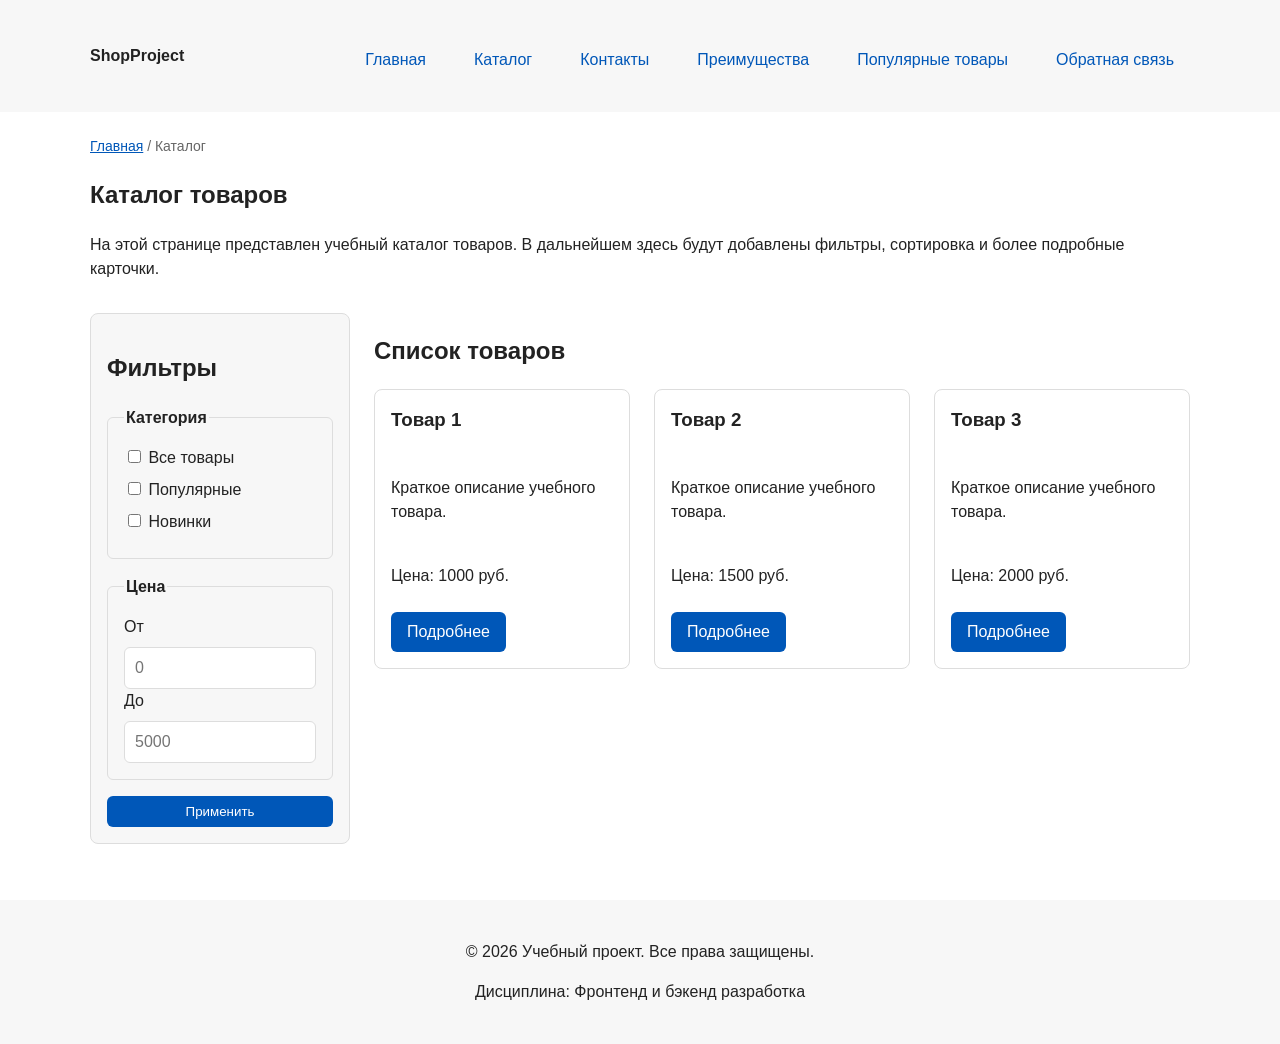
==== catalog.html @ 9aca45ea "feat: add flex navigation and grid catalog layout" ====
<!DOCTYPE html>
<html lang="ru">
<head>
    <meta charset="UTF-8">
    <meta name="viewport" content="width=device-width, initial-scale=1.0">
    <meta name="description" content="Каталог товаров учебного интернет-магазина.">
    <title>Каталог товаров – Учебный интернет-магазин</title>
    <link rel="stylesheet" href="css/style.css">
    <script src="js/main.js" defer></script>
</head>
<body>

    <header>
        <div class="site-header">
            <a class="site-logo" href="index.html">ShopProject</a>

            <nav class="site-nav" aria-label="Основная навигация">
                <ul class="site-nav__list">
                    <li><a href="index.html">Главная</a></li>
                    <li><a href="catalog.html">Каталог</a></li>
                    <li><a href="contacts.html">Контакты</a></li>
                    <li><a href="index.html#advantages">Преимущества</a></li>
                    <li><a href="index.html#popular">Популярные товары</a></li>
                    <li><a href="index.html#contacts">Обратная связь</a></li>
                </ul>
            </nav>
        </div>
    </header>

    <main>

        <nav class="breadcrumbs" aria-label="Хлебные крошки">
            <a href="index.html">Главная</a>
            <span>Каталог</span>
        </nav>

        <section class="section">
            <h1>Каталог товаров</h1>
            <p>
                На этой странице представлен учебный каталог товаров.
                В дальнейшем здесь будут добавлены фильтры, сортировка
                и более подробные карточки.
            </p>
        </section>

        <section class="catalog-layout">

            <aside class="catalog-filters">
                <h2>Фильтры</h2>

                <form class="filters-form" action="#" method="get">

                    <fieldset>
                        <legend>Категория</legend>

                        <label>
                            <input type="checkbox" name="category" value="all">
                            Все товары
                        </label>

                        <label>
                            <input type="checkbox" name="category" value="popular">
                            Популярные
                        </label>

                        <label>
                            <input type="checkbox" name="category" value="new">
                            Новинки
                        </label>
                    </fieldset>

                    <fieldset>
                        <legend>Цена</legend>

                        <label for="price-from">От</label>
                        <input id="price-from" name="price-from" type="number" min="0" placeholder="0">

                        <label for="price-to">До</label>
                        <input id="price-to" name="price-to" type="number" min="0" placeholder="5000">
                    </fieldset>

                    <button class="button" type="submit">Применить</button>

                </form>
            </aside>

            <section class="catalog-products">
                <h2>Список товаров</h2>

                <div class="products-grid">

                    <article class="product-card">
                        <h3>Товар 1</h3>
                        <p>Краткое описание учебного товара.</p>
                        <p>Цена: 1000 руб.</p>
                        <a class="button" href="index.html#popular">Подробнее</a>
                    </article>

                    <article class="product-card">
                        <h3>Товар 2</h3>
                        <p>Краткое описание учебного товара.</p>
                        <p>Цена: 1500 руб.</p>
                        <a class="button" href="index.html#popular">Подробнее</a>
                    </article>

                    <article class="product-card">
                        <h3>Товар 3</h3>
                        <p>Краткое описание учебного товара.</p>
                        <p>Цена: 2000 руб.</p>
                        <a class="button" href="index.html#popular">Подробнее</a>
                    </article>

                </div>
            </section>

        </section>

    </main>

    <footer>
        <p>&copy; 2026 Учебный проект. Все права защищены.</p>
        <p>Дисциплина: Фронтенд и бэкенд разработка</p>
    </footer>

</body>
</html>
---- css/style.css ----
/* ===================================
   1. Переменные проекта
   =================================== */

:root {
    /*Основные цвета проекта*/
    --color-bg: #ffffff;
    --color-text: #222222;
    --color-muted: #666666;
    --color-primary: #0057b8;
    --color-primary-dark: #003f86;
    --color-border: #dddddd;
    --color-surface: #f7f7f7;
    --color-surface-accent: #eef5ff;
    --color-danger: #b00020;
    --color-success: #168a2f;
    --color-success-bg: #eefaf0;
    --color-white: #ffffff;

    /*Отступы*/
    --space-xs: 4px;
    --space-sm: 8px;
    --space-md: 16px;
    --space-lg: 24px;
    --space-xl: 32px;

    /*Скругления*/
    --radius-sm: 6px;
    --radius-md: 8px;
    --radius-lg: 12px;

    /*Размеры*/
    --container-width: 1100px;
}

/* ===================================
   2. Базовые стили
   =================================== */

* {
    box-sizing: border-box;
}

body {
    margin: 0;
    font-family: Arial, sans-serif;
    line-height: 1.5;
    color: var(--color-text);
    background-color: var(--color-bg);
}

header,
main,
footer {
    padding: var(--space-lg);
}

header {
    background-color: var(--color-surface);
}

footer {
    padding: var(--space-lg);
    background-color: var(--color-surface);
    text-align: center;
}

/* ===================================
   3. Общие элементы интерфейса
   =================================== */

a {
    color: var(--color-primary);
}

a:hover {
    color: var(--color-primary-dark);
}

a:focus-visible {
    outline: 2px solid var(--color-primary);
    outline-offset: 3px;
}

.button {
    display: inline-block;
    padding: var(--space-sm) var(--space-md);
    color: var(--color-white);
    background-color: var(--color-primary);
    text-decoration: none;
    border: none;
    border-radius: var(--radius-sm);
    cursor: pointer;
}

.button:hover {
    background-color: var(--color-primary-dark);
    color: var(--color-white);
}

.button:focus-visible {
    outline: 2px solid var(--color-primary);
    outline-offset: 3px;
}

.button:disabled {
    opacity: 0.6;
    cursor: not-allowed;
}

/* ===================================
   4. Компоненты страницы
   =================================== */

/*Шапка и навигация*/
.site-header {
    max-width: var(--container-width);
    margin: 0 auto;
    display: flex;
    flex-wrap: wrap;
    align-items: center;
    justify-content: space-between;
    gap: var(--space-md);
}

.site-logo {
    font-weight: bold;
    text-decoration: none;
    color: var(--color-text);
}

.site-nav__list {
    display: flex;
    flex-wrap: wrap;
    justify-content: center;
    align-items: center;
    gap: var(--space-md);
    padding: 0;
    margin: var(--space-md) 0 0;
    list-style: none;
}

.site-nav__list li {
    margin-bottom: var(--space-sm);
}

.site-nav__list a {
    display: inline-block;
    padding: var(--space-sm) var(--space-md);
    color: var(--color-primary);
    text-decoration: none;
    border-radius: var(--radius-sm);
}

.site-nav__list a:hover {
    color: var(--color-white);
    background-color: var(--color-primary);
}

/*Hero-блок и секции*/
.hero {
    max-width: var(--container-width);
    margin: 0 auto var(--space-xl);
    padding: var(--space-xl) var(--space-lg);
    background-color: var(--color-surface-accent);
    border-radius: var(--radius-lg);
}

.section {
    max-width: var(--container-width);
    margin: 0 auto var(--space-xl);
}

.section h2 {
    margin-top: 0;
}

/*Карточки товаров*/
.product-card {
    display: flex;
    flex-direction: column;
    gap: var(--space-sm);
    padding: var(--space-md);
    border: 1px solid var(--color-border);
    border-radius: var(--radius-md);
    background-color: var(--color-bg);
}

.product-card .button {
    margin-top: auto;
    align-self: flex-start;
}

.product-card:hover {
    border-color: var(--color-primary);
}

.product-card h3 {
    margin-top: 0;
}

/*Блок aside */
.aside-info {
    max-width: var(--container-width);
    margin: 0 auto var(--space-xl);
    padding: var(--space-md);
    border-left: 4px solid var(--color-primary);
    background-color: var(--color-surface);
}

/* ===================================
   5. Форма и модальное окно
   =================================== */

.order-dialog {
    width: min(100% - 32px, 560px);
    padding: var(--space-lg);
    border: none;
    border-radius: var(--radius-lg);
}

.order-dialog::backdrop {
    background-color: rgba(0, 0, 0, 0.5);
}

.form-field {
    margin-bottom: var(--space-md);
}

.form-field label {
    display: block;
    margin-bottom: var(--space-xs);
}

.form-field input,
.form-field select,
.form-field textarea {
    width: 100%;
    padding: 10px 12px;
    border: 1px solid var(--color-border);
    border-radius: var(--radius-sm);
    font: inherit;
}

.form-field input[type="checkbox"] {
    width: auto;
}

.form-field small {
    display: block;
    margin-top: var(--space-xs);
    color: var(--color-muted);
}

/*Состояния полей формы*/
.form-field input:hover,
.form-field select:hover,
.form-field textarea:hover {
    border-color: var(--color-primary);
}

.form-field input:focus-visible,
.form-field select:focus-visible,
.form-field textarea:focus-visible,
.form-actions button:focus-visible {
    outline: 2px solid var(--color-primary);
    outline-offset: 3px;
}

[aria-invalid="true"] {
    border-color: var(--color-danger);
}

/*Кнопки формы*/
.form-actions {
    display: flex;
    gap: 12px;
    margin-top: 20px;
}

/*Сообщение об успешной отправке*/
.success-message {
    max-width: var(--container-width);
    margin: var(--space-lg) auto;
    padding: var(--space-md);
    border-left: 4px solid var(--color-success);
    background-color: var(--color-success-bg);
}
/* ===================================
   ХЛЕБНЫЕ КРОШКИ
   =================================== */

.breadcrumbs {
    max-width: var(--container-width);
    margin: 0 auto var(--space-md);
    font-size: 14px;
    color: var(--color-muted);
}

.breadcrumbs a {
    color: var(--color-primary);
}

.breadcrumbs span::before {
    content: " / ";
    color: var(--color-muted);
}

/* ===================================
   ПЛАВНАЯ ПРОКРУТКА К ЯКОРЯМ
   =================================== */

html {
    scroll-behavior: smooth;
}

/* ===================================
   ПОДСВЕТКА ЦЕЛИ ЯКОРЯ
   =================================== */

:target {
    outline: 2px dashed var(--color-primary);
    outline-offset: 4px;
}

/* ===================================
   СЕТКА ТОВАРОВ (CSS Grid)
   =================================== */

.products-grid {
    display: grid;
    grid-template-columns: repeat(3, 1fr);
    gap: var(--space-lg);
}

/* ===================================
   КАТАЛОГ: ФИЛЬТРЫ + ТОВАРЫ (CSS Grid)
   =================================== */

.catalog-layout {
    max-width: var(--container-width);
    margin: 0 auto var(--space-xl);
    display: grid;
    grid-template-columns: 260px 1fr;
    grid-template-areas: "filters products";
    gap: var(--space-lg);
}

.catalog-filters {
    grid-area: filters;
    padding: var(--space-md);
    border: 1px solid var(--color-border);
    border-radius: var(--radius-md);
    background-color: var(--color-surface);
}

.catalog-products {
    grid-area: products;
}

/* ===================================
   ФОРМА ФИЛЬТРОВ
   =================================== */

.filters-form {
    display: grid;
    gap: var(--space-md);
}

.filters-form fieldset {
    margin: 0;
    padding: var(--space-md);
    border: 1px solid var(--color-border);
    border-radius: var(--radius-sm);
}

.filters-form legend {
    font-weight: 700;
}

.filters-form label {
    display: block;
    margin-bottom: var(--space-sm);
}

.filters-form input[type="number"] {
    width: 100%;
    padding: 8px 10px;
    border: 1px solid var(--color-border);
    border-radius: var(--radius-sm);
    font: inherit;
}
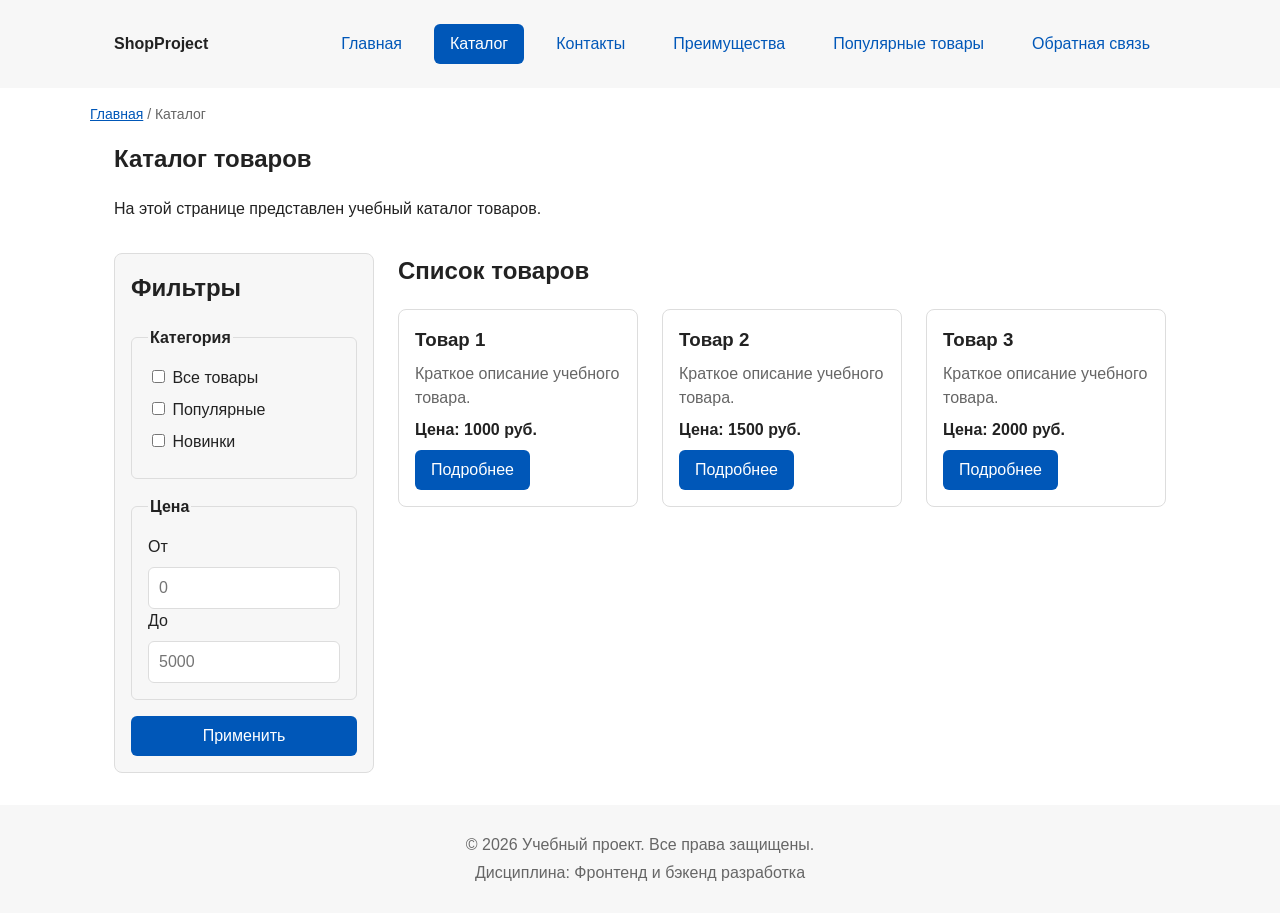
==== commit 8e67717d: "refactor: apply BEM naming to CSS classes" ====
--- a/catalog.html
+++ b/catalog.html
@@ -10,18 +10,18 @@
 </head>
 <body>
 
-    <header>
-        <div class="site-header">
-            <a class="site-logo" href="index.html">ShopProject</a>
+    <header class="site-header">
+        <div class="site-header__inner">
+            <a class="site-header__logo" href="index.html">ShopProject</a>
 
             <nav class="site-nav" aria-label="Основная навигация">
                 <ul class="site-nav__list">
-                    <li><a href="index.html">Главная</a></li>
-                    <li><a href="catalog.html">Каталог</a></li>
-                    <li><a href="contacts.html">Контакты</a></li>
-                    <li><a href="index.html#advantages">Преимущества</a></li>
-                    <li><a href="index.html#popular">Популярные товары</a></li>
-                    <li><a href="index.html#contacts">Обратная связь</a></li>
+                    <li class="site-nav__item"><a class="site-nav__link" href="index.html">Главная</a></li>
+                    <li class="site-nav__item"><a class="site-nav__link site-nav__link--active" href="catalog.html">Каталог</a></li>
+                    <li class="site-nav__item"><a class="site-nav__link" href="contacts.html">Контакты</a></li>
+                    <li class="site-nav__item"><a class="site-nav__link" href="index.html#advantages">Преимущества</a></li>
+                    <li class="site-nav__item"><a class="site-nav__link" href="index.html#popular">Популярные товары</a></li>
+                    <li class="site-nav__item"><a class="site-nav__link" href="index.html#contacts">Обратная связь</a></li>
                 </ul>
             </nav>
         </div>
@@ -30,84 +30,72 @@
     <main>
 
         <nav class="breadcrumbs" aria-label="Хлебные крошки">
-            <a href="index.html">Главная</a>
-            <span>Каталог</span>
+            <a class="breadcrumbs__link" href="index.html">Главная</a>
+            <span class="breadcrumbs__current">Каталог</span>
         </nav>
 
         <section class="section">
-            <h1>Каталог товаров</h1>
-            <p>
-                На этой странице представлен учебный каталог товаров.
-                В дальнейшем здесь будут добавлены фильтры, сортировка
-                и более подробные карточки.
-            </p>
+            <h1 class="section__title">Каталог товаров</h1>
+            <p>На этой странице представлен учебный каталог товаров.</p>
         </section>
 
         <section class="catalog-layout">
 
             <aside class="catalog-filters">
-                <h2>Фильтры</h2>
+                <h2 class="catalog-filters__title">Фильтры</h2>
 
                 <form class="filters-form" action="#" method="get">
 
-                    <fieldset>
-                        <legend>Категория</legend>
-
-                        <label>
-                            <input type="checkbox" name="category" value="all">
-                            Все товары
+                    <fieldset class="filters-form__group">
+                        <legend class="filters-form__legend">Категория</legend>
+                        <label class="filters-form__label">
+                            <input type="checkbox" name="category" value="all"> Все товары
                         </label>
-
-                        <label>
-                            <input type="checkbox" name="category" value="popular">
-                            Популярные
+                        <label class="filters-form__label">
+                            <input type="checkbox" name="category" value="popular"> Популярные
                         </label>
-
-                        <label>
-                            <input type="checkbox" name="category" value="new">
-                            Новинки
+                        <label class="filters-form__label">
+                            <input type="checkbox" name="category" value="new"> Новинки
                         </label>
                     </fieldset>
 
-                    <fieldset>
-                        <legend>Цена</legend>
-
-                        <label for="price-from">От</label>
-                        <input id="price-from" name="price-from" type="number" min="0" placeholder="0">
-
-                        <label for="price-to">До</label>
-                        <input id="price-to" name="price-to" type="number" min="0" placeholder="5000">
+                    <fieldset class="filters-form__group">
+                        <legend class="filters-form__legend">Цена</legend>
+                        <label class="filters-form__label" for="price-from">От</label>
+                        <input class="filters-form__input" id="price-from" name="price-from" type="number" min="0" placeholder="0">
+                        <label class="filters-form__label" for="price-to">До</label>
+                        <input class="filters-form__input" id="price-to" name="price-to" type="number" min="0" placeholder="5000">
                     </fieldset>
 
-                    <button class="button" type="submit">Применить</button>
+                    <button class="button button--primary" type="submit">Применить</button>
 
                 </form>
             </aside>
 
             <section class="catalog-products">
-                <h2>Список товаров</h2>
+                <h2 class="section__title">Список товаров</h2>
 
                 <div class="products-grid">
 
                     <article class="product-card">
-                        <h3>Товар 1</h3>
-                        <p>Краткое описание учебного товара.</p>
-                        <p>Цена: 1000 руб.</p>
-                        <a class="button" href="index.html#popular">Подробнее</a>
+                        <h3 class="product-card__title">Товар 1</h3>
+                        <p class="product-card__description">Краткое описание учебного товара.</p>
+                        <p class="product-card__price">Цена: 1000 руб.</p>
+                        <a class="button button--primary product-card__button" href="index.html#popular">Подробнее</a>
                     </article>
 
                     <article class="product-card">
-                        <h3>Товар 2</h3>
-                        <p>Краткое описание учебного товара.</p>
-                        <p>Цена: 1500 руб.</p>
-                        <a class="button" href="index.html#popular">Подробнее</a>
+                        <h3 class="product-card__title">Товар 2</h3>
+                        <p class="product-card__description">Краткое описание учебного товара.</p>
+                        <p class="product-card__price">Цена: 1500 руб.</p>
+                        <a class="button button--primary product-card__button" href="index.html#popular">Подробнее</a>
                     </article>
 
                     <article class="product-card">
-                        <h3>Товар 3</h3>
-                        <p>Краткое описание учебного товара.</p>
-                        <p>Цена: 2000 руб.</p>
-                        <a class="button" href="index.html#popular">Подробнее</a>
+                        <h3 class="product-card__title">Товар 3</h3>
+                        <p class="product-card__description">Краткое описание учебного товара.</p>
+                        <p class="product-card__price">Цена: 2000 руб.</p>
+                        <a class="button button--primary product-card__button" href="index.html#popular">Подробнее</a>
                     </article>
 
                 </div>
@@ -117,9 +105,9 @@
 
     </main>
 
-    <footer>
-        <p>&copy; 2026 Учебный проект. Все права защищены.</p>
-        <p>Дисциплина: Фронтенд и бэкенд разработка</p>
+    <footer class="site-footer">
+        <p class="site-footer__text">&copy; 2026 Учебный проект. Все права защищены.</p>
+        <p class="site-footer__text">Дисциплина: Фронтенд и бэкенд разработка</p>
     </footer>
 
 </body>
--- a/css/style.css
+++ b/css/style.css
@@ -1,9 +1,8 @@
 /* ===================================
-   1. Переменные проекта
+   1. ПЕРЕМЕННЫЕ ПРОЕКТА
    =================================== */
 
 :root {
-    /*Основные цвета проекта*/
     --color-bg: #ffffff;
     --color-text: #222222;
     --color-muted: #666666;
@@ -17,28 +16,29 @@
     --color-success-bg: #eefaf0;
     --color-white: #ffffff;
 
-    /*Отступы*/
     --space-xs: 4px;
     --space-sm: 8px;
     --space-md: 16px;
     --space-lg: 24px;
     --space-xl: 32px;
 
-    /*Скругления*/
     --radius-sm: 6px;
     --radius-md: 8px;
     --radius-lg: 12px;
 
-    /*Размеры*/
     --container-width: 1100px;
 }
 
 /* ===================================
-   2. Базовые стили
+   2. БАЗОВЫЕ СТИЛИ
    =================================== */
 
 * {
     box-sizing: border-box;
+}
+
+html {
+    scroll-behavior: smooth;
 }
 
 body {
@@ -49,32 +49,8 @@
     background-color: var(--color-bg);
 }
 
-header,
-main,
-footer {
-    padding: var(--space-lg);
-}
-
-header {
-    background-color: var(--color-surface);
-}
-
-footer {
-    padding: var(--space-lg);
-    background-color: var(--color-surface);
-    text-align: center;
-}
-
-/* ===================================
-   3. Общие элементы интерфейса
-   =================================== */
-
 a {
     color: var(--color-primary);
-}
-
-a:hover {
-    color: var(--color-primary-dark);
 }
 
 a:focus-visible {
@@ -82,20 +58,43 @@
     outline-offset: 3px;
 }
 
+:target {
+    outline: 2px dashed var(--color-primary);
+    outline-offset: 4px;
+}
+
+/* ===================================
+   3. БЛОК BUTTON
+   =================================== */
+
 .button {
     display: inline-block;
     padding: var(--space-sm) var(--space-md);
+    border: none;
+    border-radius: var(--radius-sm);
+    font: inherit;
+    text-decoration: none;
+    cursor: pointer;
+}
+
+.button--primary {
     color: var(--color-white);
     background-color: var(--color-primary);
-    text-decoration: none;
-    border: none;
-    border-radius: var(--radius-sm);
-    cursor: pointer;
-}
-
-.button:hover {
+}
+
+.button--primary:hover {
     background-color: var(--color-primary-dark);
+}
+
+.button--secondary {
+    color: var(--color-primary);
+    background-color: transparent;
+    border: 1px solid var(--color-primary);
+}
+
+.button--secondary:hover {
     color: var(--color-white);
+    background-color: var(--color-primary);
 }
 
 .button:focus-visible {
@@ -109,13 +108,17 @@
 }
 
 /* ===================================
-   4. Компоненты страницы
-   =================================== */
-
-/*Шапка и навигация*/
+   4. БЛОК SITE-HEADER
+   =================================== */
+
 .site-header {
+    background-color: var(--color-surface);
+}
+
+.site-header__inner {
     max-width: var(--container-width);
     margin: 0 auto;
+    padding: var(--space-lg);
     display: flex;
     flex-wrap: wrap;
     align-items: center;
@@ -123,11 +126,15 @@
     gap: var(--space-md);
 }
 
-.site-logo {
-    font-weight: bold;
+.site-header__logo {
+    font-weight: 700;
+    color: var(--color-text);
     text-decoration: none;
-    color: var(--color-text);
-}
+}
+
+/* ===================================
+   5. БЛОК SITE-NAV
+   =================================== */
 
 .site-nav__list {
     display: flex;
@@ -136,15 +143,15 @@
     align-items: center;
     gap: var(--space-md);
     padding: 0;
-    margin: var(--space-md) 0 0;
+    margin: 0;
     list-style: none;
 }
 
-.site-nav__list li {
-    margin-bottom: var(--space-sm);
-}
-
-.site-nav__list a {
+.site-nav__item {
+    /* зарезервировано */
+}
+
+.site-nav__link {
     display: inline-block;
     padding: var(--space-sm) var(--space-md);
     color: var(--color-primary);
@@ -152,12 +159,45 @@
     border-radius: var(--radius-sm);
 }
 
-.site-nav__list a:hover {
+.site-nav__link:hover {
     color: var(--color-white);
     background-color: var(--color-primary);
 }
 
-/*Hero-блок и секции*/
+.site-nav__link:focus-visible {
+    outline: 2px solid var(--color-primary);
+    outline-offset: 3px;
+}
+
+.site-nav__link--active {
+    color: var(--color-white);
+    background-color: var(--color-primary);
+}
+
+/* ===================================
+   6. БЛОК BREADCRUMBS
+   =================================== */
+
+.breadcrumbs {
+    max-width: var(--container-width);
+    margin: var(--space-md) auto;
+    font-size: 14px;
+    color: var(--color-muted);
+}
+
+.breadcrumbs__link {
+    color: var(--color-primary);
+}
+
+.breadcrumbs__current::before {
+    content: " / ";
+    color: var(--color-muted);
+}
+
+/* ===================================
+   7. БЛОК HERO
+   =================================== */
+
 .hero {
     max-width: var(--container-width);
     margin: 0 auto var(--space-xl);
@@ -166,16 +206,54 @@
     border-radius: var(--radius-lg);
 }
 
+.hero__title {
+    margin-top: 0;
+}
+
+.hero__text {
+    margin-bottom: var(--space-lg);
+}
+
+/* ===================================
+   8. БЛОК SECTION
+   =================================== */
+
 .section {
     max-width: var(--container-width);
     margin: 0 auto var(--space-xl);
-}
-
-.section h2 {
+    padding: 0 var(--space-lg);
+}
+
+.section__title {
     margin-top: 0;
 }
 
-/*Карточки товаров*/
+/* ===================================
+   9. БЛОК ADVANTAGES-LIST
+   =================================== */
+
+.advantages-list {
+    padding-left: var(--space-lg);
+}
+
+.advantages-list__item {
+    margin-bottom: var(--space-sm);
+}
+
+/* ===================================
+   10. БЛОК PRODUCTS-GRID
+   =================================== */
+
+.products-grid {
+    display: grid;
+    grid-template-columns: repeat(3, 1fr);
+    gap: var(--space-lg);
+}
+
+/* ===================================
+   11. БЛОК PRODUCT-CARD
+   =================================== */
+
 .product-card {
     display: flex;
     flex-direction: column;
@@ -186,20 +264,42 @@
     background-color: var(--color-bg);
 }
 
-.product-card .button {
+.product-card:hover {
+    border-color: var(--color-primary);
+}
+
+.product-card--discount {
+    border-color: var(--color-danger);
+}
+
+.product-card__title {
+    margin: 0;
+    color: var(--color-text);
+}
+
+.product-card__description {
+    margin: 0;
+    color: var(--color-muted);
+}
+
+.product-card__price {
+    margin: 0;
+    font-weight: 700;
+}
+
+.product-card--discount .product-card__price {
+    color: var(--color-danger);
+}
+
+.product-card__button {
     margin-top: auto;
     align-self: flex-start;
 }
 
-.product-card:hover {
-    border-color: var(--color-primary);
-}
-
-.product-card h3 {
-    margin-top: 0;
-}
-
-/*Блок aside */
+/* ===================================
+   12. БЛОК ASIDE-INFO
+   =================================== */
+
 .aside-info {
     max-width: var(--container-width);
     margin: 0 auto var(--space-xl);
@@ -208,8 +308,27 @@
     background-color: var(--color-surface);
 }
 
-/* ===================================
-   5. Форма и модальное окно
+.aside-info__title {
+    margin-top: 0;
+}
+
+/* ===================================
+   13. БЛОК SITE-FOOTER
+   =================================== */
+
+.site-footer {
+    padding: var(--space-lg);
+    background-color: var(--color-surface);
+    text-align: center;
+}
+
+.site-footer__text {
+    margin: var(--space-xs) 0;
+    color: var(--color-muted);
+}
+
+/* ===================================
+   14. БЛОК ORDER-DIALOG
    =================================== */
 
 .order-dialog {
@@ -223,18 +342,38 @@
     background-color: rgba(0, 0, 0, 0.5);
 }
 
-.form-field {
+.order-dialog__title {
+    margin-top: 0;
+}
+
+/* ===================================
+   15. БЛОК ORDER-FORM
+   =================================== */
+
+.order-form__field {
     margin-bottom: var(--space-md);
 }
 
-.form-field label {
+.order-form__field--checkbox {
+    display: flex;
+    align-items: center;
+    gap: var(--space-sm);
+}
+
+.order-form__label {
     display: block;
     margin-bottom: var(--space-xs);
-}
-
-.form-field input,
-.form-field select,
-.form-field textarea {
+    font-weight: 600;
+}
+
+.order-form__field--checkbox .order-form__label {
+    margin-bottom: 0;
+    font-weight: 400;
+}
+
+.order-form__input,
+.order-form__select,
+.order-form__textarea {
     width: 100%;
     padding: 10px 12px;
     border: 1px solid var(--color-border);
@@ -242,43 +381,40 @@
     font: inherit;
 }
 
-.form-field input[type="checkbox"] {
-    width: auto;
-}
-
-.form-field small {
+.order-form__input:hover,
+.order-form__select:hover,
+.order-form__textarea:hover {
+    border-color: var(--color-primary);
+}
+
+.order-form__input:focus-visible,
+.order-form__select:focus-visible,
+.order-form__textarea:focus-visible {
+    outline: 2px solid var(--color-primary);
+    outline-offset: 3px;
+}
+
+.order-form__hint {
     display: block;
     margin-top: var(--space-xs);
     color: var(--color-muted);
-}
-
-/*Состояния полей формы*/
-.form-field input:hover,
-.form-field select:hover,
-.form-field textarea:hover {
-    border-color: var(--color-primary);
-}
-
-.form-field input:focus-visible,
-.form-field select:focus-visible,
-.form-field textarea:focus-visible,
-.form-actions button:focus-visible {
-    outline: 2px solid var(--color-primary);
-    outline-offset: 3px;
+    font-size: 13px;
 }
 
 [aria-invalid="true"] {
     border-color: var(--color-danger);
 }
 
-/*Кнопки формы*/
-.form-actions {
+.order-form__actions {
     display: flex;
-    gap: 12px;
-    margin-top: 20px;
-}
-
-/*Сообщение об успешной отправке*/
+    gap: var(--space-md);
+    margin-top: var(--space-lg);
+}
+
+/* ===================================
+   16. БЛОК SUCCESS-MESSAGE
+   =================================== */
+
 .success-message {
     max-width: var(--container-width);
     margin: var(--space-lg) auto;
@@ -286,60 +422,15 @@
     border-left: 4px solid var(--color-success);
     background-color: var(--color-success-bg);
 }
-/* ===================================
-   ХЛЕБНЫЕ КРОШКИ
-   =================================== */
-
-.breadcrumbs {
-    max-width: var(--container-width);
-    margin: 0 auto var(--space-md);
-    font-size: 14px;
-    color: var(--color-muted);
-}
-
-.breadcrumbs a {
-    color: var(--color-primary);
-}
-
-.breadcrumbs span::before {
-    content: " / ";
-    color: var(--color-muted);
-}
-
-/* ===================================
-   ПЛАВНАЯ ПРОКРУТКА К ЯКОРЯМ
-   =================================== */
-
-html {
-    scroll-behavior: smooth;
-}
-
-/* ===================================
-   ПОДСВЕТКА ЦЕЛИ ЯКОРЯ
-   =================================== */
-
-:target {
-    outline: 2px dashed var(--color-primary);
-    outline-offset: 4px;
-}
-
-/* ===================================
-   СЕТКА ТОВАРОВ (CSS Grid)
-   =================================== */
-
-.products-grid {
-    display: grid;
-    grid-template-columns: repeat(3, 1fr);
-    gap: var(--space-lg);
-}
-
-/* ===================================
-   КАТАЛОГ: ФИЛЬТРЫ + ТОВАРЫ (CSS Grid)
+
+/* ===================================
+   17. СТРАНИЦА КАТАЛОГА (CSS Grid)
    =================================== */
 
 .catalog-layout {
     max-width: var(--container-width);
     margin: 0 auto var(--space-xl);
+    padding: 0 var(--space-lg);
     display: grid;
     grid-template-columns: 260px 1fr;
     grid-template-areas: "filters products";
@@ -354,12 +445,16 @@
     background-color: var(--color-surface);
 }
 
+.catalog-filters__title {
+    margin-top: 0;
+}
+
 .catalog-products {
     grid-area: products;
 }
 
 /* ===================================
-   ФОРМА ФИЛЬТРОВ
+   18. БЛОК FILTERS-FORM
    =================================== */
 
 .filters-form {
@@ -367,23 +462,23 @@
     gap: var(--space-md);
 }
 
-.filters-form fieldset {
+.filters-form__group {
     margin: 0;
     padding: var(--space-md);
     border: 1px solid var(--color-border);
     border-radius: var(--radius-sm);
 }
 
-.filters-form legend {
+.filters-form__legend {
     font-weight: 700;
 }
 
-.filters-form label {
+.filters-form__label {
     display: block;
     margin-bottom: var(--space-sm);
 }
 
-.filters-form input[type="number"] {
+.filters-form__input {
     width: 100%;
     padding: 8px 10px;
     border: 1px solid var(--color-border);
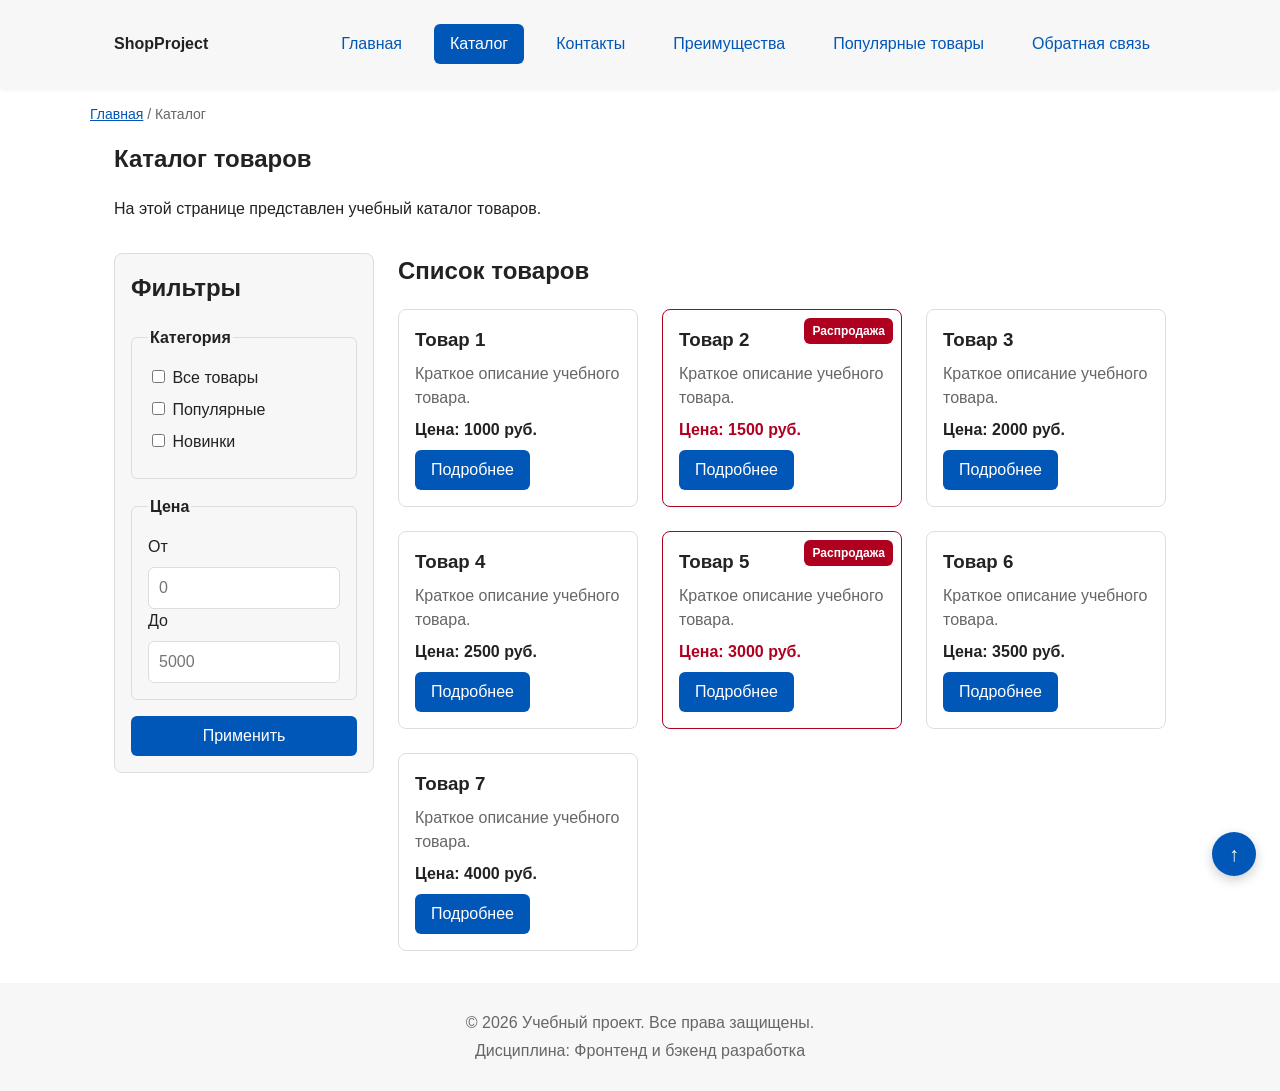
==== commit 952f11d6: "feat: add sticky header, sticky filters, fixed up button, BEM modifiers and UI states" ====
--- a/catalog.html
+++ b/catalog.html
@@ -84,7 +84,8 @@
                         <a class="button button--primary product-card__button" href="index.html#popular">Подробнее</a>
                     </article>
 
-                    <article class="product-card">
+                    <article class="product-card product-card--discount">
+                        <span class="product-card__badge">Распродажа</span>
                         <h3 class="product-card__title">Товар 2</h3>
                         <p class="product-card__description">Краткое описание учебного товара.</p>
                         <p class="product-card__price">Цена: 1500 руб.</p>
@@ -95,6 +96,35 @@
                         <h3 class="product-card__title">Товар 3</h3>
                         <p class="product-card__description">Краткое описание учебного товара.</p>
                         <p class="product-card__price">Цена: 2000 руб.</p>
+                        <a class="button button--primary product-card__button" href="index.html#popular">Подробнее</a>
+                    </article>
+
+                    <article class="product-card">
+                        <h3 class="product-card__title">Товар 4</h3>
+                        <p class="product-card__description">Краткое описание учебного товара.</p>
+                        <p class="product-card__price">Цена: 2500 руб.</p>
+                        <a class="button button--primary product-card__button" href="index.html#popular">Подробнее</a>
+                    </article>
+
+                    <article class="product-card product-card--discount">
+                        <span class="product-card__badge">Распродажа</span>
+                        <h3 class="product-card__title">Товар 5</h3>
+                        <p class="product-card__description">Краткое описание учебного товара.</p>
+                        <p class="product-card__price">Цена: 3000 руб.</p>
+                        <a class="button button--primary product-card__button" href="index.html#popular">Подробнее</a>
+                    </article>
+
+                    <article class="product-card">
+                        <h3 class="product-card__title">Товар 6</h3>
+                        <p class="product-card__description">Краткое описание учебного товара.</p>
+                        <p class="product-card__price">Цена: 3500 руб.</p>
+                        <a class="button button--primary product-card__button" href="index.html#popular">Подробнее</a>
+                    </article>
+
+                    <article class="product-card">
+                        <h3 class="product-card__title">Товар 7</h3>
+                        <p class="product-card__description">Краткое описание учебного товара.</p>
+                        <p class="product-card__price">Цена: 4000 руб.</p>
                         <a class="button button--primary product-card__button" href="index.html#popular">Подробнее</a>
                     </article>
 
@@ -110,5 +140,7 @@
         <p class="site-footer__text">Дисциплина: Фронтенд и бэкенд разработка</p>
     </footer>
 
+    <a href="#" class="up-button" aria-label="Наверх">↑</a>
+
 </body>
 </html>
--- a/css/style.css
+++ b/css/style.css
@@ -75,6 +75,7 @@
     font: inherit;
     text-decoration: none;
     cursor: pointer;
+    transition: background-color 0.2s ease, transform 0.1s ease;
 }
 
 .button--primary {
@@ -107,12 +108,21 @@
     cursor: not-allowed;
 }
 
+.button:active {
+    transform: translateY(2px);
+    box-shadow: inset 0 2px 4px rgba(0, 0, 0, 0.2);
+}
+
 /* ===================================
    4. БЛОК SITE-HEADER
    =================================== */
 
 .site-header {
     background-color: var(--color-surface);
+    position: sticky;
+    top: 0;
+    z-index: 100;
+    box-shadow: 0 2px 4px rgba(0, 0, 0, 0.05);
 }
 
 .site-header__inner {
@@ -262,14 +272,37 @@
     border: 1px solid var(--color-border);
     border-radius: var(--radius-md);
     background-color: var(--color-bg);
+    position: relative; 
+    transition: transform 0.2s ease, box-shadow 0.2s ease, border-color 0.2s ease;
+
 }
 
 .product-card:hover {
     border-color: var(--color-primary);
+    border-color: var(--color-primary);
+    transform: translateY(-4px);
+    box-shadow: 0 8px 16px rgba(0, 0, 0, 0.1);
+}
+
+.product-card:focus-within {
+    border-color: var(--color-primary);
+    box-shadow: 0 0 0 3px rgba(0, 87, 184, 0.15);
 }
 
 .product-card--discount {
     border-color: var(--color-danger);
+}
+
+.product-card__badge {
+    position: absolute;
+    top: var(--space-sm);
+    right: var(--space-sm);
+    padding: 4px 8px;
+    color: var(--color-white);
+    background-color: var(--color-danger);
+    border-radius: var(--radius-sm);
+    font-size: 12px;
+    font-weight: 700;
 }
 
 .product-card__title {
@@ -443,6 +476,9 @@
     border: 1px solid var(--color-border);
     border-radius: var(--radius-md);
     background-color: var(--color-surface);
+    align-self: start; 
+    position: sticky;
+    top: 100px;
 }
 
 .catalog-filters__title {
@@ -484,4 +520,34 @@
     border: 1px solid var(--color-border);
     border-radius: var(--radius-sm);
     font: inherit;
+}
+
+/* ===================================
+   КНОПКА «НАВЕРХ»
+   =================================== */
+.up-button {
+    position: fixed;
+    bottom: var(--space-lg);
+    right: var(--space-lg);
+    z-index: 100; /* выше контента, но ниже модалки */
+    
+    display: flex;
+    align-items: center;
+    justify-content: center;
+    width: 44px;
+    height: 44px;
+    
+    color: var(--color-white);
+    background-color: var(--color-primary);
+    border-radius: 50%;
+    text-decoration: none;
+    font-size: 20px;
+    font-weight: bold;
+    box-shadow: 0 4px 12px rgba(0, 0, 0, 0.2);
+    transition: background-color 0.2s ease, transform 0.2s ease;
+}
+
+.up-button:hover {
+    background-color: var(--color-primary-dark);
+    transform: translateY(-3px); /* слегка подпрыгивает при наведении */
 }
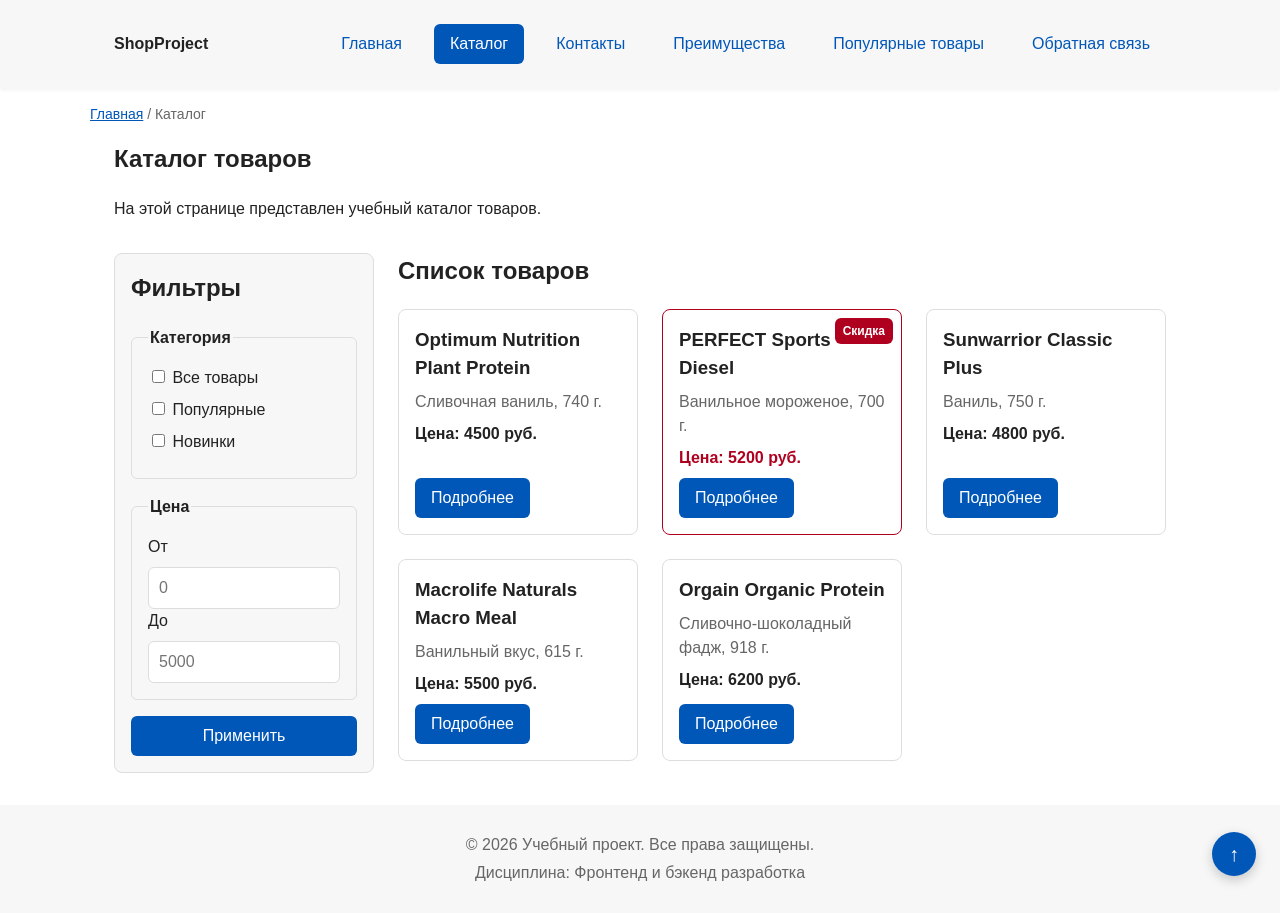
==== commit 75486b9d: "feat: add product page, 5 real products, images, fix breadcrumbs and sticky offset" ====
--- a/catalog.html
+++ b/catalog.html
@@ -78,54 +78,39 @@
                 <div class="products-grid">
 
                     <article class="product-card">
-                        <h3 class="product-card__title">Товар 1</h3>
-                        <p class="product-card__description">Краткое описание учебного товара.</p>
-                        <p class="product-card__price">Цена: 1000 руб.</p>
-                        <a class="button button--primary product-card__button" href="index.html#popular">Подробнее</a>
+                        <h3 class="product-card__title">Optimum Nutrition Plant Protein</h3>
+                        <p class="product-card__description">Сливочная ваниль, 740 г.</p>
+                        <p class="product-card__price">Цена: 4500 руб.</p>
+                        <a class="button button--primary product-card__button" href="product.html#product-1">Подробнее</a>
                     </article>
 
                     <article class="product-card product-card--discount">
-                        <span class="product-card__badge">Распродажа</span>
-                        <h3 class="product-card__title">Товар 2</h3>
-                        <p class="product-card__description">Краткое описание учебного товара.</p>
-                        <p class="product-card__price">Цена: 1500 руб.</p>
-                        <a class="button button--primary product-card__button" href="index.html#popular">Подробнее</a>
+                        <span class="product-card__badge">Скидка</span>
+                        <h3 class="product-card__title">PERFECT Sports Diesel</h3>
+                        <p class="product-card__description">Ванильное мороженое, 700 г.</p>
+                        <p class="product-card__price">Цена: 5200 руб.</p>
+                        <a class="button button--primary product-card__button" href="product.html#product-2">Подробнее</a>
                     </article>
 
                     <article class="product-card">
-                        <h3 class="product-card__title">Товар 3</h3>
-                        <p class="product-card__description">Краткое описание учебного товара.</p>
-                        <p class="product-card__price">Цена: 2000 руб.</p>
-                        <a class="button button--primary product-card__button" href="index.html#popular">Подробнее</a>
+                        <h3 class="product-card__title">Sunwarrior Classic Plus</h3>
+                        <p class="product-card__description">Ваниль, 750 г.</p>
+                        <p class="product-card__price">Цена: 4800 руб.</p>
+                        <a class="button button--primary product-card__button" href="product.html#product-3">Подробнее</a>
                     </article>
 
                     <article class="product-card">
-                        <h3 class="product-card__title">Товар 4</h3>
-                        <p class="product-card__description">Краткое описание учебного товара.</p>
-                        <p class="product-card__price">Цена: 2500 руб.</p>
-                        <a class="button button--primary product-card__button" href="index.html#popular">Подробнее</a>
-                    </article>
-
-                    <article class="product-card product-card--discount">
-                        <span class="product-card__badge">Распродажа</span>
-                        <h3 class="product-card__title">Товар 5</h3>
-                        <p class="product-card__description">Краткое описание учебного товара.</p>
-                        <p class="product-card__price">Цена: 3000 руб.</p>
-                        <a class="button button--primary product-card__button" href="index.html#popular">Подробнее</a>
+                        <h3 class="product-card__title">Macrolife Naturals Macro Meal</h3>
+                        <p class="product-card__description">Ванильный вкус, 615 г.</p>
+                        <p class="product-card__price">Цена: 5500 руб.</p>
+                        <a class="button button--primary product-card__button" href="product.html#product-4">Подробнее</a>
                     </article>
 
                     <article class="product-card">
-                        <h3 class="product-card__title">Товар 6</h3>
-                        <p class="product-card__description">Краткое описание учебного товара.</p>
-                        <p class="product-card__price">Цена: 3500 руб.</p>
-                        <a class="button button--primary product-card__button" href="index.html#popular">Подробнее</a>
-                    </article>
-
-                    <article class="product-card">
-                        <h3 class="product-card__title">Товар 7</h3>
-                        <p class="product-card__description">Краткое описание учебного товара.</p>
-                        <p class="product-card__price">Цена: 4000 руб.</p>
-                        <a class="button button--primary product-card__button" href="index.html#popular">Подробнее</a>
+                        <h3 class="product-card__title">Orgain Organic Protein</h3>
+                        <p class="product-card__description">Сливочно-шоколадный фадж, 918 г.</p>
+                        <p class="product-card__price">Цена: 6200 руб.</p>
+                        <a class="button button--primary product-card__button" href="product.html#product-5">Подробнее</a>
                     </article>
 
                 </div>
--- a/css/style.css
+++ b/css/style.css
@@ -199,7 +199,7 @@
     color: var(--color-primary);
 }
 
-.breadcrumbs__current::before {
+.breadcrumbs > *:not(:first-child)::before {
     content: " / ";
     color: var(--color-muted);
 }
@@ -232,6 +232,7 @@
     max-width: var(--container-width);
     margin: 0 auto var(--space-xl);
     padding: 0 var(--space-lg);
+    scroll-margin-top: 100px;
 }
 
 .section__title {
@@ -353,6 +354,7 @@
     padding: var(--space-lg);
     background-color: var(--color-surface);
     text-align: center;
+    scroll-margin-top: 100px;
 }
 
 .site-footer__text {
@@ -550,4 +552,107 @@
 .up-button:hover {
     background-color: var(--color-primary-dark);
     transform: translateY(-3px); /* слегка подпрыгивает при наведении */
+}
+
+/* ===================================
+   СТРАНИЦА ТОВАРА (product.html)
+   =================================== */
+
+.product-page__layout {
+    display: grid;
+    grid-template-columns: 1fr 1fr;
+    gap: var(--space-xl);
+    margin-bottom: var(--space-xl);
+}
+
+.product-page__image-placeholder {
+    background-color: var(--color-surface);
+    border: 1px solid var(--color-border);
+    border-radius: var(--radius-lg);
+    height: 300px;
+    display: flex;
+    align-items: center;
+    justify-content: center;
+    color: var(--color-muted);
+    font-weight: bold;
+}
+
+.product-page__price {
+    font-size: 24px;
+    font-weight: 700;
+    color: var(--color-primary);
+    margin-top: 0;
+}
+
+.product-page__desc {
+    margin-bottom: var(--space-lg);
+    line-height: 1.6;
+}
+
+/* Стили для таблицы характеристик */
+.product-table {
+    width: 100%;
+    border-collapse: collapse;
+    margin-top: var(--space-md);
+    background-color: var(--color-bg);
+}
+
+.product-table th,
+.product-table td {
+    padding: var(--space-sm) var(--space-md);
+    border: 1px solid var(--color-border);
+    text-align: left;
+}
+
+.product-table th {
+    background-color: var(--color-surface);
+    font-weight: 700;
+}
+
+.product-table tr:hover td {
+    background-color: var(--color-surface-accent);
+}
+
+/* ===================================
+   СТРАНИЦА ТОВАРА (исправления)
+   =================================== */
+
+.product-page {
+    /* Отступ сверху, чтобы прилипающая шапка не перекрывала заголовок при переходе по якорю */
+    scroll-margin-top: 100px; 
+    padding-top: var(--space-md);
+    border-bottom: 1px solid var(--color-border);
+    padding-bottom: var(--space-xl);
+}
+
+.product-page:last-child {
+    border-bottom: none;
+}
+
+/* Оформление страницы товара со скидкой */
+.product-page--discount .section__title {
+    color: var(--color-danger);
+}
+
+/* Стили для изображений на странице товара */
+.product-page__img {
+    width: 100%;
+    height: auto;
+    max-height: 400px;
+    object-fit: contain; /* Картинка не искажается, а вписывается в блок */
+    border-radius: var(--radius-lg);
+    background-color: #ffffff; /* Белый фон, если картинка с прозрачностью */
+    padding: var(--space-md);
+}
+
+.product-page--discount .product-page__price {
+    color: var(--color-danger);
+}
+
+.product-page--discount .button {
+    background-color: var(--color-danger);
+}
+
+.product-page--discount .button:hover {
+    background-color: #8a0019;
 }
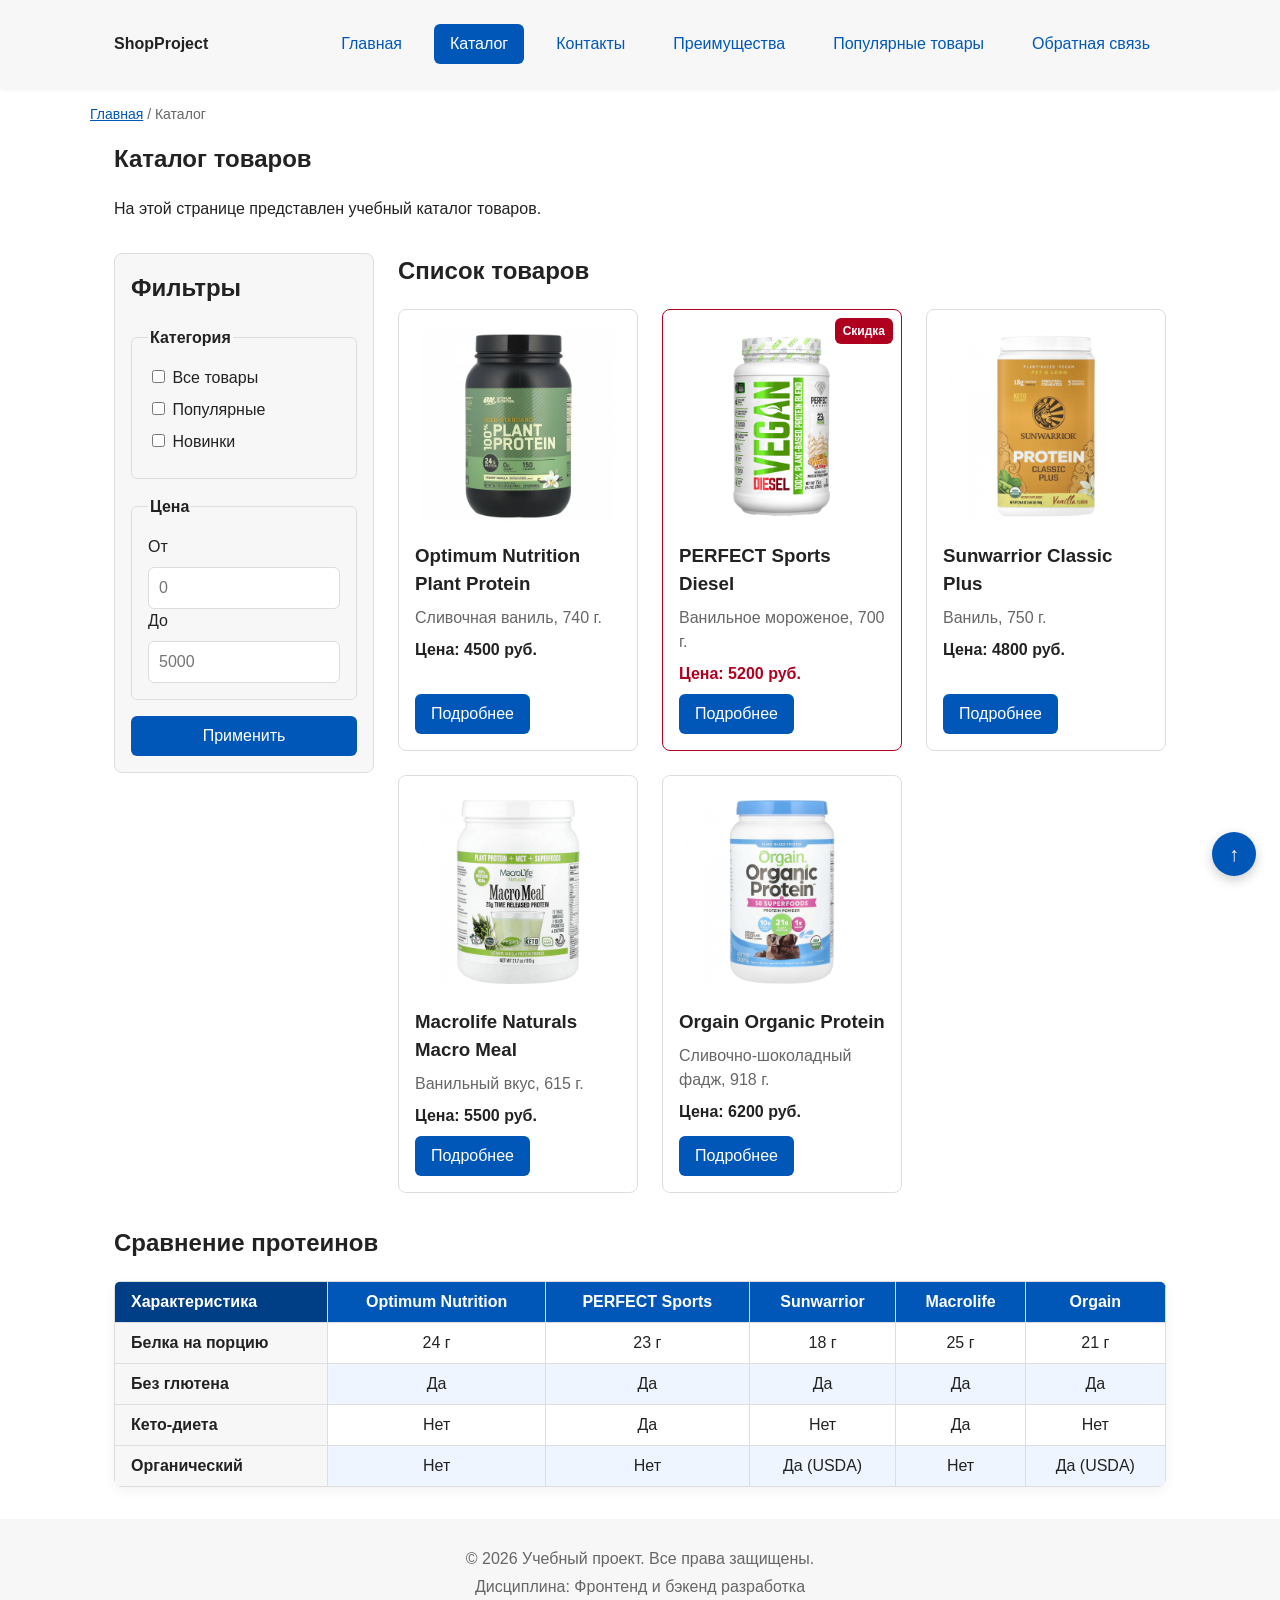
==== commit f1512c50: "feat: add product details page, images, reviews, FAQ, comparison table and fix modal window" ====
--- a/catalog.html
+++ b/catalog.html
@@ -78,6 +78,7 @@
                 <div class="products-grid">
 
                     <article class="product-card">
+                        <img src="images/protein1.jpg" alt="Optimum Nutrition Plant Protein" class="product-card__img">
                         <h3 class="product-card__title">Optimum Nutrition Plant Protein</h3>
                         <p class="product-card__description">Сливочная ваниль, 740 г.</p>
                         <p class="product-card__price">Цена: 4500 руб.</p>
@@ -86,6 +87,7 @@
 
                     <article class="product-card product-card--discount">
                         <span class="product-card__badge">Скидка</span>
+                        <img src="images/protein2.jpg" alt="PERFECT Sports Diesel" class="product-card__img">
                         <h3 class="product-card__title">PERFECT Sports Diesel</h3>
                         <p class="product-card__description">Ванильное мороженое, 700 г.</p>
                         <p class="product-card__price">Цена: 5200 руб.</p>
@@ -93,6 +95,7 @@
                     </article>
 
                     <article class="product-card">
+                        <img src="images/protein3.jpg" alt="Sunwarrior Classic Plus" class="product-card__img">
                         <h3 class="product-card__title">Sunwarrior Classic Plus</h3>
                         <p class="product-card__description">Ваниль, 750 г.</p>
                         <p class="product-card__price">Цена: 4800 руб.</p>
@@ -100,6 +103,7 @@
                     </article>
 
                     <article class="product-card">
+                        <img src="images/protein4.jpg" alt="Macrolife Naturals Macro Meal" class="product-card__img">
                         <h3 class="product-card__title">Macrolife Naturals Macro Meal</h3>
                         <p class="product-card__description">Ванильный вкус, 615 г.</p>
                         <p class="product-card__price">Цена: 5500 руб.</p>
@@ -107,6 +111,7 @@
                     </article>
 
                     <article class="product-card">
+                        <img src="images/protein5.jpg" alt="Orgain Organic Protein" class="product-card__img">
                         <h3 class="product-card__title">Orgain Organic Protein</h3>
                         <p class="product-card__description">Сливочно-шоколадный фадж, 918 г.</p>
                         <p class="product-card__price">Цена: 6200 руб.</p>
@@ -117,7 +122,58 @@
             </section>
 
         </section>
-
+        <!-- СРАВНИТЕЛЬНАЯ ТАБЛИЦА -->
+        <section class="section" id="comparison">
+            <h2 class="section__title">Сравнение протеинов</h2>
+            <div class="table-responsive">
+                <table class="comparison-table">
+                    <thead>
+                        <tr>
+                            <th>Характеристика</th>
+                            <th>Optimum Nutrition</th>
+                            <th>PERFECT Sports</th>
+                            <th>Sunwarrior</th>
+                            <th>Macrolife</th>
+                            <th>Orgain</th>
+                        </tr>
+                    </thead>
+                    <tbody>
+                        <tr>
+                            <td>Белка на порцию</td>
+                            <td>24 г</td>
+                            <td>23 г</td>
+                            <td>18 г</td>
+                            <td>25 г</td>
+                            <td>21 г</td>
+                        </tr>
+                        <tr>
+                            <td>Без глютена</td>
+                            <td>Да</td>
+                            <td>Да</td>
+                            <td>Да</td>
+                            <td>Да</td>
+                            <td>Да</td>
+                        </tr>
+                        <tr>
+                            <td>Кето-диета</td>
+                            <td>Нет</td>
+                            <td>Да</td>
+                            <td>Нет</td>
+                            <td>Да</td>
+                            <td>Нет</td>
+                        </tr>
+                        <tr>
+                            <td>Органический</td>
+                            <td>Нет</td>
+                            <td>Нет</td>
+                            <td>Да (USDA)</td>
+                            <td>Нет</td>
+                            <td>Да (USDA)</td>
+                        </tr>
+                    </tbody>
+                </table>
+            </div>
+        </section>
     </main>
 
     <footer class="site-footer">
--- a/css/style.css
+++ b/css/style.css
@@ -367,23 +367,39 @@
    =================================== */
 
 .order-dialog {
-    width: min(100% - 32px, 560px);
-    padding: var(--space-lg);
+    width: min(100% - 32px, 600px);
+    padding: 0;
     border: none;
     border-radius: var(--radius-lg);
+    background-color: var(--color-bg);
+    box-shadow: 0 10px 40px rgba(0, 0, 0, 0.2);
+    max-height: 90vh;
+    overflow: hidden; 
 }
 
 .order-dialog::backdrop {
-    background-color: rgba(0, 0, 0, 0.5);
+    background-color: rgba(0, 0, 0, 0.4);
+    backdrop-filter: blur(4px);
 }
 
 .order-dialog__title {
-    margin-top: 0;
+    margin: 0;
+    padding: var(--space-lg);
+    background-color: var(--color-surface);
+    border-bottom: 1px solid var(--color-border);
+    font-size: 22px;
+    color: var(--color-text);
+    flex-shrink: 0;
 }
 
 /* ===================================
    15. БЛОК ORDER-FORM
    =================================== */
+.order-form {
+    padding: var(--space-lg);
+    overflow-y: auto;
+    overscroll-behavior: contain;
+}
 
 .order-form__field {
     margin-bottom: var(--space-md);
@@ -410,10 +426,12 @@
 .order-form__select,
 .order-form__textarea {
     width: 100%;
-    padding: 10px 12px;
-    border: 1px solid var(--color-border);
+    padding: 12px 16px;
+    border: 2px solid var(--color-border); /* Чуть толще рамка */
     border-radius: var(--radius-sm);
     font: inherit;
+    background-color: var(--color-bg);
+    transition: border-color 0.2s ease, box-shadow 0.2s ease;
 }
 
 .order-form__input:hover,
@@ -422,11 +440,12 @@
     border-color: var(--color-primary);
 }
 
-.order-form__input:focus-visible,
-.order-form__select:focus-visible,
-.order-form__textarea:focus-visible {
-    outline: 2px solid var(--color-primary);
-    outline-offset: 3px;
+.order-form__input:focus,
+.order-form__select:focus,
+.order-form__textarea:focus {
+    border-color: var(--color-primary);
+    box-shadow: 0 0 0 3px rgba(0, 87, 184, 0.15); /* Мягкое свечение */
+    outline: none;
 }
 
 .order-form__hint {
@@ -442,8 +461,9 @@
 
 .order-form__actions {
     display: flex;
+    justify-content: flex-end;
     gap: var(--space-md);
-    margin-top: var(--space-lg);
+    margin-top: var(--space-xl);
 }
 
 /* ===================================
@@ -655,4 +675,191 @@
 
 .product-page--discount .button:hover {
     background-color: #8a0019;
+}
+
+.product-card__actions {
+    display: flex;
+    gap: var(--space-sm);
+    margin-top: auto;
+}
+
+/* ===================================
+   БЛОК ОТЗЫВОВ
+   =================================== */
+.reviews__list {
+    display: grid;
+    grid-template-columns: repeat(auto-fit, minmax(280px, 1fr));
+    gap: var(--space-lg);
+    margin-top: var(--space-md);
+}
+
+.reviews__item {
+    background-color: var(--color-surface);
+    padding: var(--space-lg);
+    border-radius: var(--radius-md);
+    border: 1px solid var(--color-border);
+    display: flex;
+    flex-direction: column;
+    gap: var(--space-sm);
+}
+
+.reviews__author {
+    font-weight: 700;
+    font-size: 18px;
+}
+
+.reviews__rating {
+    color: #ffb400; /* Золотой цвет звезд */
+    font-size: 20px;
+}
+
+.reviews__text {
+    margin: 0;
+    color: var(--color-muted);
+    font-style: italic;
+}
+
+/* ===================================
+   БЛОК FAQ (Вопросы и ответы)
+   =================================== */
+.faq__list {
+    display: flex;
+    flex-direction: column;
+    gap: var(--space-sm);
+    margin-top: var(--space-md);
+}
+
+.faq__item {
+    border: 1px solid var(--color-border);
+    border-radius: var(--radius-md);
+    background-color: var(--color-bg);
+    overflow: hidden;
+}
+
+.faq__question {
+    padding: var(--space-md);
+    font-weight: 700;
+    cursor: pointer;
+    background-color: var(--color-surface);
+    list-style: none; /* Убираем стандартный треугольник */
+}
+
+.faq__question:hover {
+    background-color: var(--color-surface-accent);
+}
+
+.faq__answer {
+    padding: var(--space-md);
+    border-top: 1px solid var(--color-border);
+}
+
+/* ===================================
+   ТАБЛИЦА СРАВНЕНИЯ В КАТАЛОГЕ
+   =================================== */
+.table-responsive {
+    overflow-x: auto; 
+    margin-top: var(--space-md);
+    box-shadow: 0 4px 12px rgba(0, 0, 0, 0.05); /* Добавил легкую тень, чтобы таблица выделялась */
+    border-radius: var(--radius-md);
+}
+
+.comparison-table {
+    width: 100%;
+    border-collapse: collapse;
+    min-width: 700px;
+    background-color: var(--color-bg);
+}
+
+.comparison-table th,
+.comparison-table td {
+    padding: var(--space-sm) var(--space-md);
+    border: 1px solid var(--color-border);
+    text-align: center;
+}
+
+/* Шапка таблицы */
+.comparison-table th {
+    background-color: var(--color-primary);
+    color: var(--color-white);
+    font-weight: bold;
+}
+
+/* Первый столбец с названиями характеристик */
+.comparison-table th:first-child {
+    background-color: var(--color-primary-dark);
+    color: var(--color-white);
+    text-align: left;
+}
+
+.comparison-table td:first-child {
+    text-align: left;
+    font-weight: bold;
+    background-color: var(--color-surface);
+    color: var(--color-text);
+}
+
+/* Чередование цветов строк */
+.comparison-table tbody tr:nth-child(even) {
+    background-color: var(--color-surface-accent);
+}
+
+.comparison-table tbody tr:hover {
+    background-color: #dce8f5; /* Подсветка строки при наведении */
+}
+
+/* ===================================
+   УЛУЧШЕННОЕ МОДАЛЬНОЕ ОКНО
+   =================================== */
+.order-dialog {
+    position: relative; /* Для позиционирования крестика */
+    animation: dialogFadeIn 0.2s ease-out;
+}
+
+.order-dialog__close {
+    position: absolute;
+    top: var(--space-md);
+    right: var(--space-md);
+    width: 36px;
+    height: 36px;
+    border: none;
+    background-color: transparent;
+    font-size: 24px;
+    line-height: 1;
+    color: var(--color-muted);
+    cursor: pointer;
+    border-radius: 50%;
+    display: flex;
+    align-items: center;
+    justify-content: center;
+    transition: background-color 0.2s, color 0.2s;
+    z-index: 10;
+}
+
+.order-dialog__close:hover {
+    background-color: var(--color-danger);
+    color: var(--color-white);
+}
+
+.order-dialog[open] {
+    display: flex;
+    flex-direction: column;
+    animation: dialogFadeIn 0.25s ease-out;
+}
+
+@keyframes dialogFadeIn {
+    from { opacity: 0; transform: translateY(-15px) scale(0.98); }
+    to { opacity: 1; transform: translateY(0) scale(1); }
+}
+
+/* ===================================
+   КАРТИНКИ В КАРТОЧКАХ ТОВАРОВ
+   =================================== */
+.product-card__img {
+    width: 100%;
+    height: 200px;
+    object-fit: contain;
+    background-color: #ffffff;
+    border-radius: var(--radius-sm);
+    margin-bottom: var(--space-sm);
+    padding: var(--space-xs);
 }
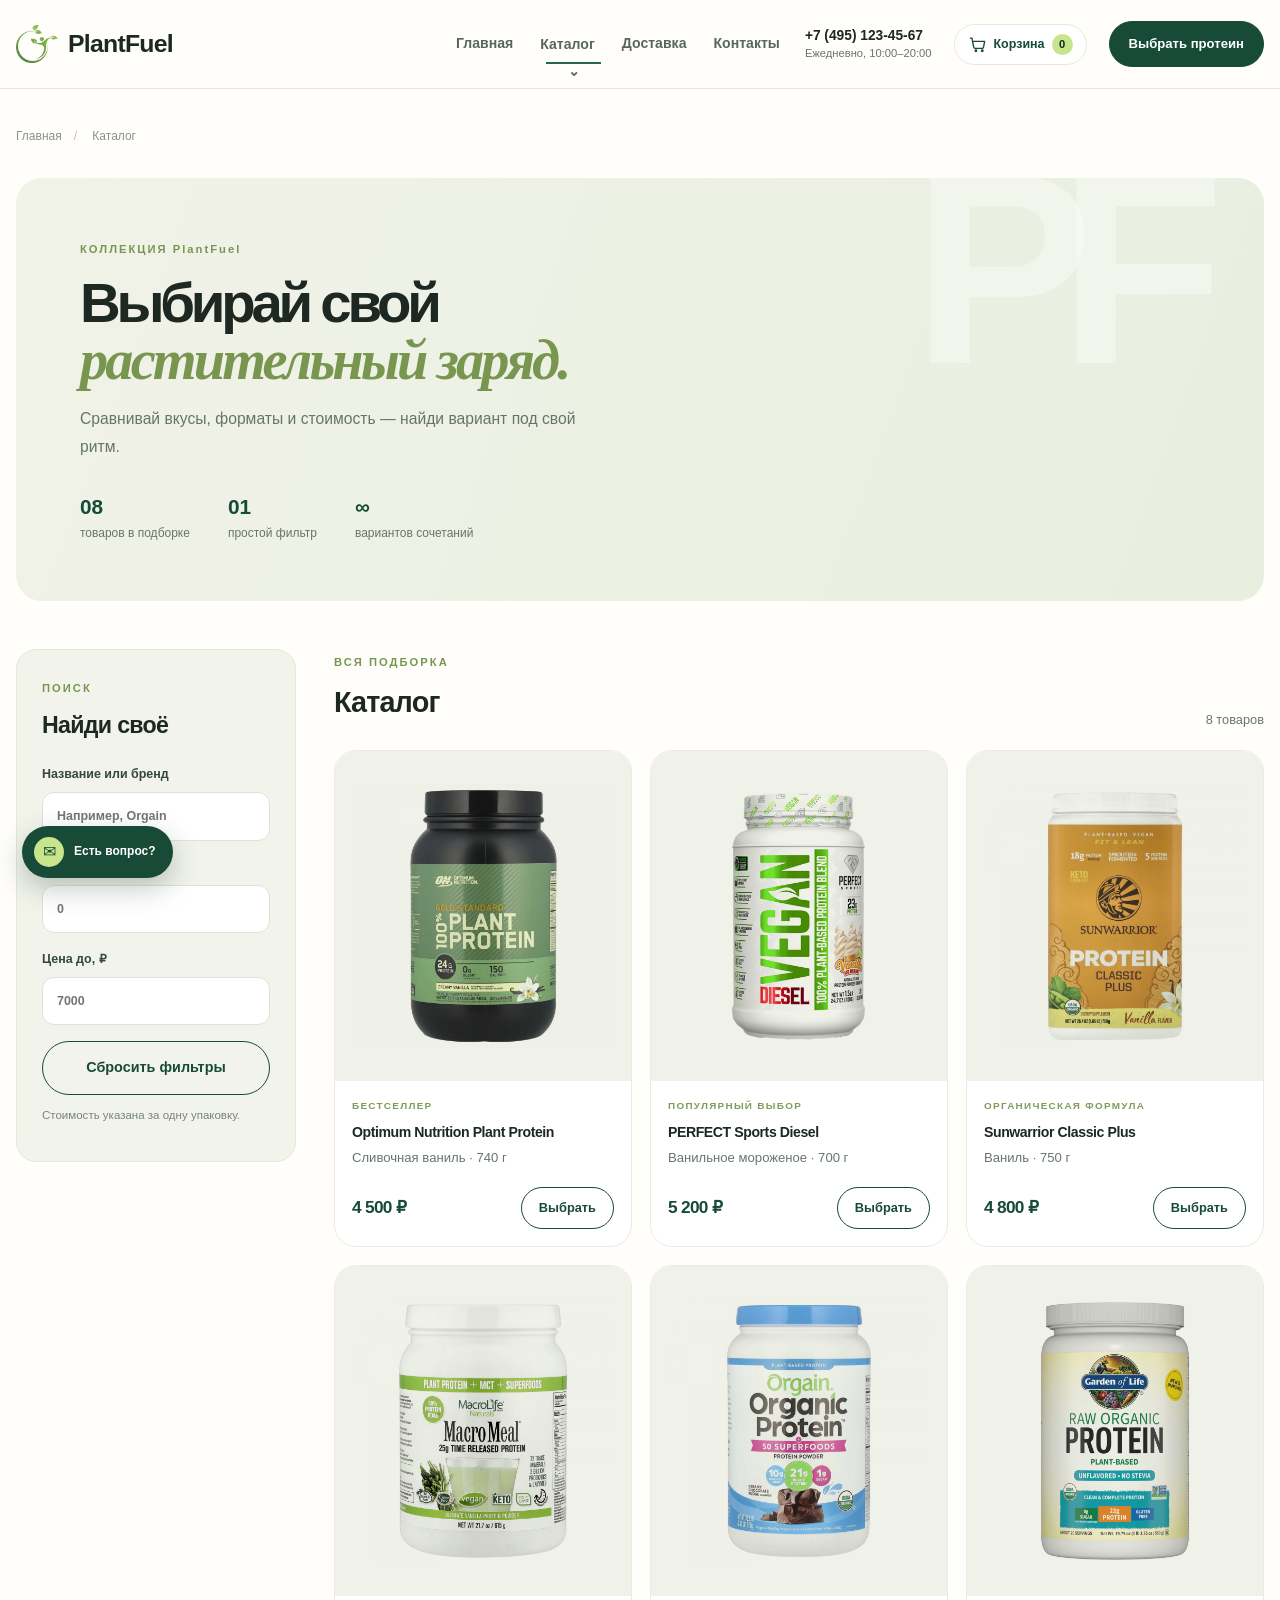
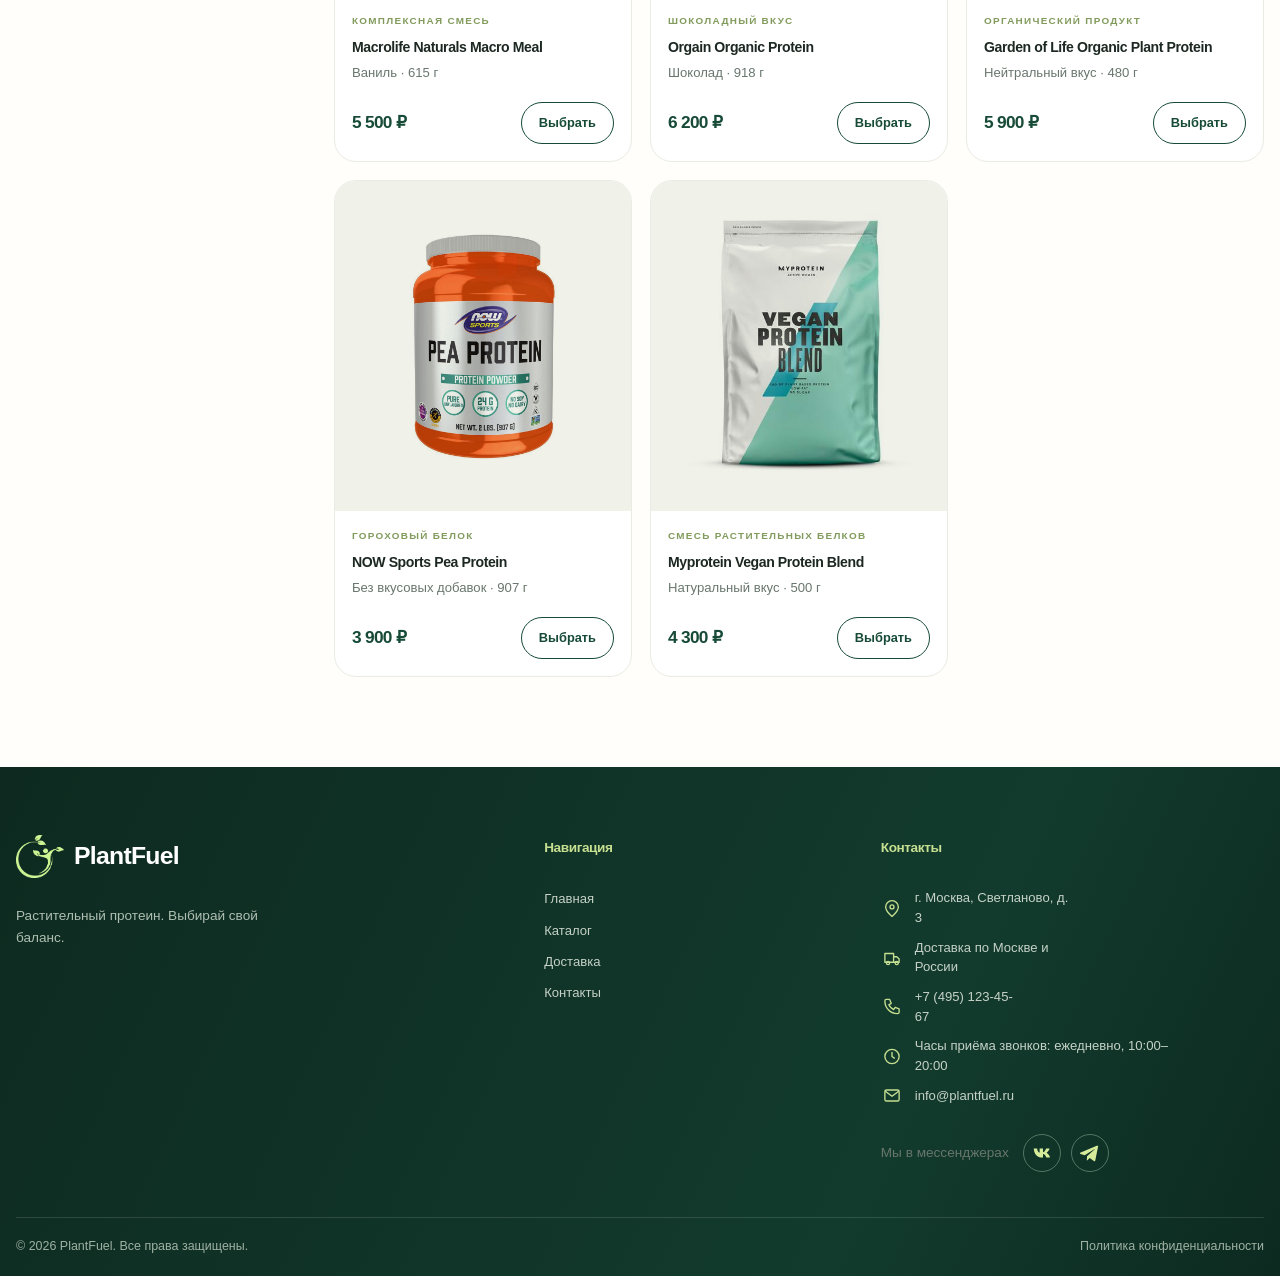
==== commit e60bfb3a: "Update PlantFuel website" ====
--- a/catalog.html
+++ b/catalog.html
@@ -1,187 +1,637 @@
 <!DOCTYPE html>
+
+<!DOCTYPE html>
+
 <html lang="ru">
 <head>
-    <meta charset="UTF-8">
-    <meta name="viewport" content="width=device-width, initial-scale=1.0">
-    <meta name="description" content="Каталог товаров учебного интернет-магазина.">
-    <title>Каталог товаров – Учебный интернет-магазин</title>
-    <link rel="stylesheet" href="css/style.css">
-    <script src="js/main.js" defer></script>
+<meta charset="utf-8"/>
+<meta content="width=device-width, initial-scale=1.0" name="viewport"/>
+<link href="css/style.css" rel="stylesheet"/>
+<link href="css/catalog.css" rel="stylesheet"/>
+<link href="css/responsive.css" rel="stylesheet"/>
+<script defer="" src="js/main.js">
+</script>
+<meta content="Каталог растительных протеинов PlantFuel." name="description"/>
+<title>
+   Каталог — PlantFuel
+  </title>
 </head>
 <body>
-
-    <header class="site-header">
-        <div class="site-header__inner">
-            <a class="site-header__logo" href="index.html">ShopProject</a>
-
-            <nav class="site-nav" aria-label="Основная навигация">
-                <ul class="site-nav__list">
-                    <li class="site-nav__item"><a class="site-nav__link" href="index.html">Главная</a></li>
-                    <li class="site-nav__item"><a class="site-nav__link site-nav__link--active" href="catalog.html">Каталог</a></li>
-                    <li class="site-nav__item"><a class="site-nav__link" href="contacts.html">Контакты</a></li>
-                    <li class="site-nav__item"><a class="site-nav__link" href="index.html#advantages">Преимущества</a></li>
-                    <li class="site-nav__item"><a class="site-nav__link" href="index.html#popular">Популярные товары</a></li>
-                    <li class="site-nav__item"><a class="site-nav__link" href="index.html#contacts">Обратная связь</a></li>
-                </ul>
-            </nav>
-        </div>
-    </header>
-
-    <main>
-
-        <nav class="breadcrumbs" aria-label="Хлебные крошки">
-            <a class="breadcrumbs__link" href="index.html">Главная</a>
-            <span class="breadcrumbs__current">Каталог</span>
-        </nav>
-
-        <section class="section">
-            <h1 class="section__title">Каталог товаров</h1>
-            <p>На этой странице представлен учебный каталог товаров.</p>
-        </section>
-
-        <section class="catalog-layout">
-
-            <aside class="catalog-filters">
-                <h2 class="catalog-filters__title">Фильтры</h2>
-
-                <form class="filters-form" action="#" method="get">
-
-                    <fieldset class="filters-form__group">
-                        <legend class="filters-form__legend">Категория</legend>
-                        <label class="filters-form__label">
-                            <input type="checkbox" name="category" value="all"> Все товары
-                        </label>
-                        <label class="filters-form__label">
-                            <input type="checkbox" name="category" value="popular"> Популярные
-                        </label>
-                        <label class="filters-form__label">
-                            <input type="checkbox" name="category" value="new"> Новинки
-                        </label>
-                    </fieldset>
-
-                    <fieldset class="filters-form__group">
-                        <legend class="filters-form__legend">Цена</legend>
-                        <label class="filters-form__label" for="price-from">От</label>
-                        <input class="filters-form__input" id="price-from" name="price-from" type="number" min="0" placeholder="0">
-                        <label class="filters-form__label" for="price-to">До</label>
-                        <input class="filters-form__input" id="price-to" name="price-to" type="number" min="0" placeholder="5000">
-                    </fieldset>
-
-                    <button class="button button--primary" type="submit">Применить</button>
-
-                </form>
-            </aside>
-
-            <section class="catalog-products">
-                <h2 class="section__title">Список товаров</h2>
-
-                <div class="products-grid">
-
-                    <article class="product-card">
-                        <img src="images/protein1.jpg" alt="Optimum Nutrition Plant Protein" class="product-card__img">
-                        <h3 class="product-card__title">Optimum Nutrition Plant Protein</h3>
-                        <p class="product-card__description">Сливочная ваниль, 740 г.</p>
-                        <p class="product-card__price">Цена: 4500 руб.</p>
-                        <a class="button button--primary product-card__button" href="product.html#product-1">Подробнее</a>
-                    </article>
-
-                    <article class="product-card product-card--discount">
-                        <span class="product-card__badge">Скидка</span>
-                        <img src="images/protein2.jpg" alt="PERFECT Sports Diesel" class="product-card__img">
-                        <h3 class="product-card__title">PERFECT Sports Diesel</h3>
-                        <p class="product-card__description">Ванильное мороженое, 700 г.</p>
-                        <p class="product-card__price">Цена: 5200 руб.</p>
-                        <a class="button button--primary product-card__button" href="product.html#product-2">Подробнее</a>
-                    </article>
-
-                    <article class="product-card">
-                        <img src="images/protein3.jpg" alt="Sunwarrior Classic Plus" class="product-card__img">
-                        <h3 class="product-card__title">Sunwarrior Classic Plus</h3>
-                        <p class="product-card__description">Ваниль, 750 г.</p>
-                        <p class="product-card__price">Цена: 4800 руб.</p>
-                        <a class="button button--primary product-card__button" href="product.html#product-3">Подробнее</a>
-                    </article>
-
-                    <article class="product-card">
-                        <img src="images/protein4.jpg" alt="Macrolife Naturals Macro Meal" class="product-card__img">
-                        <h3 class="product-card__title">Macrolife Naturals Macro Meal</h3>
-                        <p class="product-card__description">Ванильный вкус, 615 г.</p>
-                        <p class="product-card__price">Цена: 5500 руб.</p>
-                        <a class="button button--primary product-card__button" href="product.html#product-4">Подробнее</a>
-                    </article>
-
-                    <article class="product-card">
-                        <img src="images/protein5.jpg" alt="Orgain Organic Protein" class="product-card__img">
-                        <h3 class="product-card__title">Orgain Organic Protein</h3>
-                        <p class="product-card__description">Сливочно-шоколадный фадж, 918 г.</p>
-                        <p class="product-card__price">Цена: 6200 руб.</p>
-                        <a class="button button--primary product-card__button" href="product.html#product-5">Подробнее</a>
-                    </article>
-
-                </div>
-            </section>
-
-        </section>
-        <!-- СРАВНИТЕЛЬНАЯ ТАБЛИЦА -->
-        <section class="section" id="comparison">
-            <h2 class="section__title">Сравнение протеинов</h2>
-            <div class="table-responsive">
-                <table class="comparison-table">
-                    <thead>
-                        <tr>
-                            <th>Характеристика</th>
-                            <th>Optimum Nutrition</th>
-                            <th>PERFECT Sports</th>
-                            <th>Sunwarrior</th>
-                            <th>Macrolife</th>
-                            <th>Orgain</th>
-                        </tr>
-                    </thead>
-                    <tbody>
-                        <tr>
-                            <td>Белка на порцию</td>
-                            <td>24 г</td>
-                            <td>23 г</td>
-                            <td>18 г</td>
-                            <td>25 г</td>
-                            <td>21 г</td>
-                        </tr>
-                        <tr>
-                            <td>Без глютена</td>
-                            <td>Да</td>
-                            <td>Да</td>
-                            <td>Да</td>
-                            <td>Да</td>
-                            <td>Да</td>
-                        </tr>
-                        <tr>
-                            <td>Кето-диета</td>
-                            <td>Нет</td>
-                            <td>Да</td>
-                            <td>Нет</td>
-                            <td>Да</td>
-                            <td>Нет</td>
-                        </tr>
-                        <tr>
-                            <td>Органический</td>
-                            <td>Нет</td>
-                            <td>Нет</td>
-                            <td>Да (USDA)</td>
-                            <td>Нет</td>
-                            <td>Да (USDA)</td>
-                        </tr>
-                    </tbody>
-                </table>
-            </div>
-        </section>
-    </main>
-
-    <footer class="site-footer">
-        <p class="site-footer__text">&copy; 2026 Учебный проект. Все права защищены.</p>
-        <p class="site-footer__text">Дисциплина: Фронтенд и бэкенд разработка</p>
-    </footer>
-
-    <a href="#" class="up-button" aria-label="Наверх">↑</a>
-
+<header class="site-header">
+<div class="container site-header__inner">
+<a aria-label="PlantFuel — главная" class="brand" href="index.html">
+<img alt="" class="brand__logo" src="images/logo.png"/>
+<span class="brand__word">
+      PlantFuel
+     </span>
+</a>
+<button aria-expanded="false" aria-label="Открыть меню" class="menu-toggle" type="button">
+     ☰
+    </button>
+<nav aria-label="Основная навигация" class="site-nav">
+<a class="site-nav__link" href="index.html">
+      Главная
+     </a>
+<div class="nav-dropdown">
+<button aria-expanded="false" aria-haspopup="true" class="site-nav__link nav-dropdown__toggle is-active" type="button">Каталог</button>
+<div class="nav-dropdown__menu">
+<a href="catalog.html#catalog-products">Все протеины</a>
+<a href="catalog.html#pea-protein">Гороховый протеин</a>
+<a href="catalog.html#protein-blends">Смеси растительных белков</a>
+<a href="catalog.html#organic-protein">Рисовый протеин</a>
+<a href="catalog.html#meal-protein">Комплексные смеси</a>
+</div>
+</div>
+     <a class="site-nav__link" href="delivery.html">Доставка</a>
+     
+<a class="site-nav__link" href="contacts.html">
+      Контакты
+     </a>
+</nav>
+<div class="header-contact">
+<a href="tel:+74951234567">
+      +7 (495) 123-45-67
+     </a>
+<span>
+      Ежедневно, 10:00–20:00
+     </span>
+</div>
+<button aria-label="Открыть корзину" class="header-cart" data-cart-open="" type="button">
+<svg aria-hidden="true" viewbox="0 0 24 24">
+<path d="M3 4h2l2.2 11.2a2 2 0 0 0 2 1.6h8.5a2 2 0 0 0 1.9-1.4L21 8H6">
+</path>
+<circle cx="10" cy="20" r="1">
+</circle>
+<circle cx="18" cy="20" r="1">
+</circle>
+</svg>
+<span>
+      Корзина
+     </span>
+<b class="cart-count" data-cart-count="">
+      0
+     </b>
+</button>
+<a class="button button--small" href="catalog.html">
+     Выбрать протеин
+    </a>
+</div>
+</header>
+<main class="container page-main">
+<nav class="breadcrumbs">
+<a href="index.html">
+     Главная
+    </a>
+<span>
+     Каталог
+    </span>
+</nav>
+<section class="catalog-hero">
+<span class="eyebrow">
+     КОЛЛЕКЦИЯ PlantFuel
+    </span>
+<h1>
+     Выбирай свой
+     <br/>
+<em>
+      растительный заряд.
+     </em>
+</h1>
+<p>
+     Сравнивай вкусы, форматы и стоимость — найди вариант под свой ритм.
+    </p>
+<div class="catalog-hero__facts">
+<span>
+<b>
+       08
+      </b>
+      товаров в подборке
+     </span>
+<span>
+<b>
+       01
+      </b>
+      простой фильтр
+     </span>
+<span>
+<b>
+       ∞
+      </b>
+      вариантов сочетаний
+     </span>
+</div>
+</section>
+<div class="catalog-layout">
+<aside class="catalog-filters">
+<div class="filter-title">
+<span class="eyebrow">
+       ПОИСК
+      </span>
+<h2>
+       Найди своё
+      </h2>
+</div>
+<label class="filter-label">
+      Название или бренд
+      <input id="search-products" placeholder="Например, Orgain" type="search"/>
+</label>
+<label class="filter-label">
+      Цена от, ₽
+      <input id="price-from" min="0" placeholder="0" type="number"/>
+</label>
+<label class="filter-label">
+      Цена до, ₽
+      <input id="price-to" min="0" placeholder="7000" type="number"/>
+</label>
+<button class="button button--outline button--full" id="reset-filters" type="button">
+      Сбросить фильтры
+     </button>
+<p class="filter-hint">
+      Стоимость указана за одну упаковку.
+     </p>
+</aside>
+<section class="catalog-results">
+<div class="catalog-results__top">
+<div>
+<span class="eyebrow">
+        ВСЯ ПОДБОРКА
+       </span>
+<h2>
+        Каталог
+       </h2>
+</div>
+<span id="products-count">
+       8 товаров
+      </span>
+</div>
+<div class="products-grid products-grid--catalog" id="catalog-products">
+<article class="product-card" data-name="optimum nutrition plant protein" data-price="4500" id="everyday-protein">
+<a class="product-card__image" href="product.html#product-1">
+<img alt="Optimum Nutrition Plant Protein" decoding="async" loading="lazy" src="images/protein1.jpg"/>
+<span class="product-card__quick">
+         Подробнее
+         <b>
+          ↗
+         </b>
+</span>
+</a>
+<div class="product-card__body">
+<span class="product-card__tag">
+         Бестселлер
+        </span>
+<h3>
+<a href="product.html#product-1">
+          Optimum Nutrition Plant Protein
+         </a>
+</h3>
+<p class="muted">
+         Сливочная ваниль · 740 г
+        </p>
+<div class="product-card__bottom">
+<strong>
+          4 500 ₽
+         </strong>
+<button class="button button--outline product-card__button" data-price="4500" data-product="Optimum Nutrition Plant Protein" type="button">
+          Выбрать
+         </button>
+</div>
+</div>
+</article>
+<article class="product-card" data-name="perfect sports diesel" data-price="5200" id="protein-blends">
+<a class="product-card__image" href="product.html#product-2">
+<img alt="PERFECT Sports Diesel" decoding="async" loading="lazy" src="images/protein2.jpg"/>
+<span class="product-card__quick">
+         Подробнее
+         <b>
+          ↗
+         </b>
+</span>
+</a>
+<div class="product-card__body">
+<span class="product-card__tag">
+         Популярный выбор
+        </span>
+<h3>
+<a href="product.html#product-2">
+          PERFECT Sports Diesel
+         </a>
+</h3>
+<p class="muted">
+         Ванильное мороженое · 700 г
+        </p>
+<div class="product-card__bottom">
+<strong>
+          5 200 ₽
+         </strong>
+<button class="button button--outline product-card__button" data-price="5200" data-product="PERFECT Sports Diesel" type="button">
+          Выбрать
+         </button>
+</div>
+</div>
+</article>
+<article class="product-card" data-name="sunwarrior classic plus" data-price="4800" id="organic-protein">
+<a class="product-card__image" href="product.html#product-3">
+<img alt="Sunwarrior Classic Plus" decoding="async" loading="lazy" src="images/protein3.jpg"/>
+<span class="product-card__quick">
+         Подробнее
+         <b>
+          ↗
+         </b>
+</span>
+</a>
+<div class="product-card__body">
+<span class="product-card__tag">
+         Органическая формула
+        </span>
+<h3>
+<a href="product.html#product-3">
+          Sunwarrior Classic Plus
+         </a>
+</h3>
+<p class="muted">
+         Ваниль · 750 г
+        </p>
+<div class="product-card__bottom">
+<strong>
+          4 800 ₽
+         </strong>
+<button class="button button--outline product-card__button" data-price="4800" data-product="Sunwarrior Classic Plus" type="button">
+          Выбрать
+         </button>
+</div>
+</div>
+</article>
+<article class="product-card" data-name="macrolife naturals macro meal" data-price="5500" id="meal-protein">
+<a class="product-card__image" href="product.html#product-4">
+<img alt="Macrolife Naturals Macro Meal" decoding="async" loading="lazy" src="images/protein4.jpg"/>
+<span class="product-card__quick">
+         Подробнее
+         <b>
+          ↗
+         </b>
+</span>
+</a>
+<div class="product-card__body">
+<span class="product-card__tag">
+         Комплексная смесь
+        </span>
+<h3>
+<a href="product.html#product-4">
+          Macrolife Naturals Macro Meal
+         </a>
+</h3>
+<p class="muted">
+         Ваниль · 615 г
+        </p>
+<div class="product-card__bottom">
+<strong>
+          5 500 ₽
+         </strong>
+<button class="button button--outline product-card__button" data-price="5500" data-product="Macrolife Naturals Macro Meal" type="button">
+          Выбрать
+         </button>
+</div>
+</div>
+</article>
+<article class="product-card" data-name="orgain organic protein" data-price="6200" id="soy-protein">
+<a class="product-card__image" href="product.html#product-5">
+<img alt="Orgain Organic Protein" decoding="async" loading="lazy" src="images/protein5.jpg"/>
+<span class="product-card__quick">
+         Подробнее
+         <b>
+          ↗
+         </b>
+</span>
+</a>
+<div class="product-card__body">
+<span class="product-card__tag">
+         Шоколадный вкус
+        </span>
+<h3>
+<a href="product.html#product-5">
+          Orgain Organic Protein
+         </a>
+</h3>
+<p class="muted">
+         Шоколад · 918 г
+        </p>
+<div class="product-card__bottom">
+<strong>
+          6 200 ₽
+         </strong>
+<button class="button button--outline product-card__button" data-price="6200" data-product="Orgain Organic Protein" type="button">
+          Выбрать
+         </button>
+</div>
+</div>
+</article>
+<article class="product-card" data-name="garden of life organic plant protein" data-price="5900" id="organic-mix">
+<a class="product-card__image" href="product.html#product-6">
+<img alt="Garden of Life Organic Plant Protein" decoding="async" loading="lazy" src="images/protein6.jpg"/>
+<span class="product-card__quick">
+         Подробнее
+         <b>
+          ↗
+         </b>
+</span>
+</a>
+<div class="product-card__body">
+<span class="product-card__tag">
+         Органический продукт
+        </span>
+<h3>
+<a href="product.html#product-6">
+          Garden of Life Organic Plant Protein
+         </a>
+</h3>
+<p class="muted">
+         Нейтральный вкус · 480 г
+        </p>
+<div class="product-card__bottom">
+<strong>
+          5 900 ₽
+         </strong>
+<button class="button button--outline product-card__button" data-price="5900" data-product="Garden of Life Organic Plant Protein" type="button">
+          Выбрать
+         </button>
+</div>
+</div>
+</article>
+<article class="product-card" data-name="now sports pea protein" data-price="3900" id="pea-protein">
+<a class="product-card__image" href="product.html#product-7">
+<img alt="NOW Sports Pea Protein" decoding="async" loading="lazy" src="images/protein7.jpg"/>
+<span class="product-card__quick">
+         Подробнее
+         <b>
+          ↗
+         </b>
+</span>
+</a>
+<div class="product-card__body">
+<span class="product-card__tag">
+         Гороховый белок
+        </span>
+<h3>
+<a href="product.html#product-7">
+          NOW Sports Pea Protein
+         </a>
+</h3>
+<p class="muted">
+         Без вкусовых добавок · 907 г
+        </p>
+<div class="product-card__bottom">
+<strong>
+          3 900 ₽
+         </strong>
+<button class="button button--outline product-card__button" data-price="3900" data-product="NOW Sports Pea Protein" type="button">
+          Выбрать
+         </button>
+</div>
+</div>
+</article>
+<article class="product-card" data-name="myprotein vegan protein blend" data-price="4300" id="vegan-blend">
+<a class="product-card__image" href="product.html#product-8">
+<img alt="Myprotein Vegan Protein Blend" decoding="async" loading="lazy" src="images/protein8.jpg"/>
+<span class="product-card__quick">
+         Подробнее
+         <b>
+          ↗
+         </b>
+</span>
+</a>
+<div class="product-card__body">
+<span class="product-card__tag">
+         Смесь растительных белков
+        </span>
+<h3>
+<a href="product.html#product-8">
+          Myprotein Vegan Protein Blend
+         </a>
+</h3>
+<p class="muted">
+         Натуральный вкус · 500 г
+        </p>
+<div class="product-card__bottom">
+<strong>
+          4 300 ₽
+         </strong>
+<button class="button button--outline product-card__button" data-price="4300" data-product="Myprotein Vegan Protein Blend" type="button">
+          Выбрать
+         </button>
+</div>
+</div>
+</article>
+</div>
+<p class="empty-state" hidden="" id="empty-state">
+      Ничего не найдено. Попробуйте изменить запрос или диапазон цены.
+     </p>
+</section>
+</div>
+</main>
+<footer class="site-footer">
+<div class="container footer-grid">
+<div class="footer-brand-block">
+<a class="brand brand--footer" href="index.html">
+<img alt="" class="brand__logo" src="images/logo.png"/>
+<span class="brand__word">
+       PlantFuel
+      </span>
+</a>
+<p class="footer__description">
+      Растительный протеин. Выбирай свой баланс.
+     </p>
+</div>
+<div class="footer-links">
+<h3 class="footer__title">
+      Навигация
+     </h3>
+<a href="index.html">
+      Главная
+     </a>
+<a href="catalog.html">
+      Каталог
+     </a>
+<a href="delivery.html">
+      Доставка
+     </a>
+     
+<a href="contacts.html">
+      Контакты
+     </a>
+</div>
+<div class="footer-contact">
+<h3 class="footer__title">Контакты</h3>
+<a class="footer-contact__item" href="https://yandex.ru/map-widget/v1/?um=constructor%3Af4b76bdb0f044e4e731d89886a55a1c65e4e86c0437de1ba37b0e6bf1ac40490&amp;source=constructor" target="_blank" rel="noopener"><svg aria-hidden="true" viewBox="0 0 24 24"><path d="M20 10c0 5-8 12-8 12S4 15 4 10a8 8 0 1 1 16 0Z"/><circle cx="12" cy="10" r="2.5"/></svg>г. Москва, Светланово, д. 3</a>
+<a class="footer-contact__item" href="delivery.html"><svg aria-hidden="true" viewBox="0 0 24 24"><path d="M3 7h11v11H3zM14 11h4l3 3v4h-7z"/><circle cx="7" cy="19" r="2"/><circle cx="18" cy="19" r="2"/></svg>Доставка по Москве и России</a>
+<a class="footer-contact__item" href="tel:+74951234567"><svg aria-hidden="true" viewBox="0 0 24 24"><path d="M5 3h4l2 5-3 2a15 15 0 0 0 6 6l2-3 5 2v4c0 1-1 2-2 2C10 21 3 14 3 5c0-1 1-2 2-2Z"/></svg>+7 (495) 123-45-67</a>
+<span class="footer-contact__item footer-contact__hours"><svg aria-hidden="true" viewBox="0 0 24 24"><circle cx="12" cy="12" r="9"/><path d="M12 7v5l3 2"/></svg>Часы приёма звонков: ежедневно, 10:00–20:00</span>
+<a class="footer-contact__item" href="mailto:info@plantfuel.ru"><svg aria-hidden="true" viewBox="0 0 24 24"><rect height="14" rx="2" width="18" x="3" y="5"/><path d="m4 7 8 6 8-6"/></svg>info@plantfuel.ru</a>
+<div class="footer-social"><span class="footer-social__title">Мы в мессенджерах</span><a aria-label="ВКонтакте" href="https://vk.com/" rel="noopener" target="_blank"><svg aria-hidden="true" viewBox="0 0 24 24"><path d="M3 7h3.7c.2 2.7 1.5 4.2 2.7 4.8V7h3.7v4.1c1.1-.1 2.5-1.4 3.4-4.1h3.8c-.4 2.1-2.1 3.8-3.4 4.7 1.4.8 3.2 2.5 3.9 5.3h-4.1c-.8-2.4-2-3.6-3.6-3.8V17h-.9C7.1 17 3.3 13.3 3 7Z"/></svg></a><a aria-label="Telegram" href="https://telegram.org/" rel="noopener" target="_blank"><svg aria-hidden="true" viewBox="0 0 24 24"><path d="m21 4-3.2 16c-.2 1.1-.8 1.3-1.6.8l-4.5-3.3-2.2 2.1c-.3.3-.5.5-1 .5l.3-4.6L17.2 8c.4-.3-.1-.5-.6-.2L6.2 14.4l-4.5-1.4c-1-.3-1-1 .2-1.5L19.4 4.1C20.3 3.8 21.3 4.3 21 4Z"/></svg></a></div>
+</div>
+</div>
+<div class="container footer-bottom">
+<span>
+     © 2026 PlantFuel. Все права защищены.
+    </span>
+<a href="contacts.html#privacy">
+     Политика конфиденциальности
+    </a>
+</div>
+</footer>
+<div class="floating-tools">
+<button aria-expanded="false" aria-label="Открыть контакты консультанта" class="chat-launcher" type="button">
+<span aria-hidden="true" class="chat-launcher__icon">
+     ✉
+    </span>
+<span class="chat-launcher__label">
+     Есть вопрос?
+    </span>
+</button>
+<button aria-label="Вернуться наверх" class="to-top" type="button">
+<svg aria-hidden="true" viewbox="0 0 64 64">
+<path d="M32 52V29M32 29C18 30 11 21 12 10c12 0 20 7 20 19M32 36c14 0 21-9 20-20-12 0-20 7-20 19">
+</path>
+<path d="M23 52h18">
+</path>
+</svg>
+</button>
+</div>
+<aside aria-label="Корзина" class="cart-panel" hidden="" id="cart-panel">
+<div class="cart-panel__head">
+<div>
+<span class="eyebrow">
+      ВАШ ВЫБОР
+     </span>
+<h2>
+      Корзина
+     </h2>
+</div>
+<button aria-label="Закрыть корзину" class="cart-close" data-cart-close="" type="button">
+     ×
+    </button>
+</div>
+<div class="cart-items" id="cart-items">
+<p class="cart-empty">
+     Корзина пока пуста. Добавьте товары из каталога.
+    </p>
+</div>
+<div class="cart-panel__bottom">
+<div class="cart-total">
+<span>
+      Итого
+     </span>
+<strong id="cart-total">
+      0 ₽
+     </strong>
+</div>
+<button class="button button--full" data-checkout="" type="button">
+     Оформить заказ
+    </button>
+<button class="cart-clear" data-cart-clear="" type="button">
+     Очистить корзину
+    </button>
+</div>
+</aside>
+<div class="cart-backdrop" data-cart-close="" hidden="">
+</div>
+<aside aria-label="Связь с консультантом PlantFuel" class="chat-panel" hidden="">
+<div class="chat-panel__head">
+<div>
+<strong>
+      PlantFuel
+     </strong>
+<small>
+      Поможем с выбором
+     </small>
+</div>
+<button aria-label="Закрыть окно" class="chat-close" type="button">
+     ×
+    </button>
+</div>
+<div class="chat-panel__body">
+<p class="chat-online">
+<span>
+</span>
+     Консультант онлайн
+    </p>
+<p class="chat-bubble">
+     Здравствуйте! Подскажем, какой растительный протеин выбрать, расскажем о составе и доставке.
+    </p>
+<div class="chat-options">
+<a class="chat-option" href="https://vk.com/" rel="noopener" target="_blank">
+<span aria-hidden="true" class="chat-option__icon chat-option__icon--vk"><svg aria-hidden="true" viewBox="0 0 24 24"><path d="M3 7h3.7c.2 2.7 1.5 4.2 2.7 4.8V7h3.7v4.1c1.1-.1 2.5-1.4 3.4-4.1h3.8c-.4 2.1-2.1 3.8-3.4 4.7 1.4.8 3.2 2.5 3.9 5.3h-4.1c-.8-2.4-2-3.6-3.6-3.8V17h-.9C7.1 17 3.3 13.3 3 7Z"/></svg></span>
+<span>
+       Написать во ВКонтакте
+      </span>
+</a>
+<a class="chat-option" href="https://telegram.org/" rel="noopener" target="_blank">
+<span aria-hidden="true" class="chat-option__icon chat-option__icon--telegram"><svg viewbox="0 0 24 24"><path d="m21 4-3.2 16c-.2 1.1-.8 1.3-1.6.8l-4.5-3.3-2.2 2.1c-.3.3-.5.5-1 .5l.3-4.6L17.2 8c.4-.3-.1-.5-.6-.2L6.2 14.4l-4.5-1.4c-1-.3-1-1 .2-1.5L19.4 4.1C20.3 3.8 21.3 4.3 21 4Z"></path></svg></span>
+<span>
+       Написать в Telegram
+      </span>
+</a>
+<a class="chat-option" href="mailto:info@plantfuel.ru">
+<span class="chat-option__icon">
+       ✉
+      </span>
+<span>
+       Написать на почту
+      </span>
+</a>
+</div>
+<small class="chat-note">
+     Выберите удобный мессенджер — консультант ответит на вопросы по ассортименту и заказу.
+    </small>
+</div>
+</aside>
+<dialog class="order-dialog" id="order-dialog">
+<div class="order-dialog__head">
+<div>
+<span class="eyebrow">
+      PlantFuel
+     </span>
+<h2>
+      Оставить заявку
+     </h2>
+</div>
+<button aria-label="Закрыть окно" class="dialog-close" type="button">
+     ×
+    </button>
+</div>
+<p class="muted">
+    Оставьте контакты — мы уточним наличие и детали заказа.
+   </p>
+<form class="order-form" id="order-form">
+<input id="selected-product" name="product" type="hidden"/>
+<div class="order-cart-summary" hidden="" id="order-cart-summary">
+</div>
+<label>
+     Ваше имя
+     <input minlength="2" name="name" placeholder="Как к вам обращаться" required="" type="text"/>
+</label>
+<label>
+     Телефон
+     <input name="phone" pattern="[+0-9()\s-]{10,20}" placeholder="+7 (999) 123-45-67" required="" type="tel"/>
+</label>
+<label>
+     E-mail
+     <input name="email" placeholder="name@example.com" required="" type="email"/>
+</label>
+<label>
+     Комментарий
+     <textarea name="comment" placeholder="Например, удобное время для звонка" rows="3"></textarea>
+</label>
+<label class="checkbox-label">
+<input required="" type="checkbox"/>
+     Согласен(на) на обработку персональных данных
+    </label>
+<button class="button" type="submit">
+     Отправить заявку
+    </button>
+<p class="success-message" hidden="" id="success-message">
+     
+    </p>
+</form>
+</dialog>
 </body>
-</html>+</html>
--- a/css/style.css
+++ b/css/style.css
@@ -1,865 +1,1790 @@
-/* ===================================
-   1. ПЕРЕМЕННЫЕ ПРОЕКТА
-   =================================== */
+/* Общие стили PlantFuel */
+
 
 :root {
-    --color-bg: #ffffff;
-    --color-text: #222222;
-    --color-muted: #666666;
-    --color-primary: #0057b8;
-    --color-primary-dark: #003f86;
-    --color-border: #dddddd;
-    --color-surface: #f7f7f7;
-    --color-surface-accent: #eef5ff;
-    --color-danger: #b00020;
-    --color-success: #168a2f;
-    --color-success-bg: #eefaf0;
-    --color-white: #ffffff;
-
-    --space-xs: 4px;
-    --space-sm: 8px;
-    --space-md: 16px;
-    --space-lg: 24px;
-    --space-xl: 32px;
-
-    --radius-sm: 6px;
-    --radius-md: 8px;
-    --radius-lg: 12px;
-
-    --container-width: 1100px;
-}
-
-/* ===================================
-   2. БАЗОВЫЕ СТИЛИ
-   =================================== */
-
+    --green: #174b38;
+    --green2: #28684c;
+    --dark: #102d23;
+    --lime: #c8e58c;
+    --cream: #f4f3e9;
+    --paper: #fffefa;
+    --ink: #1c2821;
+    --muted: #68766d;
+    --line: #e5e9df;
+    --orange: #e6a05e;
+    --shadow: 0 18px 45px rgba(22,55,39,.12);
+    --container: 1240px;
+}
 * {
     box-sizing: border-box;
 }
-
 html {
     scroll-behavior: smooth;
-}
-
+    scroll-padding-top: 105px;
+}
 body {
     margin: 0;
-    font-family: Arial, sans-serif;
-    line-height: 1.5;
-    color: var(--color-text);
-    background-color: var(--color-bg);
-}
-
+    background: var(--paper);
+    color: var(--ink);
+    font-family: Arial, Helvetica, sans-serif;
+    line-height: 1.65;
+}
 a {
-    color: var(--color-primary);
-}
-
-a:focus-visible {
-    outline: 2px solid var(--color-primary);
-    outline-offset: 3px;
-}
-
-:target {
-    outline: 2px dashed var(--color-primary);
-    outline-offset: 4px;
-}
-
-/* ===================================
-   3. БЛОК BUTTON
-   =================================== */
-
+    color: inherit;
+    text-decoration: none;
+}
+img {
+    display: block;
+    max-width: 100%;
+}
+button,input,textarea {
+    font: inherit;
+}
+.container {
+    width: min(var(--container),calc(100% - 48px));
+    margin: 0 auto;
+}
+.muted {
+    color: var(--muted);
+}
+.eyebrow {
+    display: inline-block;
+    color: #78964f;
+    font-size: .7rem;
+    font-weight: 800;
+    letter-spacing: .18em;
+}
 .button {
-    display: inline-block;
-    padding: var(--space-sm) var(--space-md);
-    border: none;
-    border-radius: var(--radius-sm);
-    font: inherit;
-    text-decoration: none;
+    display: inline-flex;
+    align-items: center;
+    justify-content: center;
+    gap: 12px;
+    border: 1px solid var(--green);
+    border-radius: 999px;
+    padding: 14px 25px;
+    background: var(--green);
+    color: #fff;
+    font-size: .9rem;
+    font-weight: 800;
     cursor: pointer;
-    transition: background-color 0.2s ease, transform 0.1s ease;
-}
-
-.button--primary {
-    color: var(--color-white);
-    background-color: var(--color-primary);
-}
-
-.button--primary:hover {
-    background-color: var(--color-primary-dark);
-}
-
-.button--secondary {
-    color: var(--color-primary);
-    background-color: transparent;
-    border: 1px solid var(--color-primary);
-}
-
-.button--secondary:hover {
-    color: var(--color-white);
-    background-color: var(--color-primary);
-}
-
-.button:focus-visible {
-    outline: 2px solid var(--color-primary);
-    outline-offset: 3px;
-}
-
-.button:disabled {
-    opacity: 0.6;
-    cursor: not-allowed;
-}
-
-.button:active {
-    transform: translateY(2px);
-    box-shadow: inset 0 2px 4px rgba(0, 0, 0, 0.2);
-}
-
-/* ===================================
-   4. БЛОК SITE-HEADER
-   =================================== */
-
+    transition: transform .25s,box-shadow .25s,background .25s;
+}
+.button:hover {
+    background: #0d3929;
+    transform: translateY(-4px);
+    box-shadow: 0 12px 24px #174b3833;
+}
+.button--small {
+    padding: 11px 19px;
+    font-size: .82rem;
+}
+.button--outline {
+    background: transparent;
+    color: var(--green);
+}
+.button--outline:hover {
+    color: #fff;
+}
+.button--light {
+    background: var(--lime);
+    border-color: var(--lime);
+    color: var(--dark);
+}
+.button--full {
+    width: 100%;
+}
+.text-link {
+    color: var(--green);
+    font-weight: 800;
+    border-bottom: 1px solid #a8bd9e;
+    padding-bottom: 4px;
+    transition: color .2s,border-color .2s;
+}
+.text-link:hover {
+    color: #8b9f4e;
+    border-color: #8b9f4e;
+}
 .site-header {
-    background-color: var(--color-surface);
     position: sticky;
     top: 0;
-    z-index: 100;
-    box-shadow: 0 2px 4px rgba(0, 0, 0, 0.05);
-}
-
+    z-index: 50;
+    background: rgba(255,254,250,.94);
+    backdrop-filter: blur(16px);
+    border-bottom: 1px solid var(--line);
+}
 .site-header__inner {
-    max-width: var(--container-width);
-    margin: 0 auto;
-    padding: var(--space-lg);
-    display: flex;
-    flex-wrap: wrap;
-    align-items: center;
+    min-height: 88px;
+    display: flex;
+    align-items: center;
+    gap: 30px;
+}
+.brand {
+    display: inline-flex;
+    align-items: center;
+    gap: 10px;
+    font-size: 1.55rem;
+    font-weight: 800;
+    letter-spacing: -.07em;
+    white-space: nowrap;
+}
+.brand__logo {
+    width: 42px;
+    height: 42px;
+    object-fit: contain;
+}
+.brand__accent {
+    color: #77965a;
+}
+.site-nav {
+    display: flex;
+    align-items: center;
+    gap: 27px;
+    margin-left: auto;
+}
+.site-nav__link {
+    font-size: .88rem;
+    color: #58675e;
+    font-weight: 600;
+    position: relative;
+    transition: color .2s;
+}
+.site-nav__link:after {
+    content: "";
+    position: absolute;
+    left: 0;
+    bottom: -9px;
+    width: 100%;
+    height: 2px;
+    background: var(--green2);
+    transform: scaleX(0);
+    transform-origin: left;
+    transition: transform .25s;
+}
+.site-nav__link:hover,
+.site-nav__link:focus-visible,
+.site-nav__link.is-active {
+    color: #58675e;
+    font-weight: 600;
+}
+.site-nav__link:hover:after,.site-nav__link.is-active:after {
+    transform: scaleX(1);
+}
+.header-contact {
+    display: flex;
+    flex-direction: column;
+    line-height: 1.35;
+    margin-left: 3px;
+}
+.header-contact a {
+    font-weight: 800;
+    font-size: .86rem;
+}
+.header-contact span {
+    font-size: .7rem;
+    color: var(--muted);
+}
+.menu-toggle {
+    display: none;
+    background: none;
+    border: 0;
+    font-size: 1.6rem;
+    color: var(--green);
+    cursor: pointer;
+}
+.hero h1,.catalog-hero h1,.guide-hero h1,.contact-hero h1 {
+    font-size: clamp(3rem,6vw,5.4rem);
+    line-height: 1.02;
+    letter-spacing: -.075em;
+    margin: 22px 0;
+}
+.hero h1 em,.catalog-hero h1 em,.guide-hero h1 em,.contact-hero h1 em,.editorial h2 em {
+    font-family: Georgia, "Times New Roman", serif;
+    color: #78964f;
+    font-weight: 600;
+    letter-spacing: -.05em;
+}
+.hero__content>p,.catalog-hero>p,.guide-hero p,.contact-hero p {
+    max-width: 510px;
+    color: #66756b;
+    font-size: 1.06rem;
+}
+.leaf-one {
+    left: 10%;
+    top: 22%;
+    transform: rotate(-28deg);
+}
+.leaf-two {
+    right: 8%;
+    bottom: 16%;
+    transform: rotate(150deg);
+    background: #a6c77c;
+}
+.section {
+    padding: 100px 0;
+}
+.section-heading {
+    display: flex;
     justify-content: space-between;
-    gap: var(--space-md);
-}
-
-.site-header__logo {
-    font-weight: 700;
-    color: var(--color-text);
-    text-decoration: none;
-}
-
-/* ===================================
-   5. БЛОК SITE-NAV
-   =================================== */
-
-.site-nav__list {
-    display: flex;
-    flex-wrap: wrap;
-    justify-content: center;
-    align-items: center;
-    gap: var(--space-md);
-    padding: 0;
-    margin: 0;
-    list-style: none;
-}
-
-.site-nav__item {
-    /* зарезервировано */
-}
-
-.site-nav__link {
-    display: inline-block;
-    padding: var(--space-sm) var(--space-md);
-    color: var(--color-primary);
-    text-decoration: none;
-    border-radius: var(--radius-sm);
-}
-
-.site-nav__link:hover {
-    color: var(--color-white);
-    background-color: var(--color-primary);
-}
-
-.site-nav__link:focus-visible {
-    outline: 2px solid var(--color-primary);
-    outline-offset: 3px;
-}
-
-.site-nav__link--active {
-    color: var(--color-white);
-    background-color: var(--color-primary);
-}
-
-/* ===================================
-   6. БЛОК BREADCRUMBS
-   =================================== */
-
-.breadcrumbs {
-    max-width: var(--container-width);
-    margin: var(--space-md) auto;
-    font-size: 14px;
-    color: var(--color-muted);
-}
-
-.breadcrumbs__link {
-    color: var(--color-primary);
-}
-
-.breadcrumbs > *:not(:first-child)::before {
-    content: " / ";
-    color: var(--color-muted);
-}
-
-/* ===================================
-   7. БЛОК HERO
-   =================================== */
-
-.hero {
-    max-width: var(--container-width);
-    margin: 0 auto var(--space-xl);
-    padding: var(--space-xl) var(--space-lg);
-    background-color: var(--color-surface-accent);
-    border-radius: var(--radius-lg);
-}
-
-.hero__title {
-    margin-top: 0;
-}
-
-.hero__text {
-    margin-bottom: var(--space-lg);
-}
-
-/* ===================================
-   8. БЛОК SECTION
-   =================================== */
-
-.section {
-    max-width: var(--container-width);
-    margin: 0 auto var(--space-xl);
-    padding: 0 var(--space-lg);
-    scroll-margin-top: 100px;
-}
-
-.section__title {
-    margin-top: 0;
-}
-
-/* ===================================
-   9. БЛОК ADVANTAGES-LIST
-   =================================== */
-
-.advantages-list {
-    padding-left: var(--space-lg);
-}
-
-.advantages-list__item {
-    margin-bottom: var(--space-sm);
-}
-
-/* ===================================
-   10. БЛОК PRODUCTS-GRID
-   =================================== */
-
+    align-items: end;
+    gap: 35px;
+    margin-bottom: 35px;
+}
+.section-heading h2,.faq-container h2,.guide-basics h2 {
+    font-size: clamp(2rem,4vw,3.1rem);
+    line-height: 1.08;
+    letter-spacing: -.06em;
+    margin: 12px 0;
+}
+.section-heading p {
+    max-width: 400px;
+    color: var(--muted);
+    margin: 0 0 4px;
+}
 .products-grid {
     display: grid;
-    grid-template-columns: repeat(3, 1fr);
-    gap: var(--space-lg);
-}
-
-/* ===================================
-   11. БЛОК PRODUCT-CARD
-   =================================== */
-
+    grid-template-columns: repeat(4,minmax(0,1fr));
+    gap: 22px;
+}
 .product-card {
+    background: #fff;
+    border: 1px solid #e9ece4;
+    border-radius: 22px;
+    overflow: hidden;
+    transition: transform .3s,box-shadow .3s,border-color .3s;
     display: flex;
     flex-direction: column;
-    gap: var(--space-sm);
-    padding: var(--space-md);
-    border: 1px solid var(--color-border);
-    border-radius: var(--radius-md);
-    background-color: var(--color-bg);
-    position: relative; 
-    transition: transform 0.2s ease, box-shadow 0.2s ease, border-color 0.2s ease;
-
-}
-
+    min-width: 0;
+}
 .product-card:hover {
-    border-color: var(--color-primary);
-    border-color: var(--color-primary);
+    transform: translateY(-8px);
+    box-shadow: var(--shadow);
+    border-color: #cbd9c4;
+}
+.product-card__image {
+    height: 265px;
+    background: #f0f1e9;
+    display: grid;
+    place-items: center;
+    position: relative;
+    overflow: hidden;
+    padding: 18px;
+}
+.product-card__image img {
+    width: 100%;
+    height: 100%;
+    object-fit: contain;
+    mix-blend-mode: multiply;
+    transition: transform .4s;
+}
+.product-card:hover .product-card__image img {
+    transform: scale(1.055);
+}
+.product-card__quick {
+    position: absolute;
+    right: 14px;
+    bottom: 14px;
+    background: #fff;
+    border-radius: 30px;
+    padding: 7px 12px;
+    font-size: .72rem;
+    font-weight: 800;
+    color: var(--green);
+    opacity: 0;
+    transform: translateY(8px);
+    transition: .25s;
+}
+.product-card:hover .product-card__quick {
+    opacity: 1;
+    transform: translateY(0);
+}
+.product-card__body {
+    padding: 19px 20px 20px;
+    display: flex;
+    flex-direction: column;
+    flex: 1;
+}
+.product-card__tag {
+    font-size: .62rem;
+    letter-spacing: .13em;
+    text-transform: uppercase;
+    color: #829b5d;
+    font-weight: 800;
+}
+.product-card h3 {
+    font-size: .96rem;
+    line-height: 1.35;
+    margin: 9px 0 5px;
+}
+.product-card h3 a:hover {
+    color: #72934f;
+}
+.product-card .muted {
+    font-size: .78rem;
+    margin: 0 0 18px;
+}
+.product-card__bottom {
+    display: flex;
+    align-items: center;
+    justify-content: space-between;
+    gap: 10px;
+    margin-top: auto;
+}
+.product-card__bottom strong {
+    font-size: 1.15rem;
+}
+.product-card__button {
+    padding: 9px 16px;
+    font-size: .76rem;
+}
+.pack-visual {
+    height: 100%;
+    width: min(170px,75%);
+    border-radius: 22px 22px 28px 28px;
+    background: linear-gradient(110deg,#fff,#dfe6d9 35%,#fff 70%,#cdd8c9);
+    box-shadow: inset -10px 0 14px #71806a33,0 12px 20px #314c3222;
+    display: flex;
+    flex-direction: column;
+    align-items: center;
+    justify-content: center;
+    text-align: center;
+    padding: 15px;
+    color: #244d3b;
+    position: relative;
+    border: 1px solid #d9dfd5;
+}
+.pack-visual:before {
+    content: "";
+    position: absolute;
+    top: -12px;
+    width: 78%;
+    height: 18px;
+    border-radius: 7px;
+    background: linear-gradient(#fff,#d5ddd3);
+    border: 1px solid #d0d9cf;
+}
+.pack-visual strong {
+    font-size: 1.6rem;
+    line-height: .95;
+    letter-spacing: -.07em;
+    margin: 14px 0;
+}
+.pack-visual small {
+    font-size: .7rem;
+    font-weight: 800;
+}
+.pack-visual__brand {
+    font-size: .65rem;
+    font-weight: 800;
+}
+.pack-visual--6 {
+    background: linear-gradient(120deg,#e8d7ae,#f8f1df,#d8bd8a);
+}
+.pack-visual--7 {
+    background: linear-gradient(120deg,#d5e2c9,#fff,#a6c28b);
+}
+.pack-visual--8 {
+    background: linear-gradient(120deg,#d8e9ef,#fff,#a5c9d9);
+}
+.faq-section {
+    background: #f5f5ee;
+}
+.faq-container {
+    display: grid;
+    grid-template-columns: .75fr 1.25fr;
+    gap: 90px;
+}
+.faq-container>div:first-child>p {
+    max-width: 330px;
+}
+.faq-list details {
+    border-bottom: 1px solid #dfe5d9;
+    padding: 19px 0;
+}
+.faq-list summary {
+    font-weight: 800;
+    cursor: pointer;
+    list-style: none;
+    display: flex;
+    justify-content: space-between;
+    gap: 20px;
+}
+.faq-list summary:after {
+    content: "+";
+    font-size: 1.3rem;
+    color: #77964f;
+}
+.faq-list details[open] summary:after {
+    content: "−";
+}
+.faq-list details p {
+    color: var(--muted);
+    max-width: 650px;
+    margin: 12px 0 2px;
+}
+.page-main {
+    padding-top: 26px;
+    padding-bottom: 90px;
+}
+.breadcrumbs {
+    display: flex;
+    gap: 12px;
+    font-size: .75rem;
+    color: #89938a;
+    margin: 12px 0 32px;
+}
+.breadcrumbs a:hover {
+    color: var(--green);
+}
+.breadcrumbs span:before {
+    content: "/";
+    margin-right: 12px;
+    color: #b5bdb4;
+}
+.filter-title h2 {
+    font-size: 1.45rem;
+    margin: 7px 0 20px;
+}
+.filter-label {
+    display: block;
+    font-size: .78rem;
+    font-weight: 800;
+    margin: 16px 0;
+    color: #34483a;
+}
+.filter-label input {
+    display: block;
+    width: 100%;
+    margin-top: 8px;
+    padding: 13px 14px;
+    border: 1px solid #dce3d9;
+    border-radius: 12px;
+    background: #fff;
+    outline: none;
+    transition: border .2s,box-shadow .2s;
+}
+.filter-label input:focus {
+    border-color: #71935a;
+    box-shadow: 0 0 0 3px #71935a22;
+}
+.filter-hint,.catalog-disclaimer {
+    font-size: .72rem;
+    color: #78847a;
+}
+.products-grid--catalog {
+    grid-template-columns: repeat(3,minmax(0,1fr));
+    gap: 20px;
+}
+.products-grid--catalog .product-card__image {
+    height: 245px;
+}
+.products-grid--catalog .product-card__body {
+    padding: 17px;
+}
+.products-grid--catalog .product-card h3 {
+    font-size: .88rem;
+}
+.empty-state {
+    padding: 25px;
+    background: #f4f4ed;
+    border-radius: 15px;
+    color: var(--muted);
+}
+.site-footer {
+    background: #102d23;
+    color: #dce8dd;
+    padding: 65px 0 20px;
+}
+.footer-grid {
+    display: grid;
+    grid-template-columns: 1.3fr .8fr 1fr;
+    gap: 80px;
+    padding-bottom: 45px;
+}
+.brand--footer {
+    color: #fff;
+}
+.brand--footer .brand__logo {
+    width: 48px;
+    height: 48px;
+    filter: brightness(0) saturate(100%) invert(87%) sepia(25%) saturate(568%) hue-rotate(32deg) brightness(99%) contrast(89%);
+}
+.brand--footer .brand__accent {
+    color: #b8d48c;
+}
+.footer__description {
+    max-width: 250px;
+    color: #aebfb2;
+    font-size: .85rem;
+    margin-top: 17px;
+}
+.footer__title {
+    color: #c6df91;
+    font-size: .85rem;
+    margin: 5px 0 19px;
+}
+.footer-links,.footer-contact {
+    display: flex;
+    flex-direction: column;
+    align-items: flex-start;
+    gap: 10px;
+    font-size: .82rem;
+    color: #c6d2c8;
+}
+.footer-links a,.footer-contact a {
+    transition: color .2s,transform .2s;
+}
+.footer-links a:hover,.footer-contact a:hover {
+    color: var(--lime);
+    transform: translateX(4px);
+}
+.footer-bottom {
+    border-top: 1px solid #ffffff20;
+    padding-top: 18px;
+    display: flex;
+    justify-content: space-between;
+    color: #9fb1a4;
+    font-size: .72rem;
+}
+.footer-bottom a:hover {
+    color: #fff;
+}
+.floating-tools {
+    position: fixed;
+    left: 22px;
+    bottom: 22px;
+    z-index: 70;
+    display: flex;
+    flex-direction: column;
+    gap: 12px;
+    align-items: flex-start;
+}
+.chat-launcher {
+    border: 0;
+    border-radius: 999px;
+    background: var(--green);
+    color: white;
+    display: flex;
+    align-items: center;
+    gap: 10px;
+    padding: 11px 17px 11px 12px;
+    box-shadow: 0 10px 28px #17362944;
+    cursor: pointer;
+    transition: .25s;
+}
+.chat-launcher:hover {
     transform: translateY(-4px);
-    box-shadow: 0 8px 16px rgba(0, 0, 0, 0.1);
-}
-
-.product-card:focus-within {
-    border-color: var(--color-primary);
-    box-shadow: 0 0 0 3px rgba(0, 87, 184, 0.15);
-}
-
-.product-card--discount {
-    border-color: var(--color-danger);
-}
-
-.product-card__badge {
-    position: absolute;
-    top: var(--space-sm);
-    right: var(--space-sm);
-    padding: 4px 8px;
-    color: var(--color-white);
-    background-color: var(--color-danger);
-    border-radius: var(--radius-sm);
-    font-size: 12px;
-    font-weight: 700;
-}
-
-.product-card__title {
-    margin: 0;
-    color: var(--color-text);
-}
-
-.product-card__description {
-    margin: 0;
-    color: var(--color-muted);
-}
-
-.product-card__price {
-    margin: 0;
-    font-weight: 700;
-}
-
-.product-card--discount .product-card__price {
-    color: var(--color-danger);
-}
-
-.product-card__button {
-    margin-top: auto;
-    align-self: flex-start;
-}
-
-/* ===================================
-   12. БЛОК ASIDE-INFO
-   =================================== */
-
-.aside-info {
-    max-width: var(--container-width);
-    margin: 0 auto var(--space-xl);
-    padding: var(--space-md);
-    border-left: 4px solid var(--color-primary);
-    background-color: var(--color-surface);
-}
-
-.aside-info__title {
-    margin-top: 0;
-}
-
-/* ===================================
-   13. БЛОК SITE-FOOTER
-   =================================== */
-
-.site-footer {
-    padding: var(--space-lg);
-    background-color: var(--color-surface);
-    text-align: center;
-    scroll-margin-top: 100px;
-}
-
-.site-footer__text {
-    margin: var(--space-xs) 0;
-    color: var(--color-muted);
-}
-
-/* ===================================
-   14. БЛОК ORDER-DIALOG
-   =================================== */
-
-.order-dialog {
-    width: min(100% - 32px, 600px);
-    padding: 0;
-    border: none;
-    border-radius: var(--radius-lg);
-    background-color: var(--color-bg);
-    box-shadow: 0 10px 40px rgba(0, 0, 0, 0.2);
-    max-height: 90vh;
-    overflow: hidden; 
-}
-
-.order-dialog::backdrop {
-    background-color: rgba(0, 0, 0, 0.4);
-    backdrop-filter: blur(4px);
-}
-
-.order-dialog__title {
-    margin: 0;
-    padding: var(--space-lg);
-    background-color: var(--color-surface);
-    border-bottom: 1px solid var(--color-border);
-    font-size: 22px;
-    color: var(--color-text);
-    flex-shrink: 0;
-}
-
-/* ===================================
-   15. БЛОК ORDER-FORM
-   =================================== */
-.order-form {
-    padding: var(--space-lg);
-    overflow-y: auto;
-    overscroll-behavior: contain;
-}
-
-.order-form__field {
-    margin-bottom: var(--space-md);
-}
-
-.order-form__field--checkbox {
-    display: flex;
-    align-items: center;
-    gap: var(--space-sm);
-}
-
-.order-form__label {
-    display: block;
-    margin-bottom: var(--space-xs);
-    font-weight: 600;
-}
-
-.order-form__field--checkbox .order-form__label {
-    margin-bottom: 0;
-    font-weight: 400;
-}
-
-.order-form__input,
-.order-form__select,
-.order-form__textarea {
-    width: 100%;
-    padding: 12px 16px;
-    border: 2px solid var(--color-border); /* Чуть толще рамка */
-    border-radius: var(--radius-sm);
-    font: inherit;
-    background-color: var(--color-bg);
-    transition: border-color 0.2s ease, box-shadow 0.2s ease;
-}
-
-.order-form__input:hover,
-.order-form__select:hover,
-.order-form__textarea:hover {
-    border-color: var(--color-primary);
-}
-
-.order-form__input:focus,
-.order-form__select:focus,
-.order-form__textarea:focus {
-    border-color: var(--color-primary);
-    box-shadow: 0 0 0 3px rgba(0, 87, 184, 0.15); /* Мягкое свечение */
-    outline: none;
-}
-
-.order-form__hint {
-    display: block;
-    margin-top: var(--space-xs);
-    color: var(--color-muted);
-    font-size: 13px;
-}
-
-[aria-invalid="true"] {
-    border-color: var(--color-danger);
-}
-
-.order-form__actions {
-    display: flex;
-    justify-content: flex-end;
-    gap: var(--space-md);
-    margin-top: var(--space-xl);
-}
-
-/* ===================================
-   16. БЛОК SUCCESS-MESSAGE
-   =================================== */
-
-.success-message {
-    max-width: var(--container-width);
-    margin: var(--space-lg) auto;
-    padding: var(--space-md);
-    border-left: 4px solid var(--color-success);
-    background-color: var(--color-success-bg);
-}
-
-/* ===================================
-   17. СТРАНИЦА КАТАЛОГА (CSS Grid)
-   =================================== */
-
-.catalog-layout {
-    max-width: var(--container-width);
-    margin: 0 auto var(--space-xl);
-    padding: 0 var(--space-lg);
+    box-shadow: 0 15px 30px #17362955;
+}
+.chat-launcher__icon {
+    width: 30px;
+    height: 30px;
+    border-radius: 50%;
+    background: var(--lime);
+    color: var(--green);
     display: grid;
-    grid-template-columns: 260px 1fr;
-    grid-template-areas: "filters products";
-    gap: var(--space-lg);
-}
-
-.catalog-filters {
-    grid-area: filters;
-    padding: var(--space-md);
-    border: 1px solid var(--color-border);
-    border-radius: var(--radius-md);
-    background-color: var(--color-surface);
-    align-self: start; 
-    position: sticky;
-    top: 100px;
-}
-
-.catalog-filters__title {
-    margin-top: 0;
-}
-
-.catalog-products {
-    grid-area: products;
-}
-
-/* ===================================
-   18. БЛОК FILTERS-FORM
-   =================================== */
-
-.filters-form {
-    display: grid;
-    gap: var(--space-md);
-}
-
-.filters-form__group {
-    margin: 0;
-    padding: var(--space-md);
-    border: 1px solid var(--color-border);
-    border-radius: var(--radius-sm);
-}
-
-.filters-form__legend {
-    font-weight: 700;
-}
-
-.filters-form__label {
-    display: block;
-    margin-bottom: var(--space-sm);
-}
-
-.filters-form__input {
-    width: 100%;
-    padding: 8px 10px;
-    border: 1px solid var(--color-border);
-    border-radius: var(--radius-sm);
-    font: inherit;
-}
-
-/* ===================================
-   КНОПКА «НАВЕРХ»
-   =================================== */
-.up-button {
-    position: fixed;
-    bottom: var(--space-lg);
-    right: var(--space-lg);
-    z-index: 100; /* выше контента, но ниже модалки */
-    
-    display: flex;
-    align-items: center;
-    justify-content: center;
+    place-items: center;
+    font-size: 1rem;
+}
+.chat-launcher__label {
+    font-size: .75rem;
+    font-weight: 800;
+}
+.to-top {
     width: 44px;
     height: 44px;
-    
-    color: var(--color-white);
-    background-color: var(--color-primary);
+    border: 1px solid #d5dfd1;
     border-radius: 50%;
-    text-decoration: none;
-    font-size: 20px;
-    font-weight: bold;
-    box-shadow: 0 4px 12px rgba(0, 0, 0, 0.2);
-    transition: background-color 0.2s ease, transform 0.2s ease;
-}
-
-.up-button:hover {
-    background-color: var(--color-primary-dark);
-    transform: translateY(-3px); /* слегка подпрыгивает при наведении */
-}
-
-/* ===================================
-   СТРАНИЦА ТОВАРА (product.html)
-   =================================== */
-
-.product-page__layout {
-    display: grid;
-    grid-template-columns: 1fr 1fr;
-    gap: var(--space-xl);
-    margin-bottom: var(--space-xl);
-}
-
-.product-page__image-placeholder {
-    background-color: var(--color-surface);
-    border: 1px solid var(--color-border);
-    border-radius: var(--radius-lg);
-    height: 300px;
-    display: flex;
-    align-items: center;
-    justify-content: center;
-    color: var(--color-muted);
-    font-weight: bold;
-}
-
-.product-page__price {
-    font-size: 24px;
+    background: #fff;
+    color: var(--green);
+    font-size: 1.4rem;
+    box-shadow: 0 7px 20px #17362922;
+    cursor: pointer;
+    opacity: 0;
+    pointer-events: none;
+    transform: translateY(8px);
+    transition: .25s;
+}
+.to-top.is-visible {
+    opacity: 1;
+    pointer-events: auto;
+    transform: translateY(0);
+}
+.to-top:hover {
+    background: var(--lime);
+    transform: translateY(-3px);
+}
+.chat-panel {
+    position: fixed;
+    left: 22px;
+    bottom: 95px;
+    width: min(330px,calc(100vw - 36px));
+    background: #fff;
+    border: 1px solid var(--line);
+    border-radius: 20px;
+    box-shadow: 0 20px 60px #142d2033;
+    z-index: 80;
+    overflow: hidden;
+}
+.chat-panel__head {
+    background: var(--green);
+    color: #fff;
+    padding: 17px 19px;
+    display: flex;
+    justify-content: space-between;
+    align-items: center;
+}
+.chat-panel__head div {
+    display: flex;
+    flex-direction: column;
+}
+.chat-panel__head small {
+    color: #c7d9cb;
+    font-size: .7rem;
+}
+.chat-close {
+    border: 0;
+    background: transparent;
+    color: #fff;
+    font-size: 1.5rem;
+    cursor: pointer;
+}
+.chat-panel__body {
+    padding: 18px;
+}
+.chat-bubble {
+    background: #f0f3eb;
+    border-radius: 5px 16px 16px 16px;
+    padding: 12px;
+    font-size: .82rem;
+    margin: 0 0 14px;
+}
+.chat-option {
+    display: block;
+    padding: 10px 12px;
+    border: 1px solid var(--line);
+    border-radius: 10px;
+    font-size: .78rem;
     font-weight: 700;
-    color: var(--color-primary);
-    margin-top: 0;
-}
-
-.product-page__desc {
-    margin-bottom: var(--space-lg);
-    line-height: 1.6;
-}
-
-/* Стили для таблицы характеристик */
-.product-table {
-    width: 100%;
-    border-collapse: collapse;
-    margin-top: var(--space-md);
-    background-color: var(--color-bg);
-}
-
-.product-table th,
-.product-table td {
-    padding: var(--space-sm) var(--space-md);
-    border: 1px solid var(--color-border);
-    text-align: left;
-}
-
-.product-table th {
-    background-color: var(--color-surface);
-    font-weight: 700;
-}
-
-.product-table tr:hover td {
-    background-color: var(--color-surface-accent);
-}
-
-/* ===================================
-   СТРАНИЦА ТОВАРА (исправления)
-   =================================== */
-
-.product-page {
-    /* Отступ сверху, чтобы прилипающая шапка не перекрывала заголовок при переходе по якорю */
-    scroll-margin-top: 100px; 
-    padding-top: var(--space-md);
-    border-bottom: 1px solid var(--color-border);
-    padding-bottom: var(--space-xl);
-}
-
-.product-page:last-child {
-    border-bottom: none;
-}
-
-/* Оформление страницы товара со скидкой */
-.product-page--discount .section__title {
-    color: var(--color-danger);
-}
-
-/* Стили для изображений на странице товара */
-.product-page__img {
-    width: 100%;
-    height: auto;
-    max-height: 400px;
-    object-fit: contain; /* Картинка не искажается, а вписывается в блок */
-    border-radius: var(--radius-lg);
-    background-color: #ffffff; /* Белый фон, если картинка с прозрачностью */
-    padding: var(--space-md);
-}
-
-.product-page--discount .product-page__price {
-    color: var(--color-danger);
-}
-
-.product-page--discount .button {
-    background-color: var(--color-danger);
-}
-
-.product-page--discount .button:hover {
-    background-color: #8a0019;
-}
-
-.product-card__actions {
-    display: flex;
-    gap: var(--space-sm);
-    margin-top: auto;
-}
-
-/* ===================================
-   БЛОК ОТЗЫВОВ
-   =================================== */
-.reviews__list {
-    display: grid;
-    grid-template-columns: repeat(auto-fit, minmax(280px, 1fr));
-    gap: var(--space-lg);
-    margin-top: var(--space-md);
-}
-
-.reviews__item {
-    background-color: var(--color-surface);
-    padding: var(--space-lg);
-    border-radius: var(--radius-md);
-    border: 1px solid var(--color-border);
-    display: flex;
-    flex-direction: column;
-    gap: var(--space-sm);
-}
-
-.reviews__author {
-    font-weight: 700;
-    font-size: 18px;
-}
-
-.reviews__rating {
-    color: #ffb400; /* Золотой цвет звезд */
-    font-size: 20px;
-}
-
-.reviews__text {
-    margin: 0;
-    color: var(--color-muted);
-    font-style: italic;
-}
-
-/* ===================================
-   БЛОК FAQ (Вопросы и ответы)
-   =================================== */
-.faq__list {
-    display: flex;
-    flex-direction: column;
-    gap: var(--space-sm);
-    margin-top: var(--space-md);
-}
-
-.faq__item {
-    border: 1px solid var(--color-border);
-    border-radius: var(--radius-md);
-    background-color: var(--color-bg);
-    overflow: hidden;
-}
-
-.faq__question {
-    padding: var(--space-md);
-    font-weight: 700;
-    cursor: pointer;
-    background-color: var(--color-surface);
-    list-style: none; /* Убираем стандартный треугольник */
-}
-
-.faq__question:hover {
-    background-color: var(--color-surface-accent);
-}
-
-.faq__answer {
-    padding: var(--space-md);
-    border-top: 1px solid var(--color-border);
-}
-
-/* ===================================
-   ТАБЛИЦА СРАВНЕНИЯ В КАТАЛОГЕ
-   =================================== */
-.table-responsive {
-    overflow-x: auto; 
-    margin-top: var(--space-md);
-    box-shadow: 0 4px 12px rgba(0, 0, 0, 0.05); /* Добавил легкую тень, чтобы таблица выделялась */
-    border-radius: var(--radius-md);
-}
-
-.comparison-table {
-    width: 100%;
-    border-collapse: collapse;
-    min-width: 700px;
-    background-color: var(--color-bg);
-}
-
-.comparison-table th,
-.comparison-table td {
-    padding: var(--space-sm) var(--space-md);
-    border: 1px solid var(--color-border);
-    text-align: center;
-}
-
-/* Шапка таблицы */
-.comparison-table th {
-    background-color: var(--color-primary);
-    color: var(--color-white);
-    font-weight: bold;
-}
-
-/* Первый столбец с названиями характеристик */
-.comparison-table th:first-child {
-    background-color: var(--color-primary-dark);
-    color: var(--color-white);
-    text-align: left;
-}
-
-.comparison-table td:first-child {
-    text-align: left;
-    font-weight: bold;
-    background-color: var(--color-surface);
-    color: var(--color-text);
-}
-
-/* Чередование цветов строк */
-.comparison-table tbody tr:nth-child(even) {
-    background-color: var(--color-surface-accent);
-}
-
-.comparison-table tbody tr:hover {
-    background-color: #dce8f5; /* Подсветка строки при наведении */
-}
-
-/* ===================================
-   УЛУЧШЕННОЕ МОДАЛЬНОЕ ОКНО
-   =================================== */
+    margin-top: 8px;
+    transition: .2s;
+}
+.chat-option:hover {
+    border-color: #9ab77b;
+    background: #f6f8f0;
+}
+.chat-note {
+    display: block;
+    color: var(--muted);
+    font-size: .65rem;
+    margin-top: 13px;
+}
 .order-dialog {
-    position: relative; /* Для позиционирования крестика */
-    animation: dialogFadeIn 0.2s ease-out;
-}
-
-.order-dialog__close {
-    position: absolute;
-    top: var(--space-md);
-    right: var(--space-md);
+    width: min(510px,calc(100% - 30px));
+    border: 0;
+    border-radius: 22px;
+    padding: 28px;
+    box-shadow: 0 25px 80px #142d2055;
+}
+.order-dialog::backdrop {
+    background: #102d2388;
+    backdrop-filter: blur(4px);
+}
+.order-dialog__head {
+    display: flex;
+    justify-content: space-between;
+    align-items: start;
+}
+.order-dialog h2 {
+    margin: 5px 0;
+    font-size: 1.6rem;
+}
+.dialog-close {
+    border: 0;
+    background: #f0f2eb;
+    border-radius: 50%;
     width: 36px;
     height: 36px;
-    border: none;
-    background-color: transparent;
-    font-size: 24px;
+    font-size: 1.4rem;
+    cursor: pointer;
+}
+.order-form {
+    display: grid;
+    gap: 13px;
+}
+.order-form label {
+    font-size: .78rem;
+    font-weight: 800;
+}
+.order-form input:not([type=checkbox]),.order-form textarea {
+    display: block;
+    width: 100%;
+    margin-top: 6px;
+    border: 1px solid #dce3d9;
+    border-radius: 10px;
+    padding: 11px;
+    outline: none;
+}
+.order-form input:focus,.order-form textarea:focus {
+    border-color: #71935a;
+    box-shadow: 0 0 0 3px #71935a22;
+}
+.checkbox-label {
+    display: flex;
+    gap: 8px;
+    align-items: center;
+    font-weight: 500 !important;
+}
+.form-note,.success-message {
+    font-size: .72rem;
+    color: var(--muted);
+}
+.success-message {
+    color: var(--green);
+    font-weight: 800;
+}
+@media (max-width:1050px) {
+    .site-header__inner {
+        gap: 18px;
+    }
+    .site-nav {
+        gap: 15px;
+    }
+    .header-contact {
+        display: none;
+    }
+    .products-grid {
+        grid-template-columns: repeat(2,minmax(0,1fr));
+    }
+    .products-grid--catalog {
+        grid-template-columns: repeat(2,minmax(0,1fr));
+    }
+    .footer-grid {
+        gap: 40px;
+    }
+}
+@media (max-width:760px) {
+    .container {
+        width: min(100% - 32px,var(--container));
+    }
+    .site-header__inner {
+        min-height: 72px;
+        gap: 12px;
+        justify-content: space-between;
+    }
+    .brand {
+        font-size: 1.35rem;
+    }
+    .brand__logo {
+        width: 37px;
+        height: 37px;
+    }
+    .menu-toggle {
+        display: block;
+        margin-left: auto;
+    }
+    .site-nav {
+        display: none;
+        position: absolute;
+        top: 72px;
+        left: 0;
+        right: 0;
+        background: #fffefa;
+        padding: 18px 24px 24px;
+        border-bottom: 1px solid var(--line);
+        box-shadow: 0 14px 20px #17362912;
+        flex-direction: column;
+        align-items: flex-start;
+        gap: 18px;
+    }
+    .site-nav.is-open {
+        display: flex;
+    }
+    .site-header__inner>.button {
+        display: none;
+    }
+    .section {
+        padding: 68px 0;
+    }
+    .section-heading {
+        align-items: flex-start;
+        flex-direction: column;
+        gap: 15px;
+    }
+    .products-grid,.products-grid--catalog {
+        grid-template-columns: repeat(2,minmax(0,1fr));
+        gap: 12px;
+    }
+    .product-card__image,.products-grid--catalog .product-card__image {
+        height: 190px;
+        padding: 12px;
+    }
+    .product-card__body,.products-grid--catalog .product-card__body {
+        padding: 13px;
+    }
+    .product-card h3,.products-grid--catalog .product-card h3 {
+        font-size: .8rem;
+    }
+    .product-card__tag {
+        font-size: .53rem;
+    }
+    .product-card .muted {
+        font-size: .68rem;
+    }
+    .product-card__bottom {
+        align-items: flex-start;
+        flex-direction: column;
+    }
+    .product-card__bottom strong {
+        font-size: 1rem;
+    }
+    .product-card__button {
+        width: 100%;
+    }
+    .pack-visual {
+        width: 65%;
+    }
+    .pack-visual strong {
+        font-size: 1.2rem;
+    }
+    .benefit-grid,.guide-points,.contacts-grid {
+        grid-template-columns: 1fr;
+    }
+    .faq-container {
+        grid-template-columns: 1fr;
+        gap: 30px;
+    }
+    .footer-grid {
+        grid-template-columns: 1fr 1fr;
+        gap: 30px;
+    }
+    .footer-brand-block {
+        grid-column: 1/-1;
+    }
+    .footer-bottom {
+        gap: 15px;
+        flex-wrap: wrap;
+    }
+    .floating-tools {
+        left: 12px;
+        bottom: 12px;
+    }
+    .chat-launcher__label {
+        display: none;
+    }
+    .chat-launcher {
+        padding: 9px;
+    }
+    .chat-launcher__icon {
+        width: 34px;
+        height: 34px;
+    }
+    .chat-panel {
+        left: 12px;
+        bottom: 76px;
+    }
+}
+@media (max-width:420px) {
+    .products-grid,.products-grid--catalog {
+        grid-template-columns: 1fr;
+    }
+    .product-card__image,.products-grid--catalog .product-card__image {
+        height: 245px;
+    }
+    .footer-grid {
+        grid-template-columns: 1fr;
+    }
+    .footer-brand-block {
+        grid-column: auto;
+    }
+}
+.product-card__image {
+    background: #f0f1e9;
+    overflow: hidden;
+}
+.product-card__image img {
+    width: 100%;
+    height: 100%;
+    object-fit: contain;
+    mix-blend-mode: multiply;
+    transition: transform .45s ease;
+}
+.product-card:hover .product-card__image img {
+    transform: scale(1.045);
+}
+.product-card__bottom {
+    align-items: center;
+    gap: 12px;
+}
+.product-card__bottom strong {
+    font-size: 1.45rem;
+    letter-spacing: -.04em;
+    color: #173c2e;
+    white-space: nowrap;
+}
+.product-card__button {
+    font-size: .78rem;
+    padding: 11px 17px;
+    white-space: nowrap;
+}
+.site-footer {
+    background: linear-gradient(115deg,#0e2a20,#123b2d 70%,#0d2a20);
+}
+.footer-bottom {
+    font-size: .78rem;
+}
+.floating-tools {
+    left: auto;
+    right: 24px;
+    bottom: 24px;
+    align-items: flex-end;
+}
+.to-top {
+    width: 58px;
+    height: 58px;
+    border: 0;
+    background: #d9ed9b;
+    color: #153c2e;
+    padding: 9px;
+    box-shadow: 0 12px 28px #0c2d2040;
+}
+.to-top svg {
+    width: 100%;
+    height: 100%;
+    fill: none;
+    stroke: currentColor;
+    stroke-width: 2.5;
+    stroke-linecap: round;
+    stroke-linejoin: round;
+}
+.to-top svg circle {
+    fill: #d9ed9b;
+    stroke: #1b4a38;
+    stroke-width: 2;
+}
+.to-top:hover {
+    background: #c7e77b;
+}
+.chat-panel {
+    left: auto;
+    right: 24px;
+    bottom: 96px;
+    width: min(370px,calc(100vw - 36px));
+    border-radius: 24px;
+}
+.chat-panel__head {
+    padding: 22px 24px;
+}
+.chat-panel__head strong {
+    font-size: 1.25rem;
+}
+.chat-panel__head small {
+    font-size: .82rem;
+}
+.chat-panel__body {
+    padding: 22px;
+}
+.chat-bubble {
+    font-size: .95rem;
+    padding: 16px;
+    border-radius: 18px;
+}
+.chat-option {
+    font-size: .9rem;
+    padding: 14px 16px;
+    border-radius: 14px;
+}
+.chat-note {
+    font-size: .75rem;
+    line-height: 1.5;
+}
+:root {
+    --container: 1280px;
+}
+body {
+    font-size: 15px;
+    line-height: 1.62;
+}
+.container {
+    width: min(var(--container),calc(100% - 64px));
+}
+h1 {
+    font-size: clamp(2.65rem,4.4vw,4.35rem) !important;
+}
+.section-heading h2,.faq-container h2,.guide-basics h2 {
+    font-size: clamp(1.85rem,3.2vw,2.65rem);
+}
+.hero__content>p,.catalog-hero>p,.guide-hero p,.contact-hero p {
+    font-size: .98rem;
+    line-height: 1.75;
+}
+.product-card__image {
+    height: 285px;
+    padding: 20px;
+    background: #f1f2eb;
+}
+.product-card__image img {
+    width: 100%;
+    height: 100%;
+    object-fit: contain;
+    object-position: center;
+    mix-blend-mode: multiply;
+}
+.product-card__bottom strong {
+    font-size: 1.38rem;
+    color: var(--green);
+    white-space: nowrap;
+}
+.product-card__button {
+    font-size: .8rem;
+    padding: 10px 17px;
+}
+.product-card h3 {
+    font-size: 1rem;
+}
+.product-card .muted {
+    font-size: .82rem;
+}
+.footer-grid {
+    gap: 60px;
+}
+.footer-bottom {
+    align-items: center;
+    gap: 20px;
+    flex-wrap: wrap;
+}
+.floating-tools {
+    left: auto;
+    right: 26px;
+    bottom: 24px;
+    align-items: flex-end;
+    gap: 14px;
+}
+.chat-launcher {
+    order: 1;
+}
+.to-top {
+    order: 2;
+    width: 64px;
+    height: 64px;
+    border: 0;
+    background: var(--lime);
+    color: var(--green);
+    padding: 12px;
+}
+.to-top svg {
+    width: 100%;
+    height: 100%;
+    fill: none;
+    stroke: currentColor;
+    stroke-width: 2.3;
+    stroke-linecap: round;
+    stroke-linejoin: round;
+}
+.to-top svg circle {
+    display: none;
+}
+.chat-panel {
+    left: auto;
+    right: 26px;
+    bottom: 110px;
+    width: min(390px,calc(100vw - 32px));
+    border-radius: 24px;
+}
+.chat-panel__head {
+    padding: 20px 22px;
+}
+.chat-panel__head strong {
+    font-size: 1.25rem;
+}
+.chat-panel__head small {
+    font-size: .8rem;
+}
+.chat-panel__body {
+    padding: 20px 22px 22px;
+}
+.chat-bubble {
+    font-size: .94rem;
+    padding: 16px;
+    border-radius: 16px;
+    margin-bottom: 16px;
+}
+.chat-options {
+    display: grid;
+    gap: 10px;
+}
+.chat-option {
+    display: flex;
+    align-items: center;
+    gap: 12px;
+    padding: 13px 15px;
+    border-radius: 14px;
+    font-size: .88rem;
+    margin: 0;
+    background: #fff;
+}
+.chat-option__icon {
+    width: 38px;
+    height: 38px;
+    display: grid;
+    place-items: center;
+    border-radius: 50%;
+    background: #e4efcf;
+    color: var(--green);
+    font-weight: 800;
+    font-size: 1rem;
+    flex: 0 0 38px;
+}
+.chat-online {
+    display: flex;
+    align-items: center;
+    gap: 8px;
+    color: #63756a;
+    font-size: .78rem;
+    margin: 0 0 15px;
+}
+.chat-online:before {
+    content: "";
+    width: 8px;
+    height: 8px;
+    border-radius: 50%;
+    background: #69ad65;
+    box-shadow: 0 0 0 4px #69ad6520;
+}
+.chat-note {
+    font-size: .75rem;
+    line-height: 1.55;
+    margin-top: 15px;
+}
+@media (max-width:760px) {
+    .container {
+        width: min(100% - 32px,var(--container));
+    }
+    .floating-tools {
+        right: 14px;
+        bottom: 14px;
+    }
+    .chat-panel {
+        right: 14px;
+        bottom: 92px;
+    }
+    .to-top {
+        width: 58px;
+        height: 58px;
+    }
+    .chat-launcher {
+        padding: 10px 15px 10px 10px;
+    }
+}
+@media (max-width:460px) {
+    .footer-bottom {
+        font-size: .68rem;
+    }
+}
+.floating-tools {
+    flex-direction: row;
+    align-items: center;
+}
+@media (max-width:760px) {
+    .floating-tools {
+        flex-direction: row;
+    }
+}
+.brand__word {
+    font-size: 1em;
+    letter-spacing: -.055em;
+    color: var(--ink);
+}
+.site-header__inner {
+    gap: 22px;
+}
+.header-cart {
+    display: inline-flex;
+    align-items: center;
+    gap: 7px;
+    white-space: nowrap;
+    border: 1px solid var(--line);
+    background: #fff;
+    border-radius: 999px;
+    padding: 9px 13px;
+    color: var(--green);
+    font-size: .78rem;
+    font-weight: 800;
+    cursor: pointer;
+}
+.header-cart svg {
+    width: 19px;
+    height: 19px;
+    fill: none;
+    stroke: currentColor;
+    stroke-width: 1.7;
+    stroke-linecap: round;
+    stroke-linejoin: round;
+}
+.cart-count {
+    display: grid;
+    place-items: center;
+    min-width: 21px;
+    height: 21px;
+    padding: 0 5px;
+    border-radius: 50%;
+    background: var(--lime);
+    color: var(--dark);
+    font-size: .7rem;
+}
+.product-card__image {
+    height: 300px;
+    padding: 22px;
+    background: #f0f1e9;
+}
+.product-card__image img {
+    display: block;
+    width: 100%;
+    height: 100%;
+    max-width: 100%;
+    max-height: 100%;
+    object-fit: contain;
+    object-position: center;
+    mix-blend-mode: multiply;
+    transform: none !important;
+}
+.product-card:hover .product-card__image img {
+    transform: none !important;
+}
+.products-grid--catalog .product-card__image {
+    height: 330px;
+}
+.footer-contact__item {
+    display: flex;
+    align-items: center;
+    gap: 11px;
+    line-height: 1.5;
+}
+.footer-contact__item svg {
+    flex: 0 0 19px;
+    width: 19px;
+    height: 19px;
+    fill: none;
+    stroke: #c6df91;
+    stroke-width: 1.7;
+    stroke-linecap: round;
+    stroke-linejoin: round;
+}
+.floating-tools {
+    position: fixed;
+    left: 22px;
+    right: auto;
+    bottom: 22px;
+    z-index: 70;
+    display: flex;
+    flex-direction: row;
+    align-items: center;
+}
+.chat-panel {
+    position: fixed;
+    left: 22px;
+    right: auto;
+    bottom: 92px;
+    width: min(360px,calc(100vw - 36px));
+    z-index: 90;
+}
+.chat-launcher__label {
+    display: inline;
+}
+.chat-online {
+    display: flex;
+    align-items: center;
+    gap: 8px;
+    color: var(--green);
+    font-size: .75rem;
+    font-weight: 800;
+    margin: 0 0 12px;
+}
+.chat-online span {
+    width: 8px;
+    height: 8px;
+    border-radius: 50%;
+    background: #5eaa68;
+    box-shadow: 0 0 0 4px #5eaa6822;
+}
+.chat-option {
+    display: flex;
+    align-items: center;
+    gap: 12px;
+    padding: 12px 14px;
+    font-size: .82rem;
+}
+.chat-option__icon {
+    width: 30px;
+    height: 30px;
+    border-radius: 50%;
+    display: grid;
+    place-items: center;
+    background: #e6efd8;
+    color: var(--green);
+    font-weight: 800;
+}
+.cart-backdrop {
+    position: fixed;
+    inset: 0;
+    background: #102d2366;
+    z-index: 95;
+}
+.cart-panel {
+    position: fixed;
+    right: 0;
+    top: 0;
+    bottom: 0;
+    width: min(440px,100vw);
+    background: #fffefa;
+    z-index: 100;
+    padding: 25px;
+    display: flex;
+    flex-direction: column;
+    box-shadow: -18px 0 50px #102d2326;
+    overflow: auto;
+}
+.cart-panel[hidden],.cart-backdrop[hidden] {
+    display: none;
+}
+.cart-panel__head {
+    display: flex;
+    justify-content: space-between;
+    align-items: center;
+    border-bottom: 1px solid var(--line);
+    padding-bottom: 17px;
+}
+.cart-panel__head h2 {
+    font-size: 1.6rem;
+    margin: 4px 0;
+}
+.cart-close {
+    border: 0;
+    background: transparent;
+    color: var(--green);
+    font-size: 2rem;
+    cursor: pointer;
+}
+.cart-items {
+    padding: 16px 0;
+    display: flex;
+    flex-direction: column;
+    gap: 12px;
+    overflow: auto;
+    flex: 1;
+}
+.cart-empty {
+    color: var(--muted);
+    font-size: .9rem;
+}
+.cart-item {
+    display: grid;
+    grid-template-columns: 1fr auto;
+    gap: 8px 12px;
+    padding: 14px;
+    border: 1px solid var(--line);
+    border-radius: 14px;
+    background: #fff;
+}
+.cart-item__name {
+    font-size: .85rem;
+    font-weight: 800;
+}
+.cart-item__price {
+    font-size: .82rem;
+    color: var(--green);
+    font-weight: 800;
+}
+.cart-item__controls {
+    display: flex;
+    align-items: center;
+    gap: 8px;
+}
+.cart-item__controls button {
+    width: 28px;
+    height: 28px;
+    border: 1px solid var(--line);
+    border-radius: 50%;
+    background: #f5f6ef;
+    color: var(--green);
+    cursor: pointer;
+}
+.cart-item__remove {
+    border: 0 !important;
+    background: transparent !important;
+    color: #9b6256 !important;
+    font-size: .75rem;
+    width: auto !important;
+}
+.cart-panel__bottom {
+    border-top: 1px solid var(--line);
+    padding-top: 16px;
+}
+.cart-total {
+    display: flex;
+    justify-content: space-between;
+    margin-bottom: 14px;
+}
+.cart-total strong {
+    font-size: 1.2rem;
+    color: var(--green);
+}
+.cart-clear {
+    display: block;
+    margin: 12px auto 0;
+    border: 0;
+    background: none;
+    color: var(--muted);
+    font-size: .78rem;
+    text-decoration: underline;
+    cursor: pointer;
+}
+.order-cart-summary {
+    background: #f2f4eb;
+    border-radius: 12px;
+    padding: 12px;
+    margin: 12px 0;
+    font-size: .82rem;
+    white-space: pre-line;
+}
+@media (max-width:900px) {
+    .site-header__inner {
+        gap: 12px;
+    }
+    .header-contact {
+        display: none;
+    }
+    .products-grid--catalog .product-card__image {
+        height: 290px;
+    }
+}
+@media (max-width:760px) {
+    .brand__word {
+        font-size: 1.05em;
+    }
+    .header-cart {
+        padding: 8px 10px;
+        font-size: .72rem;
+    }
+    .header-cart span {
+        display: none;
+    }
+    .product-card__image,.products-grid--catalog .product-card__image {
+        height: 250px;
+        padding: 14px;
+    }
+    .floating-tools {
+        left: 12px;
+        right: auto;
+        bottom: 12px;
+        flex-direction: row;
+    }
+    .chat-panel {
+        left: 12px;
+        right: auto;
+        bottom: 82px;
+    }
+    .chat-launcher__label {
+        display: inline;
+    }
+    .chat-launcher {
+        padding: 10px 15px 10px 10px;
+    }
+    .cart-panel {
+        padding: 20px;
+    }
+}
+@media (max-width:420px) {
+    .header-cart {
+        min-width: 42px;
+        justify-content: center;
+    }
+    .header-cart span {
+        display: none;
+    }
+    .product-card__image,.products-grid--catalog .product-card__image {
+        height: 225px;
+    }
+}
+.catalog-hero h1,.guide-hero h1 {
+    font-size: clamp(2.55rem,4.4vw,4.15rem);
+}
+.section-heading h2,.faq-container h2,.guide-basics h2 {
+    font-size: clamp(1.8rem,3.2vw,2.65rem);
+}
+.product-card h3 {
+    font-size: .94rem;
+}
+.product-card__bottom strong {
+    font-size: 1.08rem;
+}
+.to-top {
+    position: fixed;
+    right: 22px;
+    bottom: 22px;
+    z-index: 70;
+}
+.nav-dropdown {
+    position: relative;
+}
+.nav-dropdown__toggle {
+    border: 0;
+    padding: 0;
+    color: inherit;
+    font: inherit;
+    background: transparent;
+    cursor: pointer;
+}
+.nav-dropdown__toggle::after {
+    content: "⌄";
+    margin-left: 6px;
+}
+.nav-dropdown__menu {
+    position: absolute;
+    top: 100%;
+    left: 0;
+    z-index: 20;
+    display: none;
+    min-width: 210px;
+    padding: 10px;
+    border: 1px solid var(--line);
+    border-radius: 14px;
+    background: #fffefa;
+    box-shadow: var(--shadow);
+}
+.nav-dropdown.is-open .nav-dropdown__menu {
+    display: grid;
+}
+.nav-dropdown__menu a {
+    padding: 10px 12px;
+    border-radius: 8px;
+    color: var(--ink);
+    font-size: .9rem;
+}
+.nav-dropdown__menu a:hover {
+    background: var(--cream);
+    color: var(--green);
+}
+.footer-social {
+    display: flex;
+    align-items: center;
+    gap: 10px;
+    margin-top: 18px;
+}
+.footer-social__title {
+    margin-right: 4px;
+    color: var(--muted);
+    font-size: .85rem;
+}
+.footer-social a {
+    display: grid;
+    width: 38px;
+    height: 38px;
+    place-items: center;
+    border: 1px solid rgba(255,255,255,.25);
+    border-radius: 50%;
+}
+.footer-social svg {
+    width: 19px;
+    height: 19px;
+    fill: none;
+    stroke: currentColor;
+    stroke-width: 1.7;
+    stroke-linecap: round;
+    stroke-linejoin: round;
+}
+.footer-social a:last-child svg {
+    fill: currentColor;
+    stroke: none;
+}
+@media (max-width: 760px) {
+    .nav-dropdown {
+        width: 100%;
+    }
+    .nav-dropdown__menu {
+        position: static;
+        margin: 4px 0 8px 12px;
+        box-shadow: none;
+    }
+}
+
+/* Дополнительные исправления интерфейса */
+body {
+    font-family: -apple-system, BlinkMacSystemFont, "Segoe UI", Arial, sans-serif;
+}
+h1, h2, h3, h4, .brand__word {
+    font-family: -apple-system, BlinkMacSystemFont, "Segoe UI", Arial, sans-serif;
+    letter-spacing: -0.03em;
+}
+.brand--footer .brand__word {
+    color: #ffffff;
+    font-weight: 800;
+}
+.brand--footer .brand__logo {
+    filter: brightness(0) saturate(100%) invert(88%) sepia(26%) saturate(560%) hue-rotate(32deg) brightness(102%) contrast(95%);
+}
+
+/* Меню каталога содержит только категории товаров */
+.nav-dropdown__menu {
+    min-width: 245px;
+    padding: 9px;
+}
+.nav-dropdown__menu a {
+    display: block;
+    white-space: nowrap;
+    padding: 10px 12px;
+}
+
+/* Иконки мессенджеров */
+.footer-social a {
+    color: #d7ec9b;
+    border-color: #547665;
+    background: transparent;
+}
+.footer-social a:hover {
+    color: #102d23;
+    background: #d7ec9b;
+}
+.footer-social svg,
+.chat-option__icon svg {
+    width: 22px;
+    height: 22px;
+    display: block;
+}
+.footer-social a:first-of-type svg,
+.chat-option__icon--vk svg {
+    fill: currentColor;
+    stroke: none;
+}
+.footer-social a:last-of-type svg,
+.chat-option__icon--telegram svg {
+    fill: currentColor;
+    stroke: none;
+}
+.chat-option__icon {
+    width: 42px;
+    height: 42px;
+    flex: 0 0 42px;
+}
+.chat-option__icon--vk {
+    color: #1d6b48;
+    background: #e5f2df;
+}
+.chat-option__icon--telegram {
+    color: #237aa5;
+    background: #e2f0f6;
+}
+.chat-option__icon:not(.chat-option__icon--vk):not(.chat-option__icon--telegram) {
+    font-size: 1.1rem;
+}
+
+/* Один аккуратный индикатор статуса */
+.chat-online {
+    gap: 9px;
+}
+.chat-online span {
+    display: none;
+}
+.chat-online::before {
+    content: "";
+    display: inline-block;
+    width: 9px;
+    height: 9px;
+    flex: 0 0 9px;
+    border-radius: 50%;
+    background: #55a86a;
+    box-shadow: 0 0 0 3px #55a86a20;
+}
+
+/* Кнопка удаления не должна быть круглой */
+.cart-item__controls {
+    flex-wrap: wrap;
+}
+.cart-item__controls button[data-action="remove"] {
+    width: auto !important;
+    min-width: 84px;
+    height: 34px;
+    padding: 0 12px;
+    border: 1px solid #eadbd5 !important;
+    border-radius: 18px !important;
+    background: #fff8f5 !important;
+    color: #9b6256 !important;
+    font-size: 13px;
     line-height: 1;
-    color: var(--color-muted);
+    white-space: nowrap;
+}
+
+/* Банки показываются целиком и не растягиваются */
+.product-card__image {
+    min-height: 265px;
+    height: 265px;
+    padding: 16px;
+}
+.product-card__image img {
+    display: block;
+    width: auto;
+    height: auto;
+    max-width: 100%;
+    max-height: 100%;
+    object-fit: contain;
+    object-position: center;
+    transform: none !important;
+}
+.product-card:hover .product-card__image img {
+    transform: none !important;
+}
+
+
+/* Единое оформление пунктов навигации */
+.site-nav__link,
+.nav-dropdown__toggle {
+    font-family: inherit;
+    font-size: .88rem;
+    font-weight: 600;
+    line-height: 1.4;
+}
+.site-nav__link:hover,
+.site-nav__link.is-active,
+.nav-dropdown__toggle:hover {
+    font-weight: 600;
+}
+.nav-dropdown__toggle {
+    color: #58675e;
+    background: transparent;
+    border: 0;
+    padding: 0;
     cursor: pointer;
-    border-radius: 50%;
-    display: flex;
-    align-items: center;
-    justify-content: center;
-    transition: background-color 0.2s, color 0.2s;
-    z-index: 10;
+    display: inline-flex;
+    align-items: center;
+}
+/* Иконка сообщества ВКонтакте */
+.chat-option__icon--vk {
+    color: #fff;
+    background: #2875c7;
+}
+.chat-option__icon--vk svg {
+    width: 23px;
+    height: 23px;
+    fill: currentColor;
+}
+.footer-social a:first-of-type svg {
+    fill: currentColor;
+    stroke: none;
 }
 
-.order-dialog__close:hover {
-    background-color: var(--color-danger);
-    color: var(--color-white);
-}
 
-.order-dialog[open] {
+/* Единый вид контактных значков и порядка данных в подвале */
+.footer-contact {
     display: flex;
     flex-direction: column;
-    animation: dialogFadeIn 0.25s ease-out;
+    align-items: flex-start;
 }
 
-@keyframes dialogFadeIn {
-    from { opacity: 0; transform: translateY(-15px) scale(0.98); }
-    to { opacity: 1; transform: translateY(0) scale(1); }
+.footer-contact__item {
+    display: flex;
+    align-items: center;
+    gap: 12px;
 }
 
-/* ===================================
-   КАРТИНКИ В КАРТОЧКАХ ТОВАРОВ
-   =================================== */
-.product-card__img {
-    width: 100%;
-    height: 200px;
-    object-fit: contain;
-    background-color: #ffffff;
-    border-radius: var(--radius-sm);
-    margin-bottom: var(--space-sm);
-    padding: var(--space-xs);
-}+.footer-contact__item svg {
+    flex: 0 0 22px;
+}
--- a/css/catalog.css
+++ b/css/catalog.css
@@ -0,0 +1,106 @@
+/* Стили страницы: catalog */
+
+.catalog-hero {
+    background: linear-gradient(110deg,#f1f2e8,#e8efdf);
+    border-radius: 26px;
+    padding: 58px 64px;
+    margin-bottom: 48px;
+    position: relative;
+    overflow: hidden;
+}
+.catalog-hero:after {
+    content: "PF";
+    position: absolute;
+    right: 6%;
+    top: -45px;
+    font-size: 17rem;
+    line-height: 1;
+    color: #ffffff55;
+    font-weight: 800;
+    letter-spacing: -.13em;
+}
+.catalog-hero h1 {
+    font-size: clamp(2.8rem,5vw,4.7rem);
+    margin: 13px 0;
+}
+.catalog-hero>p {
+    max-width: 510px;
+}
+.catalog-hero__facts {
+    display: flex;
+    gap: 38px;
+    margin-top: 30px;
+    position: relative;
+    z-index: 1;
+}
+.catalog-hero__facts span {
+    font-size: .75rem;
+    color: #66776a;
+}
+.catalog-hero__facts b {
+    display: block;
+    color: var(--green);
+    font-size: 1.3rem;
+}
+.catalog-layout {
+    display: grid;
+    grid-template-columns: 250px 1fr;
+    gap: 36px;
+    align-items: start;
+}
+.catalog-filters {
+    background: #f3f4ed;
+    border: 1px solid #e5e9df;
+    border-radius: 20px;
+    padding: 25px;
+    position: sticky;
+    top: 112px;
+}
+.catalog-results__top {
+    display: flex;
+    align-items: end;
+    justify-content: space-between;
+    margin-bottom: 20px;
+}
+.catalog-results__top h2 {
+    font-size: 1.8rem;
+    margin: 5px 0;
+}
+.catalog-results__top>span {
+    font-size: .8rem;
+    color: var(--muted);
+}
+.catalog-disclaimer {
+    margin-top: 25px;
+}
+@media (max-width:760px) {
+    .catalog-hero {
+        padding: 35px 25px;
+    }
+    .catalog-hero:after {
+        font-size: 10rem;
+        right: -10px;
+        top: 0;
+    }
+    .catalog-hero__facts {
+        gap: 15px;
+        flex-wrap: wrap;
+    }
+    .catalog-layout {
+        grid-template-columns: 1fr;
+        gap: 25px;
+    }
+    .catalog-filters {
+        position: static;
+    }
+}
+@media (max-width:420px) {
+    .catalog-hero__facts {
+        display: grid;
+        grid-template-columns: 1fr 1fr;
+    }
+}
+.catalog-filters {
+    background: #f2f4eb;
+    border: 1px solid #e2e8da;
+}
--- a/css/responsive.css
+++ b/css/responsive.css
@@ -0,0 +1,326 @@
+/* Адаптивная сетка: базовые правила рассчитаны на небольшие экраны. */
+
+img {
+    max-width: 100%;
+    height: auto;
+}
+.container {
+    width: min(100% - 32px,1280px);
+    margin-inline: auto;
+}
+.products-grid,.products-grid--catalog {
+    display: grid;
+    grid-template-columns: 1fr;
+    gap: 18px;
+}
+.catalog-layout {
+    display: grid;
+    grid-template-columns: 1fr;
+    gap: 24px;
+}
+.guide-product,.guide-product:nth-of-type(even) {
+    display: grid;
+    grid-template-columns: 1fr;
+    gap: 24px;
+}
+.guide-product:nth-of-type(even) .guide-product__visual {
+    order: 0;
+}
+.guide-detail-grid {
+    grid-template-columns: 1fr;
+}
+.guide-product__visual {
+    min-height: 260px;
+}
+.guide-product__visual img {
+    height: 230px;
+}
+.site-header__inner {
+    flex-wrap: wrap;
+}
+.hero__grid {
+    grid-template-columns: 1fr;
+}
+.hero__visual {
+    min-height: 300px;
+}
+.footer-grid {
+    grid-template-columns: 1fr;
+    gap: 30px;
+}
+.review-card {
+    padding: 24px;
+    min-height: 260px;
+}
+@media (min-width:600px) {
+    .products-grid,.products-grid--catalog {
+        grid-template-columns: repeat(2,minmax(0,1fr));
+    }
+    .guide-detail-grid {
+        grid-template-columns: repeat(3,minmax(0,1fr));
+    }
+    .footer-grid {
+        grid-template-columns: 1fr 1fr;
+    }
+    .footer-brand-block {
+        grid-column: 1/-1;
+    }
+}
+@media (min-width:800px) {
+    .catalog-layout {
+        grid-template-columns: 260px minmax(0,1fr);
+        align-items: start;
+    }
+    .guide-product,.guide-product:nth-of-type(even) {
+        grid-template-columns: minmax(280px,.78fr) minmax(0,1.22fr);
+        gap: 48px;
+    }
+    .guide-product:nth-of-type(even) .guide-product__visual {
+        order: 2;
+    }
+    .guide-product__visual {
+        min-height: 350px;
+    }
+    .guide-product__visual img {
+        height: 300px;
+    }
+    .hero__grid {
+        grid-template-columns: 1.05fr .95fr;
+    }
+    .footer-grid {
+        grid-template-columns: 1.3fr .8fr 1fr;
+    }
+    .footer-brand-block {
+        grid-column: auto;
+    }
+}
+@media (min-width:1100px) {
+    .products-grid,.products-grid--catalog {
+        grid-template-columns: repeat(3,minmax(0,1fr));
+    }
+    .catalog-layout {
+        grid-template-columns: 280px minmax(0,1fr);
+        gap: 38px;
+    }
+}
+@media (max-width:760px) {
+    .floating-tools {
+        right: 12px;
+        bottom: 12px;
+    }
+    .chat-panel {
+        right: 12px;
+        bottom: 76px;
+    }
+    .to-top {
+        width: 50px;
+        height: 50px;
+    }
+    .product-card__bottom {
+        align-items: stretch;
+        flex-direction: column;
+    }
+    .product-card__bottom strong {
+        font-size: 1.3rem;
+    }
+    .guide-specs {
+        grid-template-columns: 1fr 1fr;
+    }
+    .guide-specs span:last-child {
+        grid-column: 1/-1;
+    }
+    .guide-detail-grid {
+        grid-template-columns: 1fr;
+    }
+    .review-card__top {
+        flex-direction: column;
+    }
+    .review-controls {
+        align-self: flex-end;
+    }
+}
+@media (max-width:420px) {
+    .products-grid,.products-grid--catalog {
+        grid-template-columns: 1fr;
+    }
+    .product-card__image {
+        height: 280px;
+    }
+    .guide-specs {
+        grid-template-columns: 1fr;
+    }
+    .guide-specs span:last-child {
+        grid-column: auto;
+    }
+    .review-card {
+        padding: 20px;
+    }
+}
+.guide-product__visual {
+    height: 430px;
+    min-height: 430px;
+    overflow: visible;
+    display: flex;
+    align-items: center;
+    justify-content: center;
+    padding: 26px;
+}
+.guide-product__visual img {
+    width: auto !important;
+    height: auto !important;
+    max-width: 94%;
+    max-height: 390px;
+    object-fit: contain;
+    object-position: center;
+    mix-blend-mode: multiply;
+    filter: drop-shadow(0 14px 15px rgba(30,48,34,.08));
+}
+.floating-tools {
+    left: auto;
+    right: 26px;
+    bottom: 24px;
+    display: flex;
+    flex-direction: row;
+    align-items: center;
+}
+.chat-panel {
+    left: auto;
+    right: 26px;
+    bottom: 110px;
+}
+.to-top {
+    order: 2;
+    width: 64px;
+    height: 64px;
+    background: var(--lime);
+    border: 0;
+    padding: 12px;
+}
+.to-top svg {
+    width: 100%;
+    height: 100%;
+    fill: none;
+    stroke: currentColor;
+    stroke-width: 2.3;
+    stroke-linecap: round;
+    stroke-linejoin: round;
+}
+.contact-process {
+    padding: 24px 0 12px;
+}
+.contact-process__grid {
+    display: grid;
+    grid-template-columns: repeat(3,1fr);
+    gap: 18px;
+}
+.contact-process__grid article {
+    padding: 24px 26px;
+    background: #f4f5ee;
+    border: 1px solid var(--line);
+    border-radius: 18px;
+}
+.contact-process__grid article>span {
+    font-size: .8rem;
+    font-weight: 800;
+    color: #819b5d;
+    letter-spacing: .12em;
+}
+.contact-process__grid h3 {
+    font-size: 1.05rem;
+    margin: 12px 0 6px;
+}
+.contact-process__grid p {
+    font-size: .85rem;
+    color: var(--muted);
+    margin: 0;
+}
+@media (max-width:760px) {
+    .guide-product__visual {
+        height: 340px;
+        min-height: 340px;
+        padding: 18px;
+    }
+    .guide-product__visual img {
+        max-height: 305px;
+        max-width: 92%;
+    }
+    .floating-tools {
+        right: 14px;
+        bottom: 14px;
+        flex-direction: row;
+    }
+    .chat-panel {
+        right: 14px;
+        bottom: 92px;
+    }
+    .contact-process__grid {
+        grid-template-columns: 1fr;
+    }
+}
+@media (max-width:460px) {
+    .guide-product__visual {
+        height: 300px;
+        min-height: 300px;
+    }
+    .guide-product__visual img {
+        max-height: 270px;
+    }
+}
+.floating-tools {
+    left: 22px !important;
+    right: auto !important;
+    bottom: 22px;
+    flex-direction: row;
+    align-items: center;
+}
+.chat-panel {
+    left: 22px !important;
+    right: auto !important;
+    bottom: 92px;
+    width: min(360px,calc(100vw - 36px));
+}
+@media (max-width:760px) {
+    .floating-tools {
+        left: 12px !important;
+        right: auto !important;
+        bottom: 12px;
+        flex-direction: row;
+    }
+    .chat-panel {
+        left: 12px !important;
+        right: auto !important;
+        bottom: 82px;
+    }
+    .review-card {
+        min-height: 0;
+        padding: 22px;
+    }
+    .review-card__top {
+        flex-direction: row;
+        align-items: center;
+    }
+    .product-card__image,.products-grid--catalog .product-card__image {
+        height: 250px;
+        padding: 14px;
+    }
+    .contact-hero--wide {
+        grid-template-columns: 1fr;
+    }
+    .contact-map {
+        height: 290px;
+    }
+}
+@media (max-width:420px) {
+    .product-card__image,.products-grid--catalog .product-card__image {
+        height: 225px;
+    }
+    .review-card {
+        padding: 18px;
+    }
+}
+@media (max-width:760px) {
+    .to-top {
+        right: 12px;
+        bottom: 12px;
+    }
+}
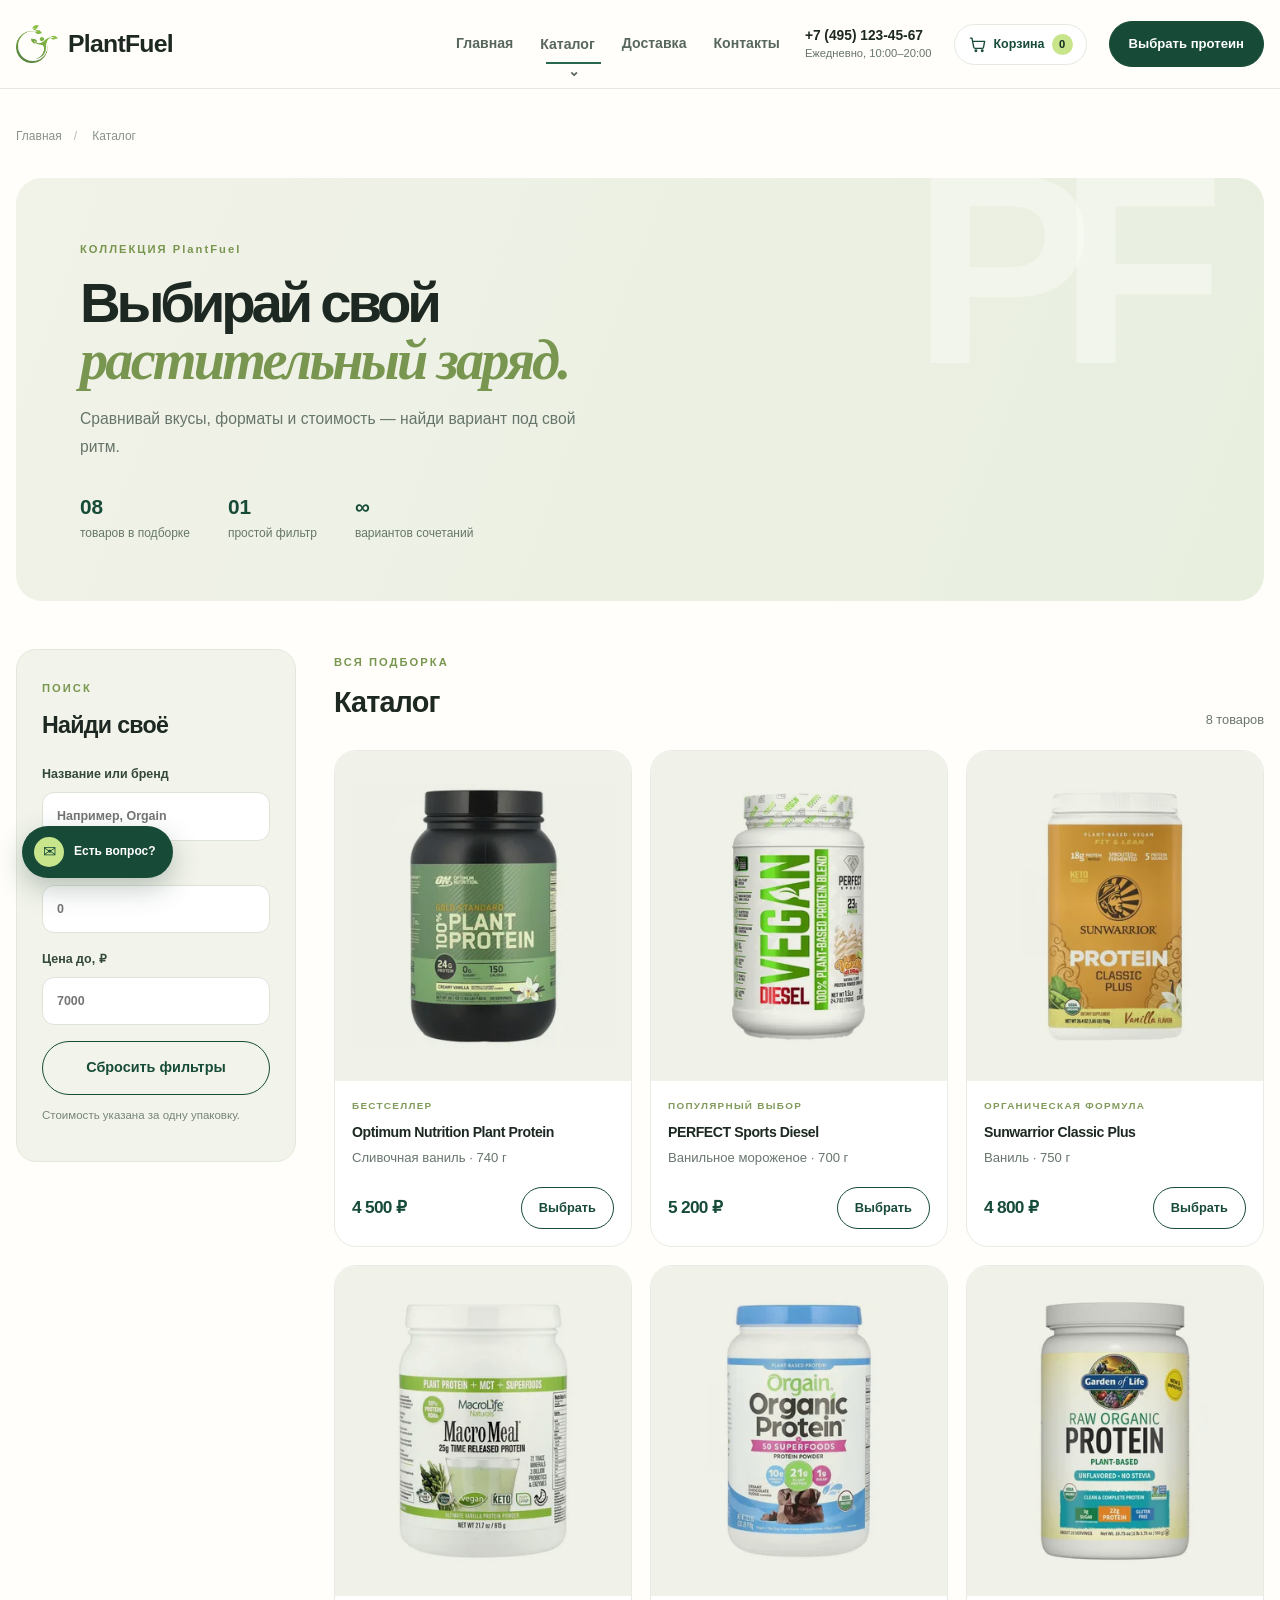
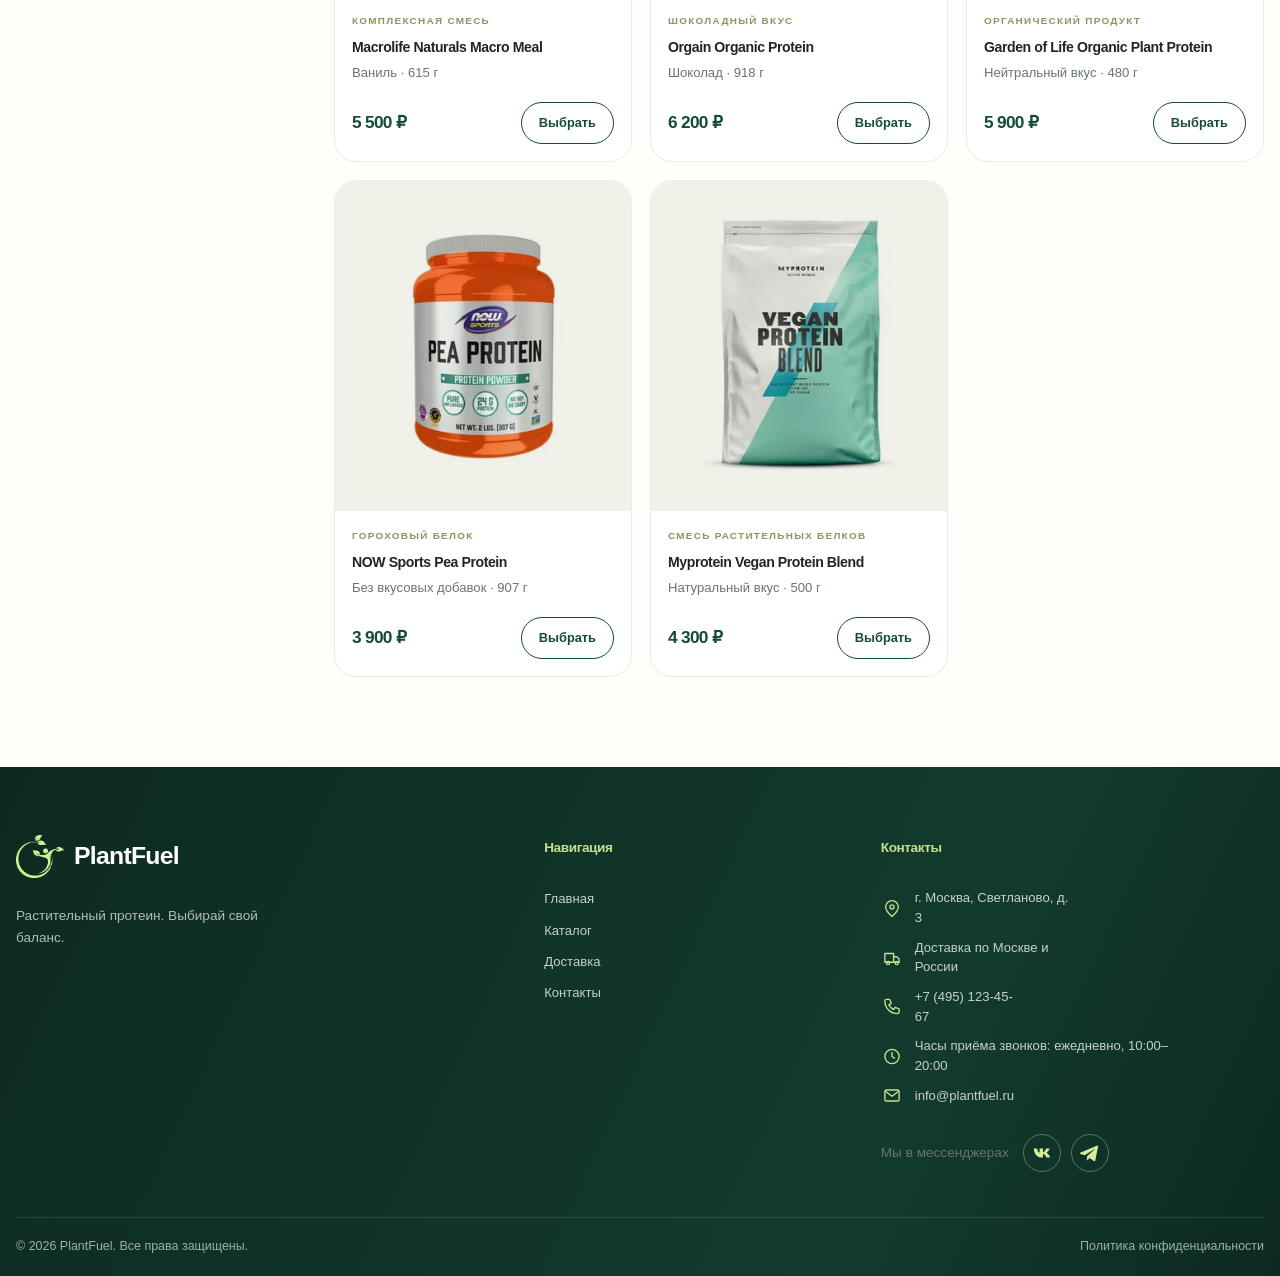
==== commit b695f85e: "Update PlantFuel website" ====
--- a/catalog.html
+++ b/catalog.html
@@ -1,5 +1,3 @@
-<!DOCTYPE html>
-
 <!DOCTYPE html>
 
 <html lang="ru">
@@ -16,7 +14,7 @@
    Каталог — PlantFuel
   </title>
 </head>
-<body>
+<body><a class="skip-link" href="#main-content">Перейти к основному содержимому</a>
 <header class="site-header">
 <div class="container site-header__inner">
 <a aria-label="PlantFuel — главная" class="brand" href="index.html">
@@ -35,15 +33,14 @@
 <div class="nav-dropdown">
 <button aria-expanded="false" aria-haspopup="true" class="site-nav__link nav-dropdown__toggle is-active" type="button">Каталог</button>
 <div class="nav-dropdown__menu">
-<a href="catalog.html#catalog-products">Все протеины</a>
-<a href="catalog.html#pea-protein">Гороховый протеин</a>
-<a href="catalog.html#protein-blends">Смеси растительных белков</a>
-<a href="catalog.html#organic-protein">Рисовый протеин</a>
-<a href="catalog.html#meal-protein">Комплексные смеси</a>
-</div>
-</div>
-     <a class="site-nav__link" href="delivery.html">Доставка</a>
-     
+<a aria-current="page" href="catalog.html#catalog-products">Все протеины</a>
+<a aria-current="page" href="catalog.html#pea-protein">Гороховый протеин</a>
+<a aria-current="page" href="catalog.html#protein-blends">Смеси растительных белков</a>
+<a aria-current="page" href="catalog.html#organic-protein">Рисовый протеин</a>
+<a aria-current="page" href="catalog.html#meal-protein">Комплексные смеси</a>
+</div>
+</div>
+<a class="site-nav__link" href="delivery.html">Доставка</a>
 <a class="site-nav__link" href="contacts.html">
       Контакты
      </a>
@@ -77,8 +74,8 @@
     </a>
 </div>
 </header>
-<main class="container page-main">
-<nav class="breadcrumbs">
+<main class="container page-main" id="main-content" tabindex="-1">
+<nav aria-label="Навигация по сайту" class="breadcrumbs">
 <a href="index.html">
      Главная
     </a>
@@ -131,15 +128,15 @@
        Найди своё
       </h2>
 </div>
-<label class="filter-label">
+<label class="filter-label" for="search-products">
       Название или бренд
       <input id="search-products" placeholder="Например, Orgain" type="search"/>
 </label>
-<label class="filter-label">
+<label class="filter-label" for="price-from">
       Цена от, ₽
       <input id="price-from" min="0" placeholder="0" type="number"/>
 </label>
-<label class="filter-label">
+<label class="filter-label" for="price-to">
       Цена до, ₽
       <input id="price-to" min="0" placeholder="7000" type="number"/>
 </label>
@@ -167,7 +164,7 @@
 <div class="products-grid products-grid--catalog" id="catalog-products">
 <article class="product-card" data-name="optimum nutrition plant protein" data-price="4500" id="everyday-protein">
 <a class="product-card__image" href="product.html#product-1">
-<img alt="Optimum Nutrition Plant Protein" decoding="async" loading="lazy" src="images/protein1.jpg"/>
+<img alt="Optimum Nutrition Plant Protein" decoding="async" loading="lazy" sizes="(max-width: 600px) 90vw, (max-width: 1000px) 45vw, 320px" src="images/protein1.jpg" srcset="images/protein1-320.webp 320w, images/protein1-640.webp 640w"/>
 <span class="product-card__quick">
          Подробнее
          <b>
@@ -199,7 +196,7 @@
 </article>
 <article class="product-card" data-name="perfect sports diesel" data-price="5200" id="protein-blends">
 <a class="product-card__image" href="product.html#product-2">
-<img alt="PERFECT Sports Diesel" decoding="async" loading="lazy" src="images/protein2.jpg"/>
+<img alt="PERFECT Sports Diesel" decoding="async" loading="lazy" sizes="(max-width: 600px) 90vw, (max-width: 1000px) 45vw, 320px" src="images/protein2.jpg" srcset="images/protein2-320.webp 320w, images/protein2-640.webp 640w"/>
 <span class="product-card__quick">
          Подробнее
          <b>
@@ -231,7 +228,7 @@
 </article>
 <article class="product-card" data-name="sunwarrior classic plus" data-price="4800" id="organic-protein">
 <a class="product-card__image" href="product.html#product-3">
-<img alt="Sunwarrior Classic Plus" decoding="async" loading="lazy" src="images/protein3.jpg"/>
+<img alt="Sunwarrior Classic Plus" decoding="async" loading="lazy" sizes="(max-width: 600px) 90vw, (max-width: 1000px) 45vw, 320px" src="images/protein3.jpg" srcset="images/protein3-320.webp 320w, images/protein3-640.webp 640w"/>
 <span class="product-card__quick">
          Подробнее
          <b>
@@ -263,7 +260,7 @@
 </article>
 <article class="product-card" data-name="macrolife naturals macro meal" data-price="5500" id="meal-protein">
 <a class="product-card__image" href="product.html#product-4">
-<img alt="Macrolife Naturals Macro Meal" decoding="async" loading="lazy" src="images/protein4.jpg"/>
+<img alt="Macrolife Naturals Macro Meal" decoding="async" loading="lazy" sizes="(max-width: 600px) 90vw, (max-width: 1000px) 45vw, 320px" src="images/protein4.jpg" srcset="images/protein4-320.webp 320w, images/protein4-640.webp 640w"/>
 <span class="product-card__quick">
          Подробнее
          <b>
@@ -295,7 +292,7 @@
 </article>
 <article class="product-card" data-name="orgain organic protein" data-price="6200" id="soy-protein">
 <a class="product-card__image" href="product.html#product-5">
-<img alt="Orgain Organic Protein" decoding="async" loading="lazy" src="images/protein5.jpg"/>
+<img alt="Orgain Organic Protein" decoding="async" loading="lazy" sizes="(max-width: 600px) 90vw, (max-width: 1000px) 45vw, 320px" src="images/protein5.jpg" srcset="images/protein5-320.webp 320w, images/protein5-640.webp 640w"/>
 <span class="product-card__quick">
          Подробнее
          <b>
@@ -327,7 +324,7 @@
 </article>
 <article class="product-card" data-name="garden of life organic plant protein" data-price="5900" id="organic-mix">
 <a class="product-card__image" href="product.html#product-6">
-<img alt="Garden of Life Organic Plant Protein" decoding="async" loading="lazy" src="images/protein6.jpg"/>
+<img alt="Garden of Life Organic Plant Protein" decoding="async" loading="lazy" sizes="(max-width: 600px) 90vw, (max-width: 1000px) 45vw, 320px" src="images/protein6.jpg" srcset="images/protein6-320.webp 320w, images/protein6-640.webp 640w"/>
 <span class="product-card__quick">
          Подробнее
          <b>
@@ -359,7 +356,7 @@
 </article>
 <article class="product-card" data-name="now sports pea protein" data-price="3900" id="pea-protein">
 <a class="product-card__image" href="product.html#product-7">
-<img alt="NOW Sports Pea Protein" decoding="async" loading="lazy" src="images/protein7.jpg"/>
+<img alt="NOW Sports Pea Protein" decoding="async" loading="lazy" sizes="(max-width: 600px) 90vw, (max-width: 1000px) 45vw, 320px" src="images/protein7.jpg" srcset="images/protein7-320.webp 320w, images/protein7-640.webp 640w"/>
 <span class="product-card__quick">
          Подробнее
          <b>
@@ -391,7 +388,7 @@
 </article>
 <article class="product-card" data-name="myprotein vegan protein blend" data-price="4300" id="vegan-blend">
 <a class="product-card__image" href="product.html#product-8">
-<img alt="Myprotein Vegan Protein Blend" decoding="async" loading="lazy" src="images/protein8.jpg"/>
+<img alt="Myprotein Vegan Protein Blend" decoding="async" loading="lazy" sizes="(max-width: 600px) 90vw, (max-width: 1000px) 45vw, 320px" src="images/protein8.jpg" srcset="images/protein8-320.webp 320w"/>
 <span class="product-card__quick">
          Подробнее
          <b>
@@ -454,19 +451,18 @@
 <a href="delivery.html">
       Доставка
      </a>
-     
 <a href="contacts.html">
       Контакты
      </a>
 </div>
 <div class="footer-contact">
 <h3 class="footer__title">Контакты</h3>
-<a class="footer-contact__item" href="https://yandex.ru/map-widget/v1/?um=constructor%3Af4b76bdb0f044e4e731d89886a55a1c65e4e86c0437de1ba37b0e6bf1ac40490&amp;source=constructor" target="_blank" rel="noopener"><svg aria-hidden="true" viewBox="0 0 24 24"><path d="M20 10c0 5-8 12-8 12S4 15 4 10a8 8 0 1 1 16 0Z"/><circle cx="12" cy="10" r="2.5"/></svg>г. Москва, Светланово, д. 3</a>
-<a class="footer-contact__item" href="delivery.html"><svg aria-hidden="true" viewBox="0 0 24 24"><path d="M3 7h11v11H3zM14 11h4l3 3v4h-7z"/><circle cx="7" cy="19" r="2"/><circle cx="18" cy="19" r="2"/></svg>Доставка по Москве и России</a>
-<a class="footer-contact__item" href="tel:+74951234567"><svg aria-hidden="true" viewBox="0 0 24 24"><path d="M5 3h4l2 5-3 2a15 15 0 0 0 6 6l2-3 5 2v4c0 1-1 2-2 2C10 21 3 14 3 5c0-1 1-2 2-2Z"/></svg>+7 (495) 123-45-67</a>
-<span class="footer-contact__item footer-contact__hours"><svg aria-hidden="true" viewBox="0 0 24 24"><circle cx="12" cy="12" r="9"/><path d="M12 7v5l3 2"/></svg>Часы приёма звонков: ежедневно, 10:00–20:00</span>
-<a class="footer-contact__item" href="mailto:info@plantfuel.ru"><svg aria-hidden="true" viewBox="0 0 24 24"><rect height="14" rx="2" width="18" x="3" y="5"/><path d="m4 7 8 6 8-6"/></svg>info@plantfuel.ru</a>
-<div class="footer-social"><span class="footer-social__title">Мы в мессенджерах</span><a aria-label="ВКонтакте" href="https://vk.com/" rel="noopener" target="_blank"><svg aria-hidden="true" viewBox="0 0 24 24"><path d="M3 7h3.7c.2 2.7 1.5 4.2 2.7 4.8V7h3.7v4.1c1.1-.1 2.5-1.4 3.4-4.1h3.8c-.4 2.1-2.1 3.8-3.4 4.7 1.4.8 3.2 2.5 3.9 5.3h-4.1c-.8-2.4-2-3.6-3.6-3.8V17h-.9C7.1 17 3.3 13.3 3 7Z"/></svg></a><a aria-label="Telegram" href="https://telegram.org/" rel="noopener" target="_blank"><svg aria-hidden="true" viewBox="0 0 24 24"><path d="m21 4-3.2 16c-.2 1.1-.8 1.3-1.6.8l-4.5-3.3-2.2 2.1c-.3.3-.5.5-1 .5l.3-4.6L17.2 8c.4-.3-.1-.5-.6-.2L6.2 14.4l-4.5-1.4c-1-.3-1-1 .2-1.5L19.4 4.1C20.3 3.8 21.3 4.3 21 4Z"/></svg></a></div>
+<a class="footer-contact__item" href="https://yandex.ru/map-widget/v1/?um=constructor%3Af4b76bdb0f044e4e731d89886a55a1c65e4e86c0437de1ba37b0e6bf1ac40490&amp;source=constructor" rel="noopener" target="_blank"><svg aria-hidden="true" viewbox="0 0 24 24"><path d="M20 10c0 5-8 12-8 12S4 15 4 10a8 8 0 1 1 16 0Z"></path><circle cx="12" cy="10" r="2.5"></circle></svg>г. Москва, Светланово, д. 3</a>
+<a class="footer-contact__item" href="delivery.html"><svg aria-hidden="true" viewbox="0 0 24 24"><path d="M3 7h11v11H3zM14 11h4l3 3v4h-7z"></path><circle cx="7" cy="19" r="2"></circle><circle cx="18" cy="19" r="2"></circle></svg>Доставка по Москве и России</a>
+<a class="footer-contact__item" href="tel:+74951234567"><svg aria-hidden="true" viewbox="0 0 24 24"><path d="M5 3h4l2 5-3 2a15 15 0 0 0 6 6l2-3 5 2v4c0 1-1 2-2 2C10 21 3 14 3 5c0-1 1-2 2-2Z"></path></svg>+7 (495) 123-45-67</a>
+<span class="footer-contact__item footer-contact__hours"><svg aria-hidden="true" viewbox="0 0 24 24"><circle cx="12" cy="12" r="9"></circle><path d="M12 7v5l3 2"></path></svg>Часы приёма звонков: ежедневно, 10:00–20:00</span>
+<a class="footer-contact__item" href="mailto:info@plantfuel.ru"><svg aria-hidden="true" viewbox="0 0 24 24"><rect height="14" rx="2" width="18" x="3" y="5"></rect><path d="m4 7 8 6 8-6"></path></svg>info@plantfuel.ru</a>
+<div class="footer-social"><span class="footer-social__title">Мы в мессенджерах</span><a aria-label="ВКонтакте" href="https://vk.com/" rel="noopener" target="_blank"><svg aria-hidden="true" viewbox="0 0 24 24"><path d="M3 7h3.7c.2 2.7 1.5 4.2 2.7 4.8V7h3.7v4.1c1.1-.1 2.5-1.4 3.4-4.1h3.8c-.4 2.1-2.1 3.8-3.4 4.7 1.4.8 3.2 2.5 3.9 5.3h-4.1c-.8-2.4-2-3.6-3.6-3.8V17h-.9C7.1 17 3.3 13.3 3 7Z"></path></svg></a><a aria-label="Telegram" href="https://telegram.org/" rel="noopener" target="_blank"><svg aria-hidden="true" viewbox="0 0 24 24"><path d="m21 4-3.2 16c-.2 1.1-.8 1.3-1.6.8l-4.5-3.3-2.2 2.1c-.3.3-.5.5-1 .5l.3-4.6L17.2 8c.4-.3-.1-.5-.6-.2L6.2 14.4l-4.5-1.4c-1-.3-1-1 .2-1.5L19.4 4.1C20.3 3.8 21.3 4.3 21 4Z"></path></svg></a></div>
 </div>
 </div>
 <div class="container footer-bottom">
@@ -559,7 +555,7 @@
     </p>
 <div class="chat-options">
 <a class="chat-option" href="https://vk.com/" rel="noopener" target="_blank">
-<span aria-hidden="true" class="chat-option__icon chat-option__icon--vk"><svg aria-hidden="true" viewBox="0 0 24 24"><path d="M3 7h3.7c.2 2.7 1.5 4.2 2.7 4.8V7h3.7v4.1c1.1-.1 2.5-1.4 3.4-4.1h3.8c-.4 2.1-2.1 3.8-3.4 4.7 1.4.8 3.2 2.5 3.9 5.3h-4.1c-.8-2.4-2-3.6-3.6-3.8V17h-.9C7.1 17 3.3 13.3 3 7Z"/></svg></span>
+<span aria-hidden="true" class="chat-option__icon chat-option__icon--vk"><svg aria-hidden="true" viewbox="0 0 24 24"><path d="M3 7h3.7c.2 2.7 1.5 4.2 2.7 4.8V7h3.7v4.1c1.1-.1 2.5-1.4 3.4-4.1h3.8c-.4 2.1-2.1 3.8-3.4 4.7 1.4.8 3.2 2.5 3.9 5.3h-4.1c-.8-2.4-2-3.6-3.6-3.8V17h-.9C7.1 17 3.3 13.3 3 7Z"></path></svg></span>
 <span>
        Написать во ВКонтакте
       </span>
@@ -584,13 +580,13 @@
     </small>
 </div>
 </aside>
-<dialog class="order-dialog" id="order-dialog">
+<dialog aria-labelledby="catalog-dialog-title" class="order-dialog" id="order-dialog">
 <div class="order-dialog__head">
 <div>
 <span class="eyebrow">
       PlantFuel
      </span>
-<h2>
+<h2 id="catalog-dialog-title">
       Оставить заявку
      </h2>
 </div>
@@ -605,32 +601,31 @@
 <input id="selected-product" name="product" type="hidden"/>
 <div class="order-cart-summary" hidden="" id="order-cart-summary">
 </div>
-<label>
+<label for="catalog-form-1-field-1">
      Ваше имя
-     <input minlength="2" name="name" placeholder="Как к вам обращаться" required="" type="text"/>
+     <input id="catalog-form-1-field-1" minlength="2" name="name" placeholder="Как к вам обращаться" required="" type="text"/>
 </label>
-<label>
+<label for="catalog-form-1-field-2">
      Телефон
-     <input name="phone" pattern="[+0-9()\s-]{10,20}" placeholder="+7 (999) 123-45-67" required="" type="tel"/>
+     <input id="catalog-form-1-field-2" name="phone" pattern="[+0-9()\s-]{10,20}" placeholder="+7 (999) 123-45-67" required="" type="tel"/>
 </label>
-<label>
+<label for="catalog-form-1-field-3">
      E-mail
-     <input name="email" placeholder="name@example.com" required="" type="email"/>
+     <input id="catalog-form-1-field-3" name="email" placeholder="name@example.com" required="" type="email"/>
 </label>
-<label>
+<label for="catalog-form-1-field-4">
      Комментарий
-     <textarea name="comment" placeholder="Например, удобное время для звонка" rows="3"></textarea>
+     <textarea id="catalog-form-1-field-4" name="comment" placeholder="Например, удобное время для звонка" rows="3"></textarea>
 </label>
-<label class="checkbox-label">
-<input required="" type="checkbox"/>
+<label class="checkbox-label" for="catalog-form-1-field-5">
+<input id="catalog-form-1-field-5" required="" type="checkbox"/>
      Согласен(на) на обработку персональных данных
     </label>
 <button class="button" type="submit">
      Отправить заявку
     </button>
-<p class="success-message" hidden="" id="success-message">
-     
-    </p>
+<p aria-live="polite" class="success-message" hidden="" id="success-message" role="status">
+</p>
 </form>
 </dialog>
 </body>
--- a/css/responsive.css
+++ b/css/responsive.css
@@ -324,3 +324,30 @@
         bottom: 12px;
     }
 }
+
+/* Доступность: ссылка пропуска навигации видна при переходе клавишей Tab. */
+.skip-link {
+    position: absolute;
+    top: 8px;
+    left: 8px;
+    z-index: 10000;
+    padding: 12px 16px;
+    color: #ffffff;
+    background: #183d2b;
+    border-radius: 6px;
+    transform: translateY(-150%);
+}
+.skip-link:focus {
+    transform: translateY(0);
+}
+
+/* Основное содержимое получает фокус после перехода по skip-link. */
+#main-content:focus {
+    outline: 2px solid #315b43;
+    outline-offset: 4px;
+}
+
+img {
+    max-width: 100%;
+    height: auto;
+}
